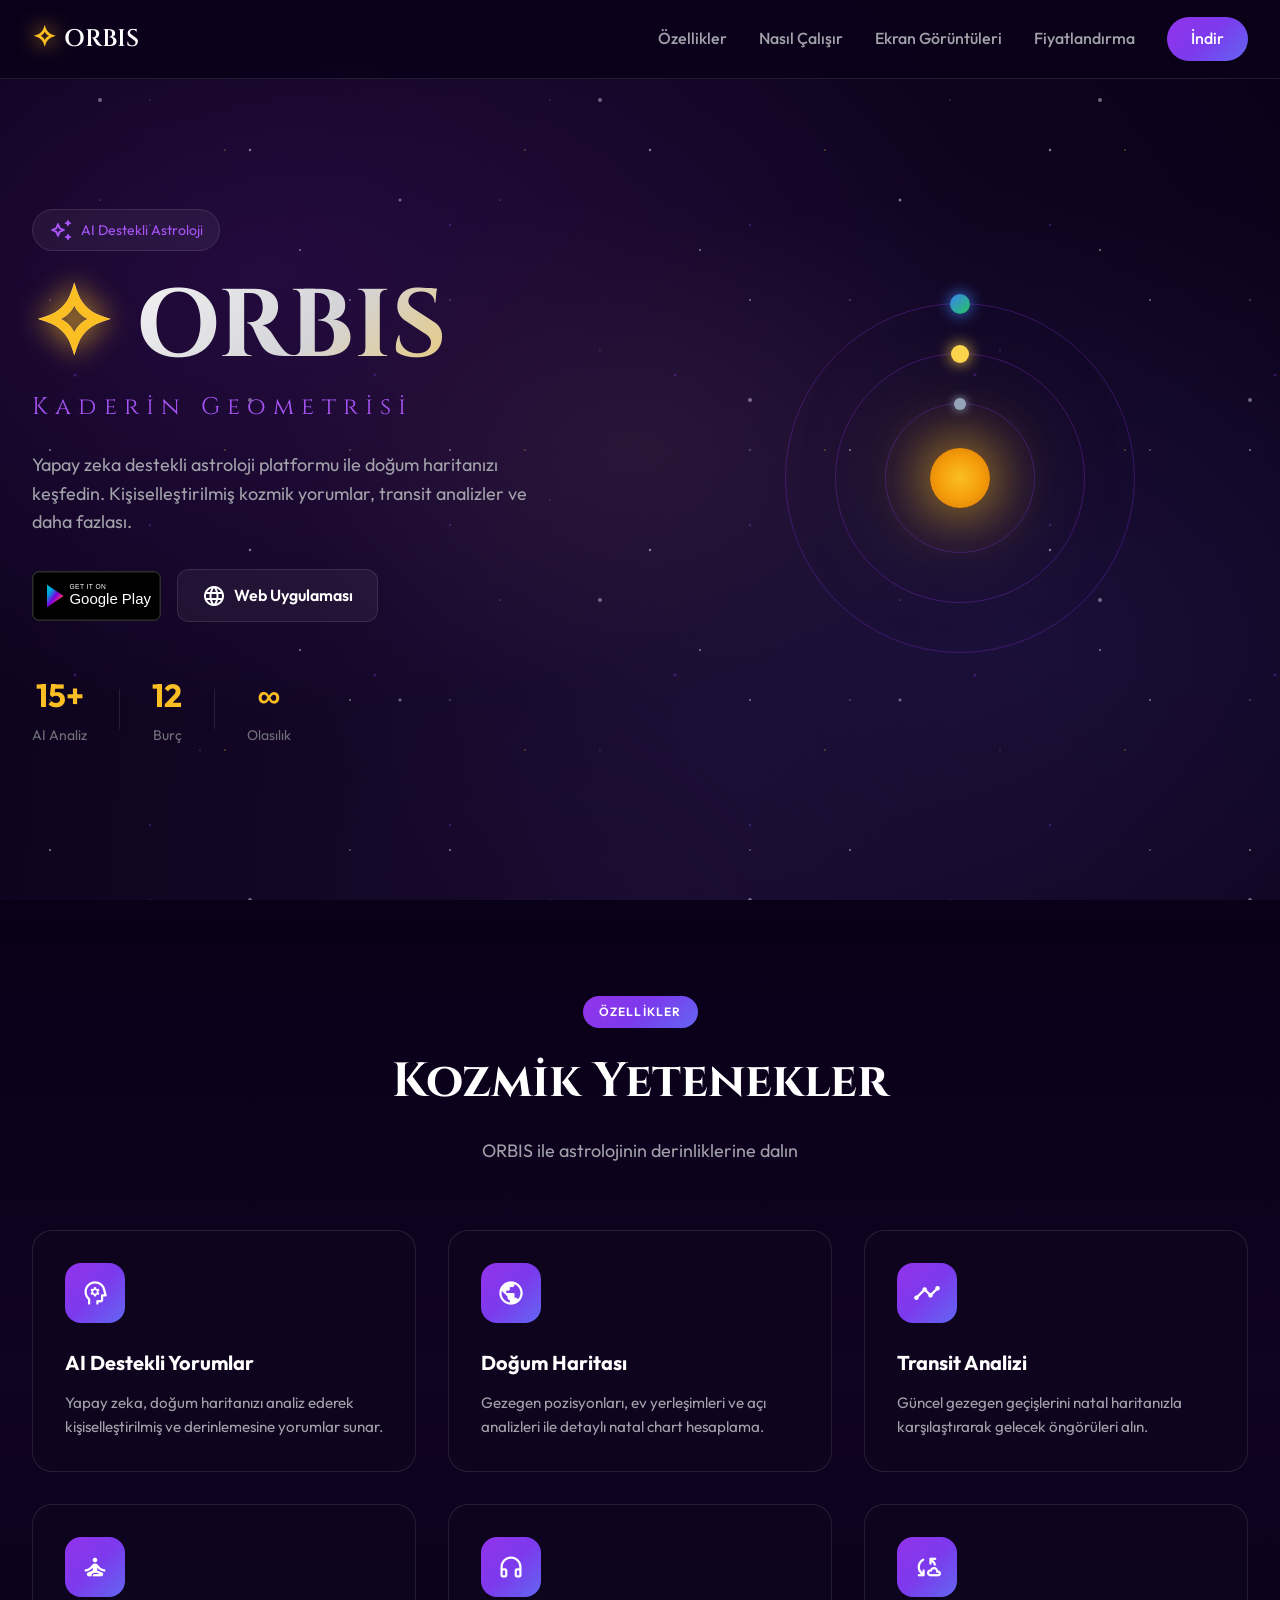
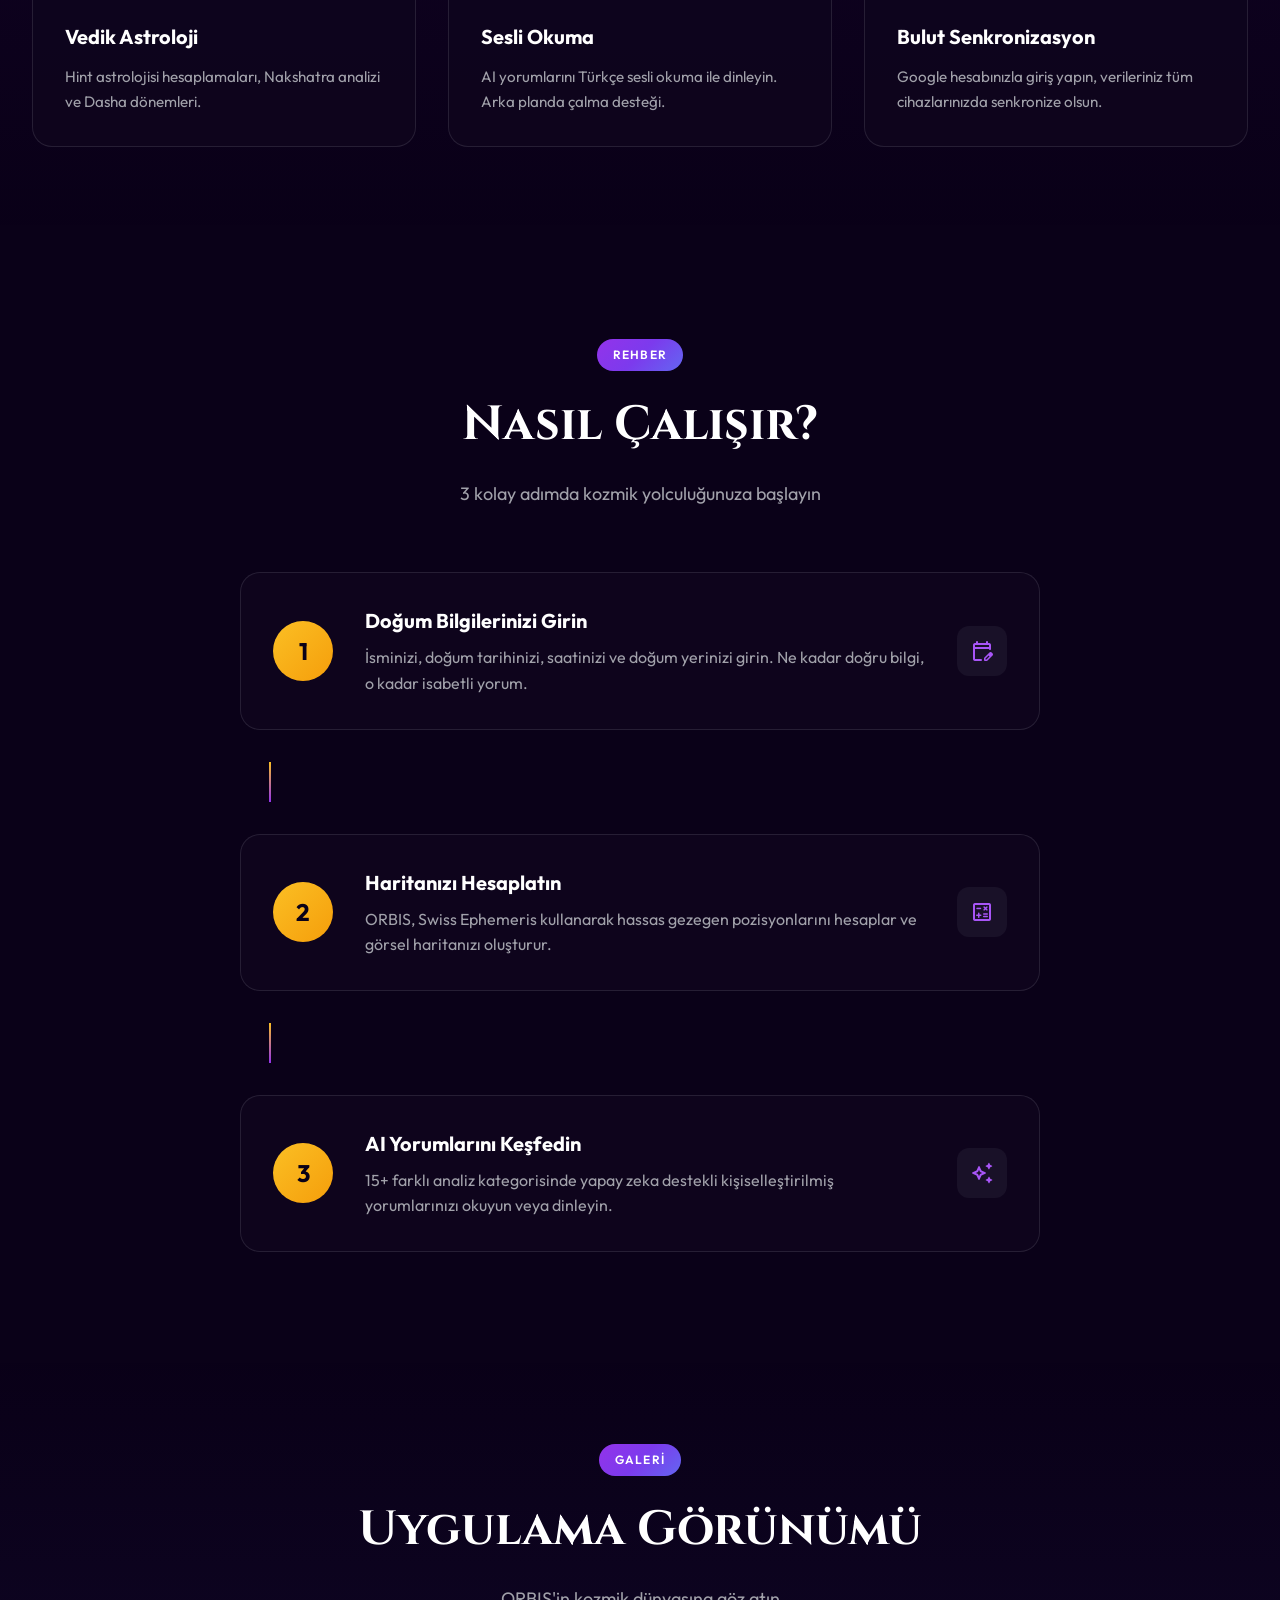
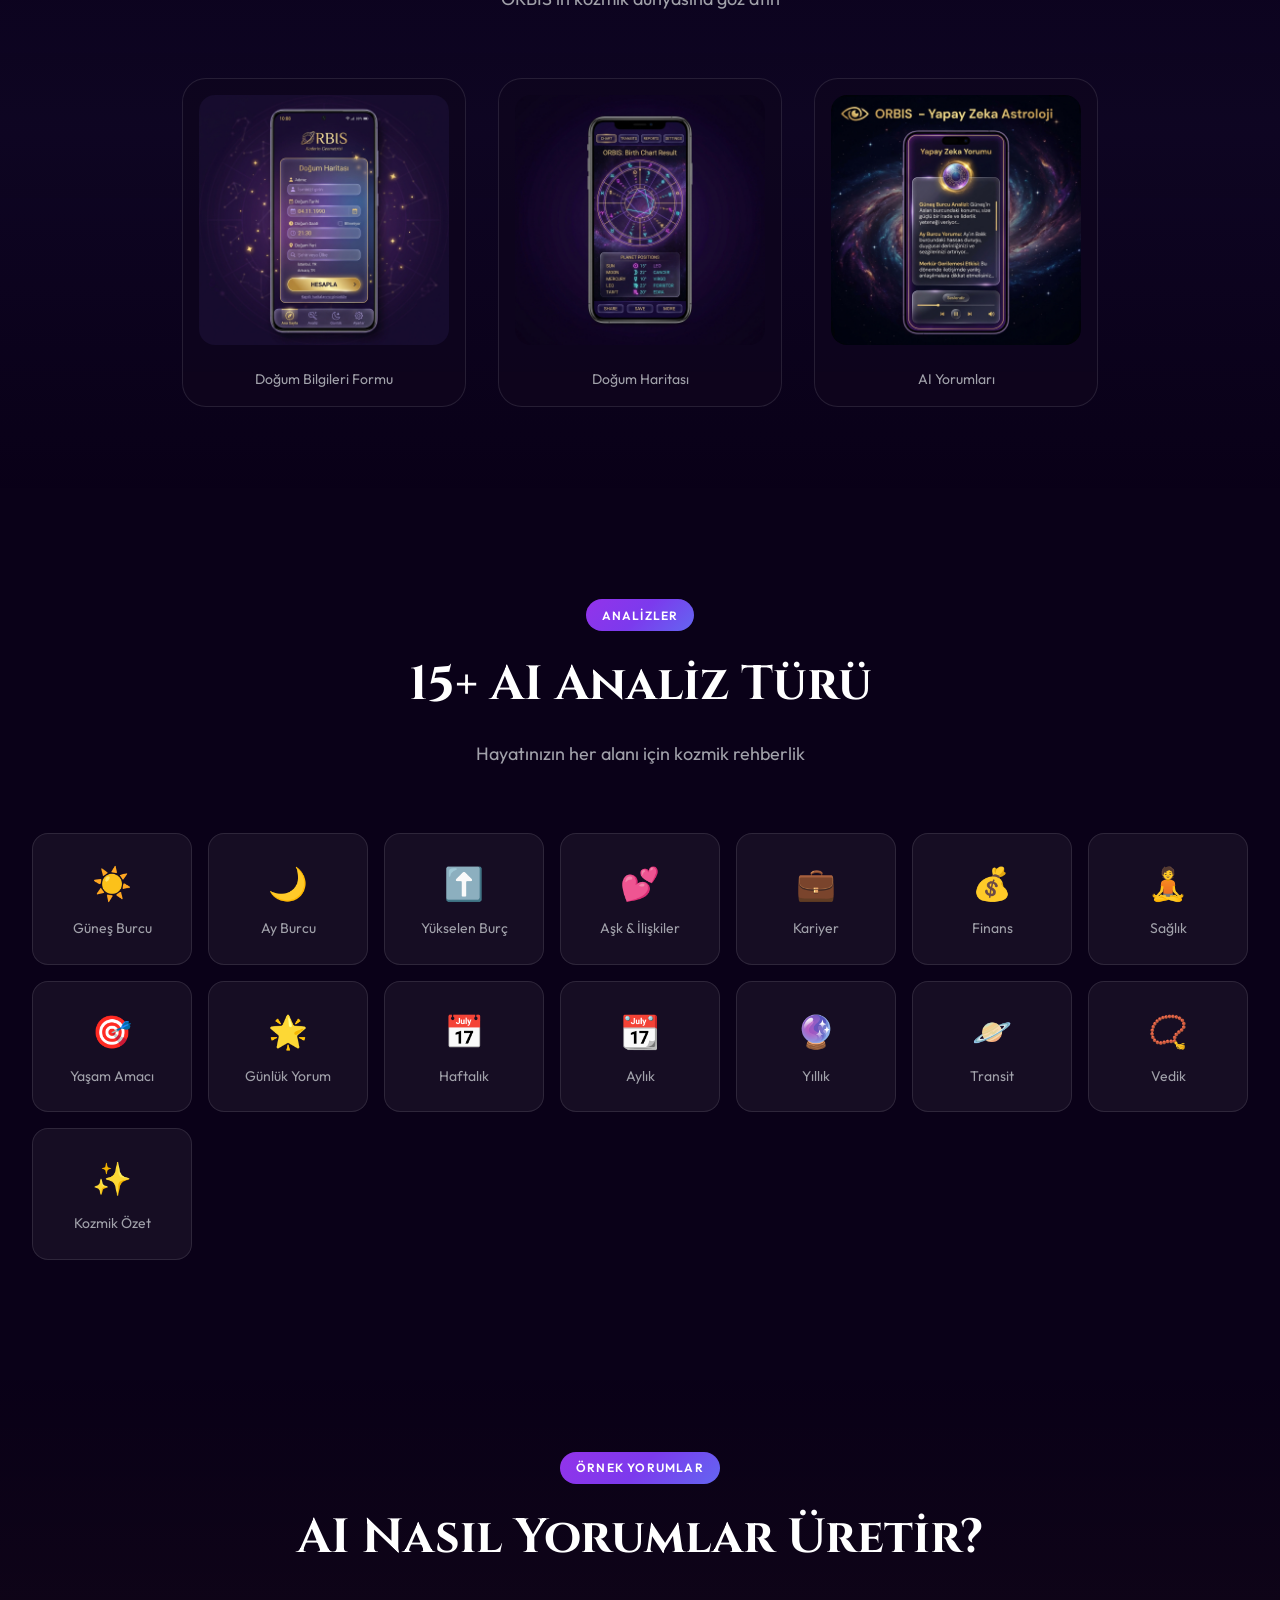
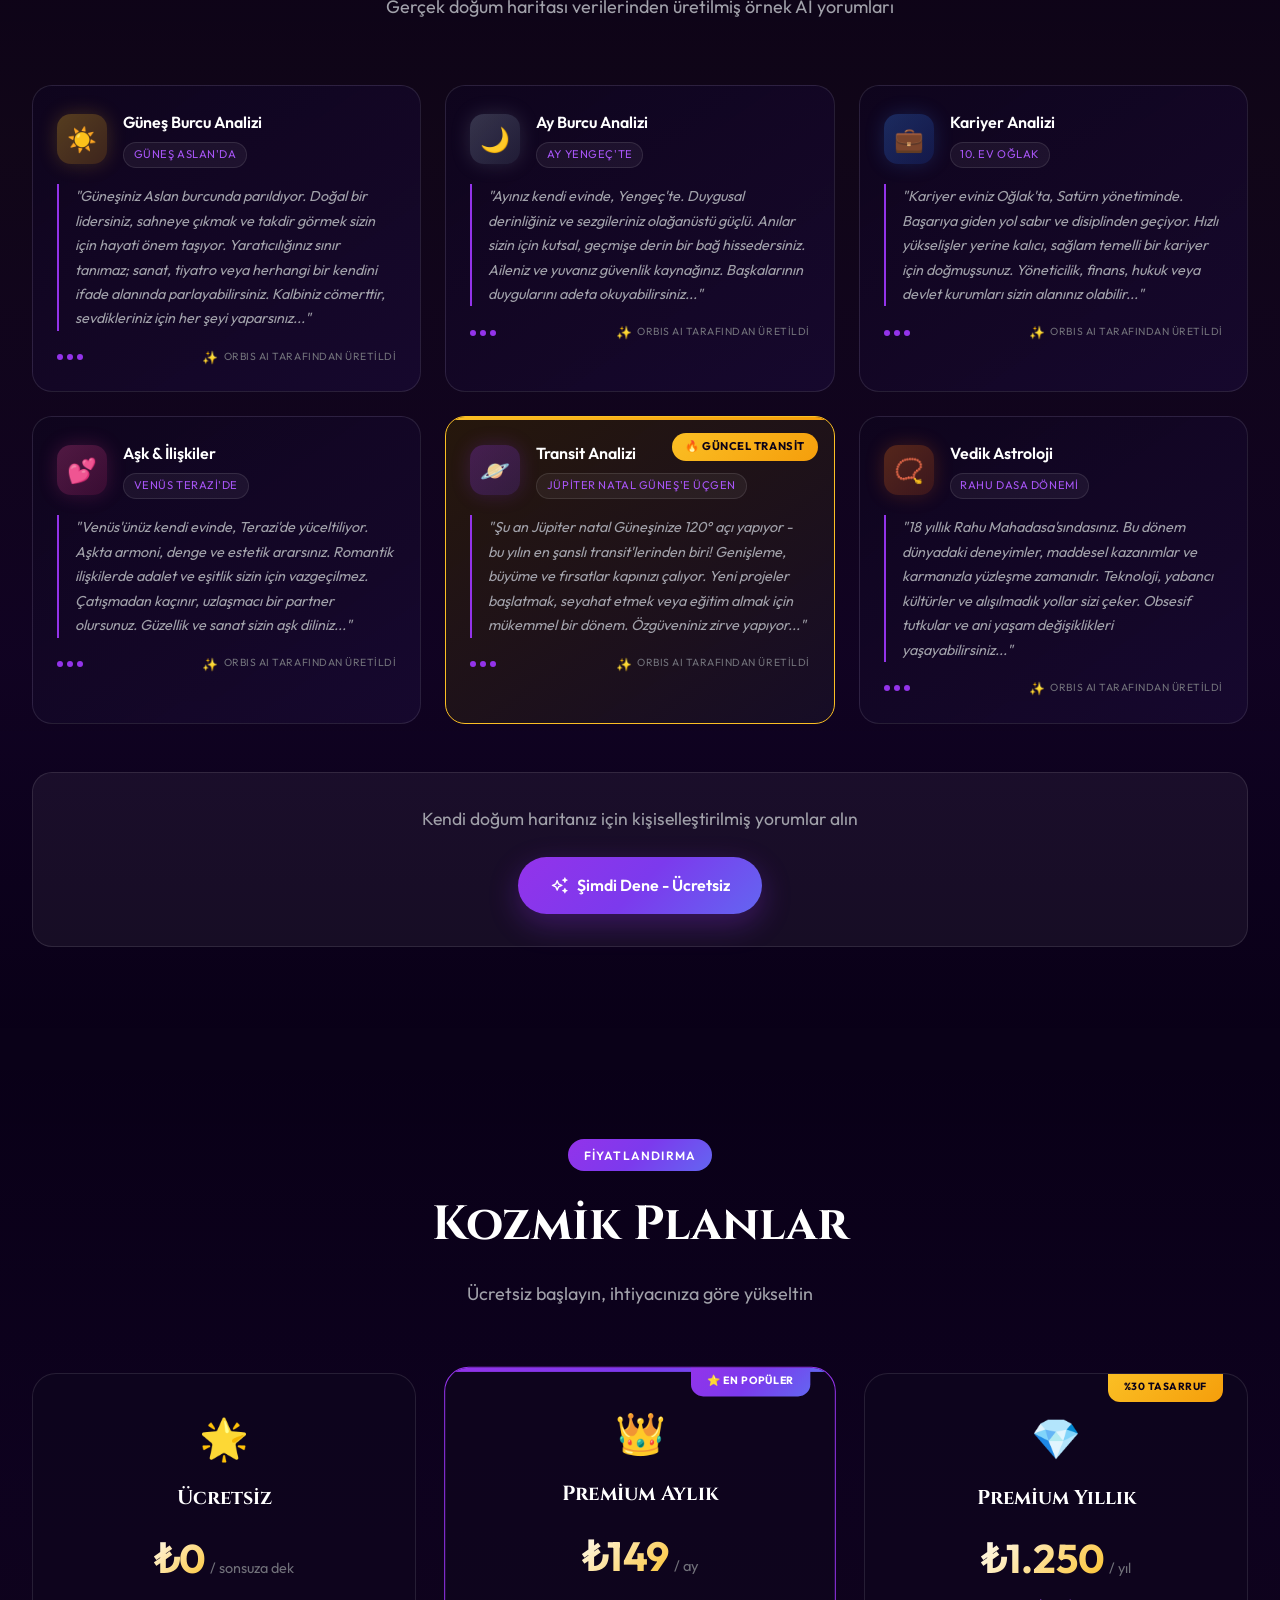
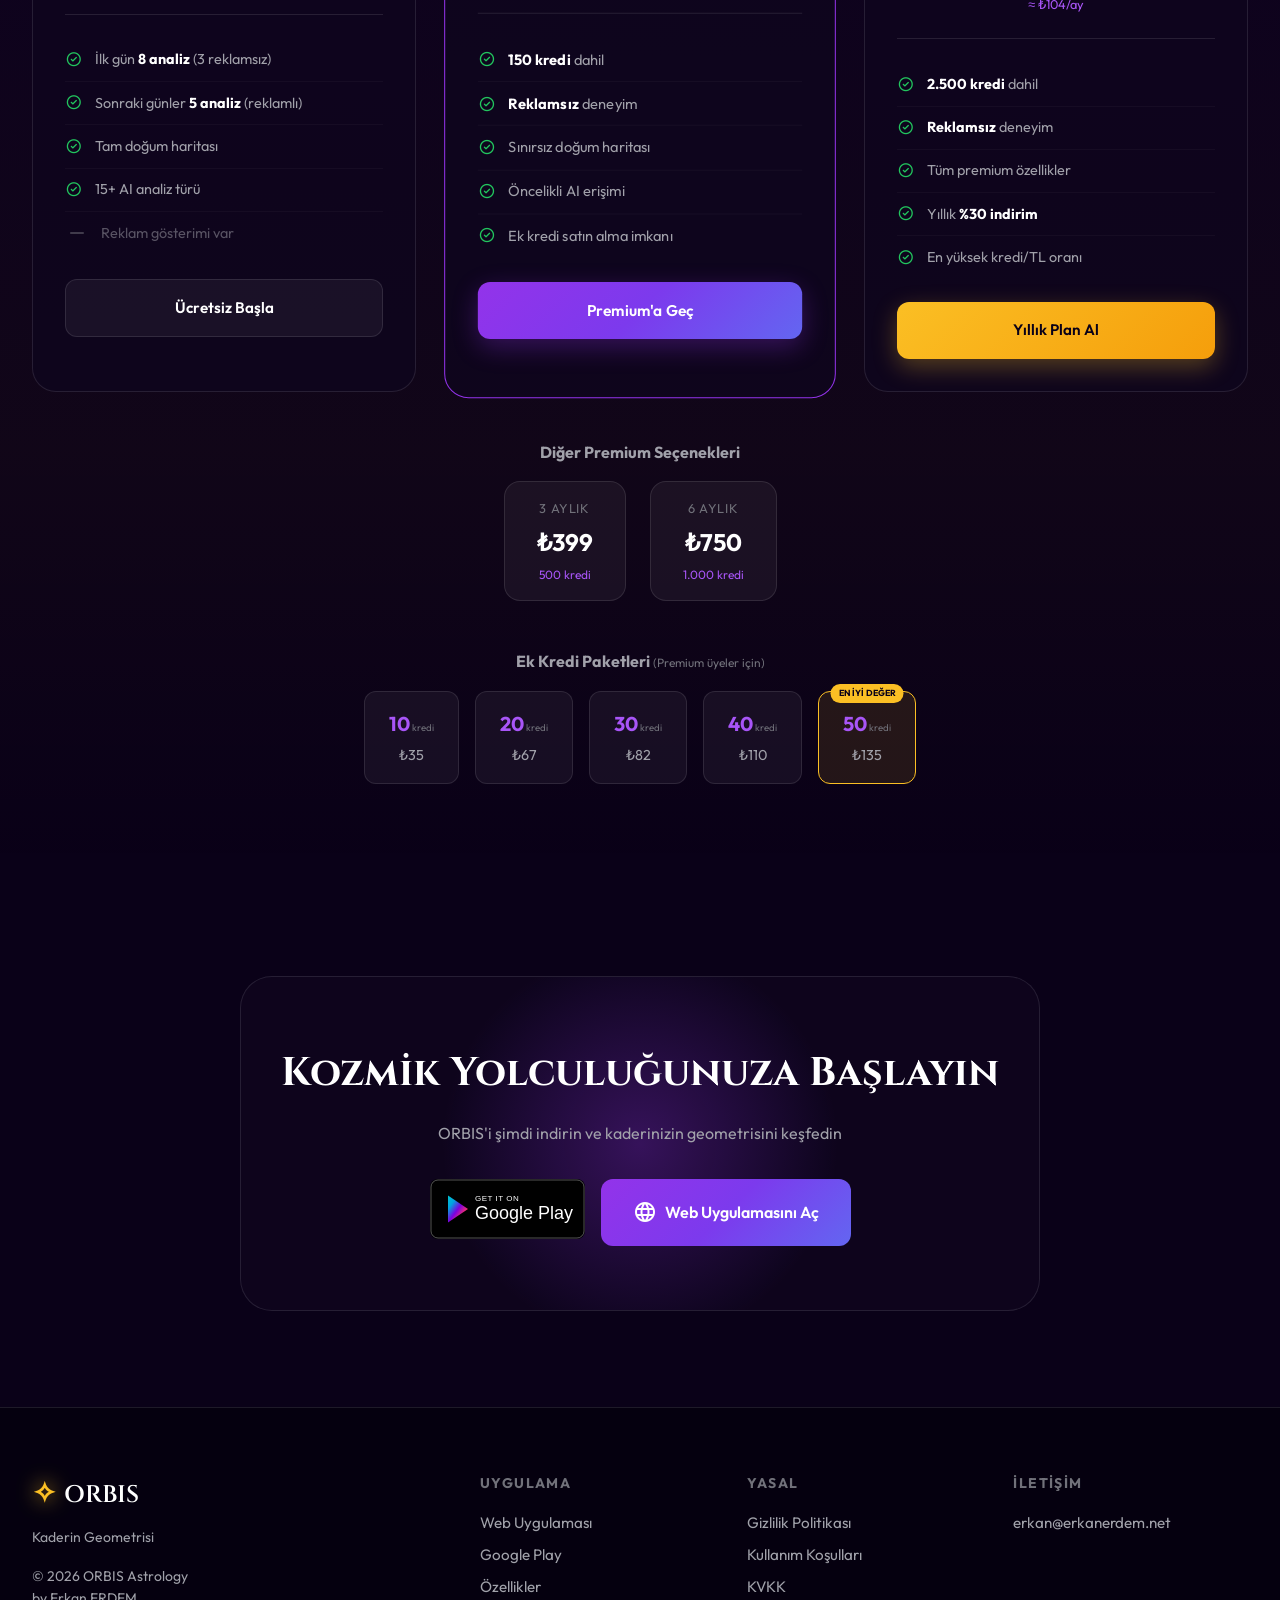
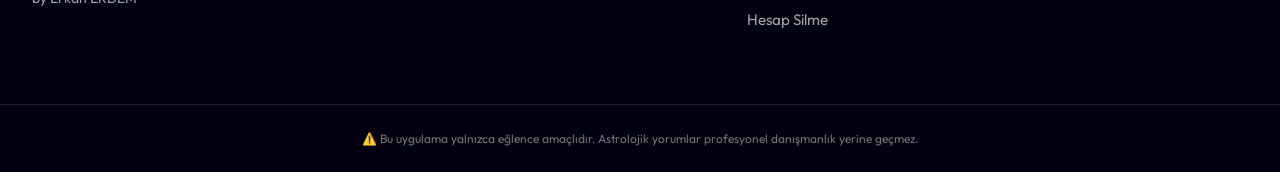
==== index.html @ 52c4cd94 "feat: Add account deletion landing page for Google Play Store compliance" ====
<!doctype html>
<html lang="tr">
  <head>
    <meta charset="UTF-8" />
    <meta name="viewport" content="width=device-width, initial-scale=1.0" />
    <meta
      name="description"
      content="ORBIS - Yapay zeka destekli astroloji uygulaması. Doğum haritanızı analiz edin, kişiselleştirilmiş kozmik yorumlar alın."
    />
    <meta
      name="keywords"
      content="astroloji, burç, doğum haritası, natal chart, yapay zeka, AI, horoskop, zodyak"
    />
    <meta name="author" content="ORBIS" />
    <meta name="theme-color" content="#1a0a2e" />

    <!-- Open Graph -->
    <meta property="og:title" content="ORBIS - Kaderin Geometrisi" />
    <meta
      property="og:description"
      content="Yapay zeka destekli astroloji uygulaması"
    />
    <meta
      property="og:image"
      content="https://orbisastro.online/images/og-image.png"
    />
    <meta property="og:url" content="https://orbisastro.online" />
    <meta property="og:type" content="website" />

    <!-- Twitter Card -->
    <meta name="twitter:card" content="summary_large_image" />
    <meta name="twitter:title" content="ORBIS - Kaderin Geometrisi" />
    <meta
      name="twitter:description"
      content="Yapay zeka destekli astroloji uygulaması"
    />

    <title>ORBIS - Kaderin Geometrisi | AI Destekli Astroloji</title>

    <!-- Favicon -->
    <link rel="icon" type="image/png" href="images/favicon.png" />

    <!-- Google Fonts -->
    <link rel="preconnect" href="https://fonts.googleapis.com" />
    <link rel="preconnect" href="https://fonts.gstatic.com" crossorigin />
    <link
      href="https://fonts.googleapis.com/css2?family=Cinzel:wght@400;500;600;700&family=Outfit:wght@300;400;500;600;700&display=swap"
      rel="stylesheet"
    />

    <!-- Material Symbols -->
    <link
      rel="stylesheet"
      href="https://fonts.googleapis.com/css2?family=Material+Symbols+Rounded:opsz,wght,FILL,GRAD@24,400,1,0"
    />

    <!-- Google AdSense -->
    <script
      async
      src="https://pagead2.googlesyndication.com/pagead/js/adsbygoogle.js?client=ca-pub-2444093901783574"
      crossorigin="anonymous"
    ></script>

    <link rel="stylesheet" href="styles.css" />
  </head>
  <body>
    <!-- Animated Background -->
    <div class="cosmic-bg">
      <div class="stars"></div>
      <div class="stars2"></div>
      <div class="stars3"></div>
      <div class="nebula"></div>
    </div>

    <!-- Navigation -->
    <nav class="navbar">
      <div class="nav-container">
        <a href="#" class="nav-logo">
          <span class="logo-icon">✧</span>
          <span class="logo-text">ORBIS</span>
        </a>
        <div class="nav-links">
          <a href="#features">Özellikler</a>
          <a href="#how-it-works">Nasıl Çalışır</a>
          <a href="#screenshots">Ekran Görüntüleri</a>
          <a href="#pricing">Fiyatlandırma</a>
          <a href="#download" class="nav-cta">İndir</a>
        </div>
        <button class="mobile-menu-btn" onclick="toggleMobileMenu()">
          <span class="material-symbols-rounded">menu</span>
        </button>
      </div>
    </nav>

    <!-- Mobile Menu -->
    <div class="mobile-menu" id="mobileMenu">
      <a href="#features" onclick="closeMobileMenu()">Özellikler</a>
      <a href="#how-it-works" onclick="closeMobileMenu()">Nasıl Çalışır</a>
      <a href="#screenshots" onclick="closeMobileMenu()">Ekran Görüntüleri</a>
      <a href="#pricing" onclick="closeMobileMenu()">Fiyatlandırma</a>
      <a href="#download" onclick="closeMobileMenu()">İndir</a>
    </div>

    <!-- Hero Section -->
    <section class="hero">
      <div class="hero-content">
        <div class="hero-badge">
          <span class="material-symbols-rounded">auto_awesome</span>
          AI Destekli Astroloji
        </div>
        <h1 class="hero-title">
          <span class="title-icon">✧</span>
          ORBIS
        </h1>
        <p class="hero-subtitle">Kaderin Geometrisi</p>
        <p class="hero-description">
          Yapay zeka destekli astroloji platformu ile doğum haritanızı keşfedin.
          Kişiselleştirilmiş kozmik yorumlar, transit analizler ve daha fazlası.
        </p>
        <div class="hero-buttons">
          <a
            href="https://play.google.com/store/apps/details?id=com.orbis.astrology"
            class="btn-primary"
            target="_blank"
          >
            <img
              src="images/google-play-badge.svg"
              alt="Google Play'den İndir"
              class="store-badge"
            />
          </a>
          <a
            href="https://ast-kappa.vercel.app"
            class="btn-secondary"
            target="_blank"
          >
            <span class="material-symbols-rounded">language</span>
            Web Uygulaması
          </a>
        </div>
        <div class="hero-stats">
          <div class="stat">
            <span class="stat-number">15+</span>
            <span class="stat-label">AI Analiz</span>
          </div>
          <div class="stat-divider"></div>
          <div class="stat">
            <span class="stat-number">12</span>
            <span class="stat-label">Burç</span>
          </div>
          <div class="stat-divider"></div>
          <div class="stat">
            <span class="stat-number">∞</span>
            <span class="stat-label">Olasılık</span>
          </div>
        </div>
      </div>
      <div class="hero-visual">
        <div class="orbit-container">
          <div class="planet sun"></div>
          <div class="orbit orbit-1">
            <div class="planet mercury"></div>
          </div>
          <div class="orbit orbit-2">
            <div class="planet venus"></div>
          </div>
          <div class="orbit orbit-3">
            <div class="planet earth"></div>
          </div>
        </div>
      </div>
    </section>

    <!-- Features Section -->
    <section class="features" id="features">
      <div class="section-container">
        <div class="section-header">
          <span class="section-badge">Özellikler</span>
          <h2 class="section-title">Kozmik Yetenekler</h2>
          <p class="section-subtitle">
            ORBIS ile astrolojinin derinliklerine dalın
          </p>
        </div>

        <div class="features-grid">
          <div class="feature-card">
            <div class="feature-icon">
              <span class="material-symbols-rounded">psychology</span>
            </div>
            <h3>AI Destekli Yorumlar</h3>
            <p>
              Yapay zeka, doğum haritanızı analiz ederek kişiselleştirilmiş ve
              derinlemesine yorumlar sunar.
            </p>
          </div>

          <div class="feature-card">
            <div class="feature-icon">
              <span class="material-symbols-rounded">public</span>
            </div>
            <h3>Doğum Haritası</h3>
            <p>
              Gezegen pozisyonları, ev yerleşimleri ve açı analizleri ile
              detaylı natal chart hesaplama.
            </p>
          </div>

          <div class="feature-card">
            <div class="feature-icon">
              <span class="material-symbols-rounded">timeline</span>
            </div>
            <h3>Transit Analizi</h3>
            <p>
              Güncel gezegen geçişlerini natal haritanızla karşılaştırarak
              gelecek öngörüleri alın.
            </p>
          </div>

          <div class="feature-card">
            <div class="feature-icon">
              <span class="material-symbols-rounded">self_improvement</span>
            </div>
            <h3>Vedik Astroloji</h3>
            <p>
              Hint astrolojisi hesaplamaları, Nakshatra analizi ve Dasha
              dönemleri.
            </p>
          </div>

          <div class="feature-card">
            <div class="feature-icon">
              <span class="material-symbols-rounded">headphones</span>
            </div>
            <h3>Sesli Okuma</h3>
            <p>
              AI yorumlarını Türkçe sesli okuma ile dinleyin. Arka planda çalma
              desteği.
            </p>
          </div>

          <div class="feature-card">
            <div class="feature-icon">
              <span class="material-symbols-rounded">cloud_sync</span>
            </div>
            <h3>Bulut Senkronizasyon</h3>
            <p>
              Google hesabınızla giriş yapın, verileriniz tüm cihazlarınızda
              senkronize olsun.
            </p>
          </div>
        </div>
      </div>
    </section>

    <!-- How It Works Section -->
    <section class="how-it-works" id="how-it-works">
      <div class="section-container">
        <div class="section-header">
          <span class="section-badge">Rehber</span>
          <h2 class="section-title">Nasıl Çalışır?</h2>
          <p class="section-subtitle">
            3 kolay adımda kozmik yolculuğunuza başlayın
          </p>
        </div>

        <div class="steps-container">
          <div class="step">
            <div class="step-number">1</div>
            <div class="step-content">
              <h3>Doğum Bilgilerinizi Girin</h3>
              <p>
                İsminizi, doğum tarihinizi, saatinizi ve doğum yerinizi girin.
                Ne kadar doğru bilgi, o kadar isabetli yorum.
              </p>
            </div>
            <div class="step-icon">
              <span class="material-symbols-rounded">edit_calendar</span>
            </div>
          </div>

          <div class="step-connector"></div>

          <div class="step">
            <div class="step-number">2</div>
            <div class="step-content">
              <h3>Haritanızı Hesaplatın</h3>
              <p>
                ORBIS, Swiss Ephemeris kullanarak hassas gezegen pozisyonlarını
                hesaplar ve görsel haritanızı oluşturur.
              </p>
            </div>
            <div class="step-icon">
              <span class="material-symbols-rounded">calculate</span>
            </div>
          </div>

          <div class="step-connector"></div>

          <div class="step">
            <div class="step-number">3</div>
            <div class="step-content">
              <h3>AI Yorumlarını Keşfedin</h3>
              <p>
                15+ farklı analiz kategorisinde yapay zeka destekli
                kişiselleştirilmiş yorumlarınızı okuyun veya dinleyin.
              </p>
            </div>
            <div class="step-icon">
              <span class="material-symbols-rounded">auto_awesome</span>
            </div>
          </div>
        </div>
      </div>
    </section>

    <!-- Screenshots Section -->
    <section class="screenshots" id="screenshots">
      <div class="section-container">
        <div class="section-header">
          <span class="section-badge">Galeri</span>
          <h2 class="section-title">Uygulama Görünümü</h2>
          <p class="section-subtitle">ORBIS'in kozmik dünyasına göz atın</p>
        </div>

        <div class="screenshots-carousel">
          <div class="screenshot-card">
            <img src="images/screenshot-1.png" alt="ORBIS Ana Sayfa" />
            <div class="screenshot-caption">Doğum Bilgileri Formu</div>
          </div>
          <div class="screenshot-card">
            <img src="images/screenshot-2.png" alt="Doğum Haritası" />
            <div class="screenshot-caption">Doğum Haritası</div>
          </div>
          <div class="screenshot-card">
            <img src="images/screenshot-3.png" alt="AI Yorumları" />
            <div class="screenshot-caption">AI Yorumları</div>
          </div>
        </div>
      </div>
    </section>

    <!-- Analysis Types Section -->
    <section class="analysis-types">
      <div class="section-container">
        <div class="section-header">
          <span class="section-badge">Analizler</span>
          <h2 class="section-title">15+ AI Analiz Türü</h2>
          <p class="section-subtitle">
            Hayatınızın her alanı için kozmik rehberlik
          </p>
        </div>

        <div class="analysis-grid">
          <div class="analysis-item">
            <span class="analysis-icon">☀️</span>
            <span>Güneş Burcu</span>
          </div>
          <div class="analysis-item">
            <span class="analysis-icon">🌙</span>
            <span>Ay Burcu</span>
          </div>
          <div class="analysis-item">
            <span class="analysis-icon">⬆️</span>
            <span>Yükselen Burç</span>
          </div>
          <div class="analysis-item">
            <span class="analysis-icon">💕</span>
            <span>Aşk & İlişkiler</span>
          </div>
          <div class="analysis-item">
            <span class="analysis-icon">💼</span>
            <span>Kariyer</span>
          </div>
          <div class="analysis-item">
            <span class="analysis-icon">💰</span>
            <span>Finans</span>
          </div>
          <div class="analysis-item">
            <span class="analysis-icon">🧘</span>
            <span>Sağlık</span>
          </div>
          <div class="analysis-item">
            <span class="analysis-icon">🎯</span>
            <span>Yaşam Amacı</span>
          </div>
          <div class="analysis-item">
            <span class="analysis-icon">🌟</span>
            <span>Günlük Yorum</span>
          </div>
          <div class="analysis-item">
            <span class="analysis-icon">📅</span>
            <span>Haftalık</span>
          </div>
          <div class="analysis-item">
            <span class="analysis-icon">📆</span>
            <span>Aylık</span>
          </div>
          <div class="analysis-item">
            <span class="analysis-icon">🔮</span>
            <span>Yıllık</span>
          </div>
          <div class="analysis-item">
            <span class="analysis-icon">🪐</span>
            <span>Transit</span>
          </div>
          <div class="analysis-item">
            <span class="analysis-icon">📿</span>
            <span>Vedik</span>
          </div>
          <div class="analysis-item">
            <span class="analysis-icon">✨</span>
            <span>Kozmik Özet</span>
          </div>
        </div>
      </div>
    </section>

    <!-- Sample Interpretations Section -->
    <section class="sample-interpretations">
      <div class="section-container">
        <div class="section-header">
          <span class="section-badge">Örnek Yorumlar</span>
          <h2 class="section-title">AI Nasıl Yorumlar Üretir?</h2>
          <p class="section-subtitle">
            Gerçek doğum haritası verilerinden üretilmiş örnek AI yorumları
          </p>
        </div>

        <div class="interpretations-grid">
          <!-- Güneş Burcu Örneği -->
          <div class="interpretation-card">
            <div class="interpretation-header">
              <div class="interpretation-icon sun-icon">☀️</div>
              <div class="interpretation-meta">
                <h3>Güneş Burcu Analizi</h3>
                <span class="interpretation-tag">Güneş Aslan'da</span>
              </div>
            </div>
            <div class="interpretation-content">
              <p>
                "Güneşiniz Aslan burcunda parıldıyor. Doğal bir lidersiniz,
                sahneye çıkmak ve takdir görmek sizin için hayati önem taşıyor.
                Yaratıcılığınız sınır tanımaz; sanat, tiyatro veya herhangi bir
                kendini ifade alanında parlayabilirsiniz. Kalbiniz cömerttir,
                sevdikleriniz için her şeyi yaparsınız..."
              </p>
            </div>
            <div class="interpretation-footer">
              <span class="typing-indicator">
                <span></span><span></span><span></span>
              </span>
              <span class="ai-badge">ORBIS AI tarafından üretildi</span>
            </div>
          </div>

          <!-- Ay Burcu Örneği -->
          <div class="interpretation-card">
            <div class="interpretation-header">
              <div class="interpretation-icon moon-icon">🌙</div>
              <div class="interpretation-meta">
                <h3>Ay Burcu Analizi</h3>
                <span class="interpretation-tag">Ay Yengeç'te</span>
              </div>
            </div>
            <div class="interpretation-content">
              <p>
                "Ayınız kendi evinde, Yengeç'te. Duygusal derinliğiniz ve
                sezgileriniz olağanüstü güçlü. Anılar sizin için kutsal, geçmişe
                derin bir bağ hissedersiniz. Aileniz ve yuvanız güvenlik
                kaynağınız. Başkalarının duygularını adeta okuyabilirsiniz..."
              </p>
            </div>
            <div class="interpretation-footer">
              <span class="typing-indicator">
                <span></span><span></span><span></span>
              </span>
              <span class="ai-badge">ORBIS AI tarafından üretildi</span>
            </div>
          </div>

          <!-- Kariyer Örneği -->
          <div class="interpretation-card">
            <div class="interpretation-header">
              <div class="interpretation-icon career-icon">💼</div>
              <div class="interpretation-meta">
                <h3>Kariyer Analizi</h3>
                <span class="interpretation-tag">10. Ev Oğlak</span>
              </div>
            </div>
            <div class="interpretation-content">
              <p>
                "Kariyer eviniz Oğlak'ta, Satürn yönetiminde. Başarıya giden yol
                sabır ve disiplinden geçiyor. Hızlı yükselişler yerine kalıcı,
                sağlam temelli bir kariyer için doğmuşsunuz. Yöneticilik,
                finans, hukuk veya devlet kurumları sizin alanınız olabilir..."
              </p>
            </div>
            <div class="interpretation-footer">
              <span class="typing-indicator">
                <span></span><span></span><span></span>
              </span>
              <span class="ai-badge">ORBIS AI tarafından üretildi</span>
            </div>
          </div>

          <!-- Aşk Örneği -->
          <div class="interpretation-card">
            <div class="interpretation-header">
              <div class="interpretation-icon love-icon">💕</div>
              <div class="interpretation-meta">
                <h3>Aşk & İlişkiler</h3>
                <span class="interpretation-tag">Venüs Terazi'de</span>
              </div>
            </div>
            <div class="interpretation-content">
              <p>
                "Venüs'ünüz kendi evinde, Terazi'de yüceltiliyor. Aşkta armoni,
                denge ve estetik ararsınız. Romantik ilişkilerde adalet ve
                eşitlik sizin için vazgeçilmez. Çatışmadan kaçınır, uzlaşmacı
                bir partner olursunuz. Güzellik ve sanat sizin aşk diliniz..."
              </p>
            </div>
            <div class="interpretation-footer">
              <span class="typing-indicator">
                <span></span><span></span><span></span>
              </span>
              <span class="ai-badge">ORBIS AI tarafından üretildi</span>
            </div>
          </div>

          <!-- Transit Örneği -->
          <div class="interpretation-card featured">
            <div class="featured-badge">🔥 GÜNCEL TRANSİT</div>
            <div class="interpretation-header">
              <div class="interpretation-icon transit-icon">🪐</div>
              <div class="interpretation-meta">
                <h3>Transit Analizi</h3>
                <span class="interpretation-tag"
                  >Jüpiter natal Güneş'e üçgen</span
                >
              </div>
            </div>
            <div class="interpretation-content">
              <p>
                "Şu an Jüpiter natal Güneşinize 120° açı yapıyor - bu yılın en
                şanslı transit'lerinden biri! Genişleme, büyüme ve fırsatlar
                kapınızı çalıyor. Yeni projeler başlatmak, seyahat etmek veya
                eğitim almak için mükemmel bir dönem. Özgüveniniz zirve
                yapıyor..."
              </p>
            </div>
            <div class="interpretation-footer">
              <span class="typing-indicator">
                <span></span><span></span><span></span>
              </span>
              <span class="ai-badge">ORBIS AI tarafından üretildi</span>
            </div>
          </div>

          <!-- Vedik Örneği -->
          <div class="interpretation-card">
            <div class="interpretation-header">
              <div class="interpretation-icon vedic-icon">📿</div>
              <div class="interpretation-meta">
                <h3>Vedik Astroloji</h3>
                <span class="interpretation-tag">Rahu Dasa Dönemi</span>
              </div>
            </div>
            <div class="interpretation-content">
              <p>
                "18 yıllık Rahu Mahadasa'sındasınız. Bu dönem dünyadaki
                deneyimler, maddesel kazanımlar ve karmanızla yüzleşme
                zamanıdır. Teknoloji, yabancı kültürler ve alışılmadık yollar
                sizi çeker. Obsesif tutkular ve ani yaşam değişiklikleri
                yaşayabilirsiniz..."
              </p>
            </div>
            <div class="interpretation-footer">
              <span class="typing-indicator">
                <span></span><span></span><span></span>
              </span>
              <span class="ai-badge">ORBIS AI tarafından üretildi</span>
            </div>
          </div>
        </div>

        <div class="interpretations-cta">
          <p>Kendi doğum haritanız için kişiselleştirilmiş yorumlar alın</p>
          <a href="https://ast-kappa.vercel.app/dashboard" class="btn-try-now">
            <span class="material-symbols-rounded">auto_awesome</span>
            Şimdi Dene - Ücretsiz
          </a>
        </div>
      </div>
    </section>

    <!-- Pricing Section -->
    <section class="pricing-section" id="pricing">
      <div class="section-container">
        <div class="section-header">
          <span class="section-badge">Fiyatlandırma</span>
          <h2 class="section-title">Kozmik Planlar</h2>
          <p class="section-subtitle">
            Ücretsiz başlayın, ihtiyacınıza göre yükseltin
          </p>
        </div>

        <div class="pricing-grid">
          <!-- Ücretsiz Plan -->
          <div class="pricing-card free">
            <div class="pricing-header">
              <span class="pricing-icon">🌟</span>
              <h3>Ücretsiz</h3>
              <div class="pricing-price">
                <span class="price-amount">₺0</span>
                <span class="price-period">/ sonsuza dek</span>
              </div>
            </div>
            <div class="pricing-features">
              <div class="feature-item">
                <span class="material-symbols-rounded check">check_circle</span>
                <span>İlk gün <strong>8 analiz</strong> (3 reklamsız)</span>
              </div>
              <div class="feature-item">
                <span class="material-symbols-rounded check">check_circle</span>
                <span>Sonraki günler <strong>5 analiz</strong> (reklamlı)</span>
              </div>
              <div class="feature-item">
                <span class="material-symbols-rounded check">check_circle</span>
                <span>Tam doğum haritası</span>
              </div>
              <div class="feature-item">
                <span class="material-symbols-rounded check">check_circle</span>
                <span>15+ AI analiz türü</span>
              </div>
              <div class="feature-item muted">
                <span class="material-symbols-rounded">remove</span>
                <span>Reklam gösterimi var</span>
              </div>
            </div>
            <a href="https://ast-kappa.vercel.app" class="pricing-btn free-btn">
              Ücretsiz Başla
            </a>
          </div>

          <!-- Premium Aylık -->
          <div class="pricing-card premium popular">
            <div class="popular-badge">⭐ EN POPÜLER</div>
            <div class="pricing-header">
              <span class="pricing-icon">👑</span>
              <h3>Premium Aylık</h3>
              <div class="pricing-price">
                <span class="price-amount">₺149</span>
                <span class="price-period">/ ay</span>
              </div>
            </div>
            <div class="pricing-features">
              <div class="feature-item">
                <span class="material-symbols-rounded check">check_circle</span>
                <span><strong>150 kredi</strong> dahil</span>
              </div>
              <div class="feature-item">
                <span class="material-symbols-rounded check">check_circle</span>
                <span><strong>Reklamsız</strong> deneyim</span>
              </div>
              <div class="feature-item">
                <span class="material-symbols-rounded check">check_circle</span>
                <span>Sınırsız doğum haritası</span>
              </div>
              <div class="feature-item">
                <span class="material-symbols-rounded check">check_circle</span>
                <span>Öncelikli AI erişimi</span>
              </div>
              <div class="feature-item">
                <span class="material-symbols-rounded check">check_circle</span>
                <span>Ek kredi satın alma imkanı</span>
              </div>
            </div>
            <a
              href="https://ast-kappa.vercel.app"
              class="pricing-btn premium-btn"
            >
              Premium'a Geç
            </a>
          </div>

          <!-- Premium Yıllık -->
          <div class="pricing-card yearly">
            <div class="save-badge">%30 TASARRUF</div>
            <div class="pricing-header">
              <span class="pricing-icon">💎</span>
              <h3>Premium Yıllık</h3>
              <div class="pricing-price">
                <span class="price-amount">₺1.250</span>
                <span class="price-period">/ yıl</span>
              </div>
              <div class="price-monthly">≈ ₺104/ay</div>
            </div>
            <div class="pricing-features">
              <div class="feature-item">
                <span class="material-symbols-rounded check">check_circle</span>
                <span><strong>2.500 kredi</strong> dahil</span>
              </div>
              <div class="feature-item">
                <span class="material-symbols-rounded check">check_circle</span>
                <span><strong>Reklamsız</strong> deneyim</span>
              </div>
              <div class="feature-item">
                <span class="material-symbols-rounded check">check_circle</span>
                <span>Tüm premium özellikler</span>
              </div>
              <div class="feature-item">
                <span class="material-symbols-rounded check">check_circle</span>
                <span>Yıllık <strong>%30 indirim</strong></span>
              </div>
              <div class="feature-item">
                <span class="material-symbols-rounded check">check_circle</span>
                <span>En yüksek kredi/TL oranı</span>
              </div>
            </div>
            <a
              href="https://ast-kappa.vercel.app"
              class="pricing-btn yearly-btn"
            >
              Yıllık Plan Al
            </a>
          </div>
        </div>

        <!-- Diğer Paketler -->
        <div class="other-packages">
          <h4>Diğer Premium Seçenekleri</h4>
          <div class="packages-row">
            <div class="mini-package">
              <span class="package-name">3 Aylık</span>
              <span class="package-price">₺399</span>
              <span class="package-credits">500 kredi</span>
            </div>
            <div class="mini-package">
              <span class="package-name">6 Aylık</span>
              <span class="package-price">₺750</span>
              <span class="package-credits">1.000 kredi</span>
            </div>
          </div>
        </div>

        <!-- Kredi Paketleri -->
        <div class="credit-packages">
          <h4>
            Ek Kredi Paketleri
            <span class="credit-note">(Premium üyeler için)</span>
          </h4>
          <div class="credits-row">
            <div class="credit-item">
              <span class="credit-amount">10</span>
              <span class="credit-price">₺35</span>
            </div>
            <div class="credit-item">
              <span class="credit-amount">20</span>
              <span class="credit-price">₺67</span>
            </div>
            <div class="credit-item">
              <span class="credit-amount">30</span>
              <span class="credit-price">₺82</span>
            </div>
            <div class="credit-item">
              <span class="credit-amount">40</span>
              <span class="credit-price">₺110</span>
            </div>
            <div class="credit-item popular-credit">
              <span class="credit-amount">50</span>
              <span class="credit-price">₺135</span>
              <span class="best-value">En İyi Değer</span>
            </div>
          </div>
        </div>
      </div>
    </section>

    <!-- CTA Section -->
    <section class="cta-section" id="download">
      <div class="cta-container">
        <div class="cta-glow"></div>
        <h2>Kozmik Yolculuğunuza Başlayın</h2>
        <p>ORBIS'i şimdi indirin ve kaderinizin geometrisini keşfedin</p>
        <div class="cta-buttons">
          <a
            href="https://play.google.com/store/apps/details?id=com.orbis.astrology"
            class="btn-download"
            target="_blank"
          >
            <img
              src="images/google-play-badge.svg"
              alt="Google Play"
              class="store-badge-lg"
            />
          </a>
          <a
            href="https://ast-kappa.vercel.app"
            class="btn-web"
            target="_blank"
          >
            <span class="material-symbols-rounded">language</span>
            Web Uygulamasını Aç
          </a>
        </div>
      </div>
    </section>

    <!-- Footer -->
    <footer class="footer">
      <div class="footer-container">
        <div class="footer-brand">
          <div class="footer-logo">
            <span class="logo-icon">✧</span>
            <span>ORBIS</span>
          </div>
          <p>Kaderin Geometrisi</p>
          <p class="footer-copyright">
            © 2026 ORBIS Astrology<br />by Erkan ERDEM
          </p>
        </div>

        <div class="footer-links">
          <div class="footer-column">
            <h4>Uygulama</h4>
            <a href="https://ast-kappa.vercel.app">Web Uygulaması</a>
            <a
              href="https://play.google.com/store/apps/details?id=com.orbis.astrology"
              >Google Play</a
            >
            <a href="#features">Özellikler</a>
          </div>

          <div class="footer-column">
            <h4>Yasal</h4>
            <a href="legal/privacy.html">Gizlilik Politikası</a>
            <a href="legal/terms.html">Kullanım Koşulları</a>
            <a href="legal/kvkk.html">KVKK</a>
            <a href="https://ast-kappa.vercel.app/account/delete"
              >Hesap Silme</a
            >
          </div>

          <div class="footer-column">
            <h4>İletişim</h4>
            <a href="mailto:erkan@erkanerdem.net">erkan@erkanerdem.net</a>
          </div>
        </div>
      </div>

      <div class="footer-bottom">
        <p>
          ⚠️ Bu uygulama yalnızca eğlence amaçlıdır. Astrolojik yorumlar
          profesyonel danışmanlık yerine geçmez.
        </p>
      </div>
    </footer>

    <script src="script.js"></script>
  </body>
</html>
---- styles.css ----
/* ═══════════════════════════════════════════════════════════════
   ORBIS LANDING PAGE - COSMIC THEME
   ═══════════════════════════════════════════════════════════════ */

/* CSS Variables */
:root {
  --primary: #9333ea;
  --primary-light: #a855f7;
  --primary-dark: #7c3aed;
  --gold: #fbbf24;
  --gold-light: #fcd34d;
  --bg-dark: #0a0118;
  --bg-card: rgba(15, 5, 30, 0.8);
  --text-primary: #ffffff;
  --text-secondary: #a1a1aa;
  --text-muted: #71717a;
  --gradient-primary: linear-gradient(
    135deg,
    #9333ea 0%,
    #7c3aed 50%,
    #6366f1 100%
  );
  --gradient-gold: linear-gradient(135deg, #fbbf24 0%, #f59e0b 100%);
  --glass: rgba(255, 255, 255, 0.05);
  --glass-border: rgba(255, 255, 255, 0.1);
}

/* Reset & Base */
*,
*::before,
*::after {
  margin: 0;
  padding: 0;
  box-sizing: border-box;
}

html {
  scroll-behavior: smooth;
}

body {
  font-family: "Outfit", sans-serif;
  background: var(--bg-dark);
  color: var(--text-primary);
  line-height: 1.6;
  overflow-x: hidden;
}

/* ═══════════════════════════════════════════════════════════════
   COSMIC BACKGROUND
   ═══════════════════════════════════════════════════════════════ */

.cosmic-bg {
  position: fixed;
  top: 0;
  left: 0;
  width: 100%;
  height: 100%;
  z-index: -1;
  background: radial-gradient(ellipse at bottom, #1a0a2e 0%, #0a0118 100%);
}

.stars,
.stars2,
.stars3 {
  position: absolute;
  width: 100%;
  height: 100%;
  background-repeat: repeat;
}

.stars {
  background: url("data:image/svg+xml,%3Csvg xmlns='http://www.w3.org/2000/svg' width='400' height='400' viewBox='0 0 400 400'%3E%3Ccircle fill='%23ffffff' cx='50' cy='50' r='1'/%3E%3Ccircle fill='%23ffffff' cx='150' cy='100' r='0.5'/%3E%3Ccircle fill='%23ffffff' cx='250' cy='150' r='1.2'/%3E%3Ccircle fill='%23ffffff' cx='350' cy='50' r='0.8'/%3E%3Ccircle fill='%23ffffff' cx='100' cy='200' r='0.6'/%3E%3Ccircle fill='%23ffffff' cx='300' cy='250' r='1'/%3E%3Ccircle fill='%23ffffff' cx='50' cy='300' r='0.7'/%3E%3Ccircle fill='%23ffffff' cx='200' cy='350' r='0.5'/%3E%3Ccircle fill='%23ffffff' cx='350' cy='300' r='0.9'/%3E%3C/svg%3E");
  animation: twinkle 8s ease-in-out infinite;
  opacity: 0.5;
}

.stars2 {
  background: url("data:image/svg+xml,%3Csvg xmlns='http://www.w3.org/2000/svg' width='300' height='300' viewBox='0 0 300 300'%3E%3Ccircle fill='%239333ea' cx='75' cy='75' r='1.5'/%3E%3Ccircle fill='%23fbbf24' cx='225' cy='150' r='1'/%3E%3Ccircle fill='%236366f1' cx='150' cy='225' r='1.2'/%3E%3C/svg%3E");
  animation: twinkle 12s ease-in-out infinite reverse;
  opacity: 0.3;
}

.stars3 {
  background: url("data:image/svg+xml,%3Csvg xmlns='http://www.w3.org/2000/svg' width='500' height='500' viewBox='0 0 500 500'%3E%3Ccircle fill='%23ffffff' cx='100' cy='100' r='2'/%3E%3Ccircle fill='%23ffffff' cx='400' cy='200' r='1.5'/%3E%3Ccircle fill='%23ffffff' cx='250' cy='400' r='2'/%3E%3C/svg%3E");
  animation: twinkle 15s ease-in-out infinite;
  opacity: 0.4;
}

.nebula {
  position: absolute;
  width: 100%;
  height: 100%;
  background: radial-gradient(
      ellipse at 20% 30%,
      rgba(147, 51, 234, 0.15) 0%,
      transparent 50%
    ),
    radial-gradient(
      ellipse at 80% 70%,
      rgba(99, 102, 241, 0.1) 0%,
      transparent 50%
    ),
    radial-gradient(
      ellipse at 50% 50%,
      rgba(251, 191, 36, 0.05) 0%,
      transparent 40%
    );
}

@keyframes twinkle {
  0%,
  100% {
    opacity: 0.3;
  }
  50% {
    opacity: 0.6;
  }
}

/* ═══════════════════════════════════════════════════════════════
   NAVIGATION
   ═══════════════════════════════════════════════════════════════ */

.navbar {
  position: fixed;
  top: 0;
  left: 0;
  right: 0;
  z-index: 1000;
  padding: 1rem 2rem;
  background: rgba(10, 1, 24, 0.8);
  backdrop-filter: blur(20px);
  border-bottom: 1px solid var(--glass-border);
}

.nav-container {
  max-width: 1400px;
  margin: 0 auto;
  display: flex;
  justify-content: space-between;
  align-items: center;
}

.nav-logo {
  display: flex;
  align-items: center;
  gap: 0.5rem;
  text-decoration: none;
  color: var(--text-primary);
  font-family: "Cinzel", serif;
  font-size: 1.5rem;
  font-weight: 600;
}

.logo-icon {
  font-size: 1.8rem;
  color: var(--gold);
  text-shadow: 0 0 20px var(--gold);
}

.nav-links {
  display: flex;
  align-items: center;
  gap: 2rem;
}

.nav-links a {
  color: var(--text-secondary);
  text-decoration: none;
  font-weight: 500;
  transition: color 0.3s ease;
}

.nav-links a:hover {
  color: var(--text-primary);
}

.nav-cta {
  background: var(--gradient-primary);
  padding: 0.6rem 1.5rem;
  border-radius: 50px;
  color: white !important;
}

.mobile-menu-btn {
  display: none;
  background: none;
  border: none;
  color: var(--text-primary);
  cursor: pointer;
}

.mobile-menu {
  display: none;
  position: fixed;
  top: 70px;
  left: 0;
  right: 0;
  background: rgba(10, 1, 24, 0.98);
  padding: 1rem;
  flex-direction: column;
  gap: 1rem;
  z-index: 999;
}

.mobile-menu.active {
  display: flex;
}

.mobile-menu a {
  color: var(--text-primary);
  text-decoration: none;
  padding: 0.8rem 1rem;
  border-radius: 8px;
  background: var(--glass);
}

@media (max-width: 768px) {
  .nav-links {
    display: none;
  }
  .mobile-menu-btn {
    display: block;
  }
}

/* ═══════════════════════════════════════════════════════════════
   HERO SECTION
   ═══════════════════════════════════════════════════════════════ */

.hero {
  min-height: 100vh;
  display: flex;
  align-items: center;
  padding: 120px 2rem 4rem;
  max-width: 1400px;
  margin: 0 auto;
  gap: 4rem;
}

.hero-content {
  flex: 1;
}

.hero-badge {
  display: inline-flex;
  align-items: center;
  gap: 0.5rem;
  background: var(--glass);
  border: 1px solid var(--glass-border);
  padding: 0.5rem 1rem;
  border-radius: 50px;
  font-size: 0.875rem;
  color: var(--primary-light);
  margin-bottom: 1.5rem;
}

.hero-title {
  font-family: "Cinzel", serif;
  font-size: clamp(3rem, 8vw, 6rem);
  font-weight: 700;
  line-height: 1.1;
  margin-bottom: 0.5rem;
  background: linear-gradient(135deg, #ffffff 0%, #d4d4d8 50%, #fbbf24 100%);
  -webkit-background-clip: text;
  -webkit-text-fill-color: transparent;
  background-clip: text;
}

.title-icon {
  color: var(--gold);
  text-shadow: 0 0 30px var(--gold);
  -webkit-text-fill-color: var(--gold);
}

.hero-subtitle {
  font-family: "Cinzel", serif;
  font-size: 1.5rem;
  color: var(--primary-light);
  margin-bottom: 1.5rem;
  letter-spacing: 0.3em;
}

.hero-description {
  font-size: 1.125rem;
  color: var(--text-secondary);
  max-width: 500px;
  margin-bottom: 2rem;
}

.hero-buttons {
  display: flex;
  gap: 1rem;
  flex-wrap: wrap;
  margin-bottom: 3rem;
}

.btn-primary,
.btn-secondary {
  display: inline-flex;
  align-items: center;
  justify-content: center;
  gap: 0.5rem;
  padding: 0.8rem 1.5rem;
  border-radius: 12px;
  text-decoration: none;
  font-weight: 600;
  transition: all 0.3s ease;
}

.btn-primary {
  background: transparent;
  padding: 0;
}

.store-badge {
  height: 50px;
}

.btn-secondary {
  background: var(--glass);
  border: 1px solid var(--glass-border);
  color: var(--text-primary);
}

.btn-secondary:hover {
  background: var(--primary);
  border-color: var(--primary);
}

.hero-stats {
  display: flex;
  align-items: center;
  gap: 2rem;
}

.stat {
  text-align: center;
}

.stat-number {
  display: block;
  font-size: 2rem;
  font-weight: 700;
  color: var(--gold);
}

.stat-label {
  font-size: 0.875rem;
  color: var(--text-muted);
}

.stat-divider {
  width: 1px;
  height: 40px;
  background: var(--glass-border);
}

/* Hero Visual - Orbit Animation */
.hero-visual {
  flex: 1;
  display: flex;
  justify-content: center;
  align-items: center;
}

.orbit-container {
  position: relative;
  width: 400px;
  height: 400px;
}

.planet {
  position: absolute;
  border-radius: 50%;
}

.sun {
  width: 60px;
  height: 60px;
  background: radial-gradient(circle, #fbbf24 0%, #f59e0b 50%, #d97706 100%);
  box-shadow: 0 0 60px #fbbf24, 0 0 120px rgba(251, 191, 36, 0.5);
  top: 50%;
  left: 50%;
  transform: translate(-50%, -50%);
}

.orbit {
  position: absolute;
  border: 1px solid rgba(147, 51, 234, 0.3);
  border-radius: 50%;
  top: 50%;
  left: 50%;
  animation: orbit-rotate linear infinite;
}

.orbit-1 {
  width: 150px;
  height: 150px;
  margin: -75px 0 0 -75px;
  animation-duration: 8s;
}

.orbit-2 {
  width: 250px;
  height: 250px;
  margin: -125px 0 0 -125px;
  animation-duration: 15s;
}

.orbit-3 {
  width: 350px;
  height: 350px;
  margin: -175px 0 0 -175px;
  animation-duration: 25s;
}

.mercury {
  width: 12px;
  height: 12px;
  background: #94a3b8;
  box-shadow: 0 0 10px #94a3b8;
  top: -6px;
  left: 50%;
  margin-left: -6px;
}

.venus {
  width: 18px;
  height: 18px;
  background: #fcd34d;
  box-shadow: 0 0 15px #fcd34d;
  top: -9px;
  left: 50%;
  margin-left: -9px;
}

.earth {
  width: 20px;
  height: 20px;
  background: linear-gradient(135deg, #3b82f6 0%, #22c55e 100%);
  box-shadow: 0 0 15px #3b82f6;
  top: -10px;
  left: 50%;
  margin-left: -10px;
}

@keyframes orbit-rotate {
  from {
    transform: rotate(0deg);
  }
  to {
    transform: rotate(360deg);
  }
}

@media (max-width: 992px) {
  .hero {
    flex-direction: column;
    text-align: center;
  }
  .hero-description {
    margin: 0 auto 2rem;
  }
  .hero-buttons,
  .hero-stats {
    justify-content: center;
  }
  .orbit-container {
    width: 300px;
    height: 300px;
  }
}

/* ═══════════════════════════════════════════════════════════════
   SECTIONS COMMON
   ═══════════════════════════════════════════════════════════════ */

.section-container {
  max-width: 1400px;
  margin: 0 auto;
  padding: 6rem 2rem;
}

.section-header {
  text-align: center;
  margin-bottom: 4rem;
}

.section-badge {
  display: inline-block;
  background: var(--gradient-primary);
  padding: 0.4rem 1rem;
  border-radius: 50px;
  font-size: 0.75rem;
  font-weight: 600;
  text-transform: uppercase;
  letter-spacing: 0.1em;
  margin-bottom: 1rem;
}

.section-title {
  font-family: "Cinzel", serif;
  font-size: clamp(2rem, 5vw, 3rem);
  margin-bottom: 1rem;
}

.section-subtitle {
  color: var(--text-secondary);
  font-size: 1.125rem;
  max-width: 600px;
  margin: 0 auto;
}

/* ═══════════════════════════════════════════════════════════════
   FEATURES SECTION
   ═══════════════════════════════════════════════════════════════ */

.features {
  background: linear-gradient(
    180deg,
    transparent 0%,
    rgba(147, 51, 234, 0.05) 50%,
    transparent 100%
  );
}

.features-grid {
  display: grid;
  grid-template-columns: repeat(auto-fit, minmax(300px, 1fr));
  gap: 2rem;
}

.feature-card {
  background: var(--bg-card);
  border: 1px solid var(--glass-border);
  border-radius: 20px;
  padding: 2rem;
  transition: all 0.3s ease;
}

.feature-card:hover {
  transform: translateY(-5px);
  border-color: var(--primary);
  box-shadow: 0 20px 40px rgba(147, 51, 234, 0.2);
}

.feature-icon {
  width: 60px;
  height: 60px;
  background: var(--gradient-primary);
  border-radius: 16px;
  display: flex;
  align-items: center;
  justify-content: center;
  margin-bottom: 1.5rem;
}

.feature-icon .material-symbols-rounded {
  font-size: 28px;
  color: white;
}

.feature-card h3 {
  font-size: 1.25rem;
  margin-bottom: 0.75rem;
}

.feature-card p {
  color: var(--text-secondary);
  font-size: 0.95rem;
}

/* ═══════════════════════════════════════════════════════════════
   HOW IT WORKS SECTION
   ═══════════════════════════════════════════════════════════════ */

.steps-container {
  display: flex;
  flex-direction: column;
  gap: 2rem;
  max-width: 800px;
  margin: 0 auto;
}

.step {
  display: flex;
  align-items: center;
  gap: 2rem;
  background: var(--bg-card);
  border: 1px solid var(--glass-border);
  border-radius: 20px;
  padding: 2rem;
}

.step-number {
  width: 60px;
  height: 60px;
  background: var(--gradient-gold);
  border-radius: 50%;
  display: flex;
  align-items: center;
  justify-content: center;
  font-size: 1.5rem;
  font-weight: 700;
  color: var(--bg-dark);
  flex-shrink: 0;
}

.step-content {
  flex: 1;
}

.step-content h3 {
  font-size: 1.25rem;
  margin-bottom: 0.5rem;
}

.step-content p {
  color: var(--text-secondary);
}

.step-icon {
  width: 50px;
  height: 50px;
  background: var(--glass);
  border-radius: 12px;
  display: flex;
  align-items: center;
  justify-content: center;
  flex-shrink: 0;
}

.step-icon .material-symbols-rounded {
  font-size: 24px;
  color: var(--primary-light);
}

.step-connector {
  width: 2px;
  height: 40px;
  background: linear-gradient(to bottom, var(--gold), var(--primary));
  margin-left: 29px;
}

@media (max-width: 600px) {
  .step {
    flex-direction: column;
    text-align: center;
  }
  .step-connector {
    margin-left: auto;
    margin-right: auto;
  }
}

/* ═══════════════════════════════════════════════════════════════
   SCREENSHOTS SECTION
   ═══════════════════════════════════════════════════════════════ */

.screenshots {
  background: linear-gradient(
    180deg,
    transparent 0%,
    rgba(99, 102, 241, 0.05) 50%,
    transparent 100%
  );
}

.screenshots-carousel {
  display: flex;
  gap: 2rem;
  justify-content: center;
  flex-wrap: wrap;
}

.screenshot-card {
  background: var(--bg-card);
  border: 1px solid var(--glass-border);
  border-radius: 24px;
  padding: 1rem;
  transition: all 0.3s ease;
}

.screenshot-card:hover {
  transform: scale(1.02);
  box-shadow: 0 20px 40px rgba(147, 51, 234, 0.2);
}

.screenshot-card img {
  width: 250px;
  height: auto;
  border-radius: 16px;
}

.screenshot-caption {
  text-align: center;
  margin-top: 1rem;
  color: var(--text-secondary);
  font-size: 0.875rem;
}

/* ═══════════════════════════════════════════════════════════════
   ANALYSIS TYPES SECTION
   ═══════════════════════════════════════════════════════════════ */

.analysis-grid {
  display: grid;
  grid-template-columns: repeat(auto-fit, minmax(150px, 1fr));
  gap: 1rem;
}

.analysis-item {
  display: flex;
  flex-direction: column;
  align-items: center;
  gap: 0.5rem;
  background: var(--glass);
  border: 1px solid var(--glass-border);
  border-radius: 16px;
  padding: 1.5rem 1rem;
  transition: all 0.3s ease;
}

.analysis-item:hover {
  background: var(--primary);
  border-color: var(--primary);
  transform: translateY(-3px);
}

.analysis-icon {
  font-size: 2rem;
}

.analysis-item span:last-child {
  font-size: 0.875rem;
  color: var(--text-secondary);
}

.analysis-item:hover span:last-child {
  color: white;
}

/* ═══════════════════════════════════════════════════════════════
   CTA SECTION
   ═══════════════════════════════════════════════════════════════ */

.cta-section {
  padding: 6rem 2rem;
}

.cta-container {
  position: relative;
  max-width: 800px;
  margin: 0 auto;
  text-align: center;
  background: var(--bg-card);
  border: 1px solid var(--glass-border);
  border-radius: 32px;
  padding: 4rem 2rem;
  overflow: hidden;
}

.cta-glow {
  position: absolute;
  top: 50%;
  left: 50%;
  width: 400px;
  height: 400px;
  background: radial-gradient(
    circle,
    rgba(147, 51, 234, 0.3) 0%,
    transparent 70%
  );
  transform: translate(-50%, -50%);
  pointer-events: none;
}

.cta-container h2 {
  font-family: "Cinzel", serif;
  font-size: clamp(1.5rem, 4vw, 2.5rem);
  margin-bottom: 1rem;
  position: relative;
}

.cta-container p {
  color: var(--text-secondary);
  margin-bottom: 2rem;
  position: relative;
}

.cta-buttons {
  display: flex;
  gap: 1rem;
  justify-content: center;
  flex-wrap: wrap;
  position: relative;
}

.btn-download {
  display: block;
}

.store-badge-lg {
  height: 60px;
}

.btn-web {
  display: inline-flex;
  align-items: center;
  gap: 0.5rem;
  background: var(--gradient-primary);
  color: white;
  padding: 1rem 2rem;
  border-radius: 12px;
  text-decoration: none;
  font-weight: 600;
  transition: all 0.3s ease;
}

.btn-web:hover {
  transform: scale(1.05);
  box-shadow: 0 10px 30px rgba(147, 51, 234, 0.4);
}

/* ═══════════════════════════════════════════════════════════════
   FOOTER
   ═══════════════════════════════════════════════════════════════ */

.footer {
  background: rgba(5, 0, 15, 0.9);
  border-top: 1px solid var(--glass-border);
}

.footer-container {
  max-width: 1400px;
  margin: 0 auto;
  padding: 4rem 2rem;
  display: grid;
  grid-template-columns: 1fr 2fr;
  gap: 4rem;
}

.footer-logo {
  display: flex;
  align-items: center;
  gap: 0.5rem;
  font-family: "Cinzel", serif;
  font-size: 1.5rem;
  font-weight: 600;
  margin-bottom: 0.5rem;
}

.footer-brand p {
  color: var(--text-secondary);
  font-size: 0.875rem;
}

.footer-copyright {
  margin-top: 1rem;
  color: var(--text-muted);
}

.footer-links {
  display: grid;
  grid-template-columns: repeat(3, 1fr);
  gap: 2rem;
}

.footer-column h4 {
  font-size: 0.875rem;
  text-transform: uppercase;
  letter-spacing: 0.1em;
  color: var(--text-muted);
  margin-bottom: 1rem;
}

.footer-column a {
  display: block;
  color: var(--text-secondary);
  text-decoration: none;
  font-size: 0.95rem;
  margin-bottom: 0.5rem;
  transition: color 0.3s ease;
}

.footer-column a:hover {
  color: var(--primary-light);
}

.footer-bottom {
  border-top: 1px solid var(--glass-border);
  padding: 1.5rem 2rem;
  text-align: center;
}

.footer-bottom p {
  color: var(--text-muted);
  font-size: 0.75rem;
}

@media (max-width: 768px) {
  .footer-container {
    grid-template-columns: 1fr;
    text-align: center;
  }
  .footer-links {
    grid-template-columns: 1fr;
  }
}

/* ═══════════════════════════════════════════════════════════════
   SAMPLE INTERPRETATIONS SECTION
   ═══════════════════════════════════════════════════════════════ */

.sample-interpretations {
  background: linear-gradient(
    180deg,
    transparent 0%,
    rgba(251, 191, 36, 0.03) 30%,
    rgba(147, 51, 234, 0.05) 70%,
    transparent 100%
  );
}

.interpretations-grid {
  display: grid;
  grid-template-columns: repeat(auto-fit, minmax(340px, 1fr));
  gap: 1.5rem;
}

.interpretation-card {
  position: relative;
  background: linear-gradient(
    145deg,
    rgba(15, 5, 30, 0.9) 0%,
    rgba(25, 10, 50, 0.8) 100%
  );
  border: 1px solid var(--glass-border);
  border-radius: 20px;
  padding: 1.5rem;
  transition: all 0.4s cubic-bezier(0.4, 0, 0.2, 1);
  overflow: hidden;
}

.interpretation-card::before {
  content: "";
  position: absolute;
  top: 0;
  left: 0;
  right: 0;
  height: 3px;
  background: var(--gradient-primary);
  opacity: 0;
  transition: opacity 0.3s ease;
}

.interpretation-card:hover {
  transform: translateY(-8px);
  border-color: var(--primary);
  box-shadow: 0 20px 40px rgba(147, 51, 234, 0.25),
    0 0 60px rgba(147, 51, 234, 0.1);
}

.interpretation-card:hover::before {
  opacity: 1;
}

.interpretation-card.featured {
  border-color: var(--gold);
  background: linear-gradient(
    145deg,
    rgba(40, 25, 10, 0.9) 0%,
    rgba(25, 15, 40, 0.8) 100%
  );
}

.interpretation-card.featured::before {
  background: var(--gradient-gold);
  opacity: 1;
}

.featured-badge {
  position: absolute;
  top: 1rem;
  right: 1rem;
  background: var(--gradient-gold);
  color: var(--bg-dark);
  padding: 0.3rem 0.8rem;
  border-radius: 50px;
  font-size: 0.7rem;
  font-weight: 700;
  text-transform: uppercase;
  letter-spacing: 0.05em;
  animation: pulse-glow 2s ease-in-out infinite;
}

@keyframes pulse-glow {
  0%,
  100% {
    box-shadow: 0 0 10px rgba(251, 191, 36, 0.5);
  }
  50% {
    box-shadow: 0 0 20px rgba(251, 191, 36, 0.8);
  }
}

.interpretation-header {
  display: flex;
  align-items: center;
  gap: 1rem;
  margin-bottom: 1rem;
}

.interpretation-icon {
  width: 50px;
  height: 50px;
  border-radius: 14px;
  display: flex;
  align-items: center;
  justify-content: center;
  font-size: 1.5rem;
  flex-shrink: 0;
}

.sun-icon {
  background: linear-gradient(
    135deg,
    rgba(251, 191, 36, 0.3) 0%,
    rgba(245, 158, 11, 0.2) 100%
  );
  box-shadow: 0 0 20px rgba(251, 191, 36, 0.2);
}

.moon-icon {
  background: linear-gradient(
    135deg,
    rgba(148, 163, 184, 0.3) 0%,
    rgba(100, 116, 139, 0.2) 100%
  );
  box-shadow: 0 0 20px rgba(148, 163, 184, 0.2);
}

.career-icon {
  background: linear-gradient(
    135deg,
    rgba(59, 130, 246, 0.3) 0%,
    rgba(37, 99, 235, 0.2) 100%
  );
  box-shadow: 0 0 20px rgba(59, 130, 246, 0.2);
}

.love-icon {
  background: linear-gradient(
    135deg,
    rgba(236, 72, 153, 0.3) 0%,
    rgba(219, 39, 119, 0.2) 100%
  );
  box-shadow: 0 0 20px rgba(236, 72, 153, 0.2);
}

.transit-icon {
  background: linear-gradient(
    135deg,
    rgba(147, 51, 234, 0.3) 0%,
    rgba(124, 58, 237, 0.2) 100%
  );
  box-shadow: 0 0 20px rgba(147, 51, 234, 0.2);
}

.vedic-icon {
  background: linear-gradient(
    135deg,
    rgba(249, 115, 22, 0.3) 0%,
    rgba(234, 88, 12, 0.2) 100%
  );
  box-shadow: 0 0 20px rgba(249, 115, 22, 0.2);
}

.interpretation-meta h3 {
  font-size: 1rem;
  font-weight: 600;
  margin-bottom: 0.25rem;
}

.interpretation-tag {
  display: inline-block;
  background: var(--glass);
  border: 1px solid var(--glass-border);
  padding: 0.2rem 0.6rem;
  border-radius: 50px;
  font-size: 0.7rem;
  color: var(--primary-light);
  text-transform: uppercase;
  letter-spacing: 0.05em;
}

.interpretation-content {
  position: relative;
  padding-left: 1rem;
  border-left: 2px solid var(--primary);
  margin-bottom: 1rem;
}

.interpretation-content p {
  color: var(--text-secondary);
  font-size: 0.9rem;
  line-height: 1.7;
  font-style: italic;
}

.interpretation-footer {
  display: flex;
  align-items: center;
  justify-content: space-between;
}

.typing-indicator {
  display: flex;
  align-items: center;
  gap: 4px;
}

.typing-indicator span {
  width: 6px;
  height: 6px;
  background: var(--primary);
  border-radius: 50%;
  animation: typing-bounce 1.4s infinite ease-in-out;
}

.typing-indicator span:nth-child(1) {
  animation-delay: 0s;
}

.typing-indicator span:nth-child(2) {
  animation-delay: 0.2s;
}

.typing-indicator span:nth-child(3) {
  animation-delay: 0.4s;
}

@keyframes typing-bounce {
  0%,
  80%,
  100% {
    transform: scale(0.6);
    opacity: 0.5;
  }
  40% {
    transform: scale(1);
    opacity: 1;
  }
}

.ai-badge {
  display: flex;
  align-items: center;
  gap: 0.3rem;
  font-size: 0.65rem;
  color: var(--text-muted);
  text-transform: uppercase;
  letter-spacing: 0.05em;
}

.ai-badge::before {
  content: "✨";
  font-size: 0.8rem;
}

.interpretations-cta {
  text-align: center;
  margin-top: 3rem;
  padding: 2rem;
  background: var(--glass);
  border: 1px solid var(--glass-border);
  border-radius: 20px;
}

.interpretations-cta p {
  color: var(--text-secondary);
  margin-bottom: 1.5rem;
  font-size: 1.1rem;
}

.btn-try-now {
  display: inline-flex;
  align-items: center;
  gap: 0.5rem;
  background: var(--gradient-primary);
  color: white;
  padding: 1rem 2rem;
  border-radius: 50px;
  text-decoration: none;
  font-weight: 600;
  font-size: 1rem;
  transition: all 0.3s ease;
  box-shadow: 0 10px 30px rgba(147, 51, 234, 0.3);
}

.btn-try-now:hover {
  transform: translateY(-3px);
  box-shadow: 0 15px 40px rgba(147, 51, 234, 0.4);
}

.btn-try-now .material-symbols-rounded {
  font-size: 1.2rem;
  animation: sparkle 1.5s ease-in-out infinite;
}

@keyframes sparkle {
  0%,
  100% {
    transform: rotate(0deg) scale(1);
  }
  50% {
    transform: rotate(15deg) scale(1.1);
  }
}

@media (max-width: 768px) {
  .interpretations-grid {
    grid-template-columns: 1fr;
  }

  .interpretation-card {
    padding: 1.25rem;
  }

  .featured-badge {
    top: 0.75rem;
    right: 0.75rem;
    font-size: 0.6rem;
  }
}

/* ═══════════════════════════════════════════════════════════════
   PRICING SECTION
   ═══════════════════════════════════════════════════════════════ */

.pricing-section {
  background: linear-gradient(
    180deg,
    transparent 0%,
    rgba(147, 51, 234, 0.03) 30%,
    rgba(251, 191, 36, 0.03) 70%,
    transparent 100%
  );
}

.pricing-grid {
  display: grid;
  grid-template-columns: repeat(auto-fit, minmax(300px, 1fr));
  gap: 2rem;
  margin-bottom: 3rem;
}

.pricing-card {
  position: relative;
  background: var(--bg-card);
  border: 1px solid var(--glass-border);
  border-radius: 24px;
  padding: 2rem;
  transition: all 0.4s cubic-bezier(0.4, 0, 0.2, 1);
  overflow: hidden;
}

.pricing-card::before {
  content: "";
  position: absolute;
  top: 0;
  left: 0;
  right: 0;
  height: 4px;
  opacity: 0;
  transition: opacity 0.3s ease;
}

.pricing-card:hover {
  transform: translateY(-8px);
  box-shadow: 0 25px 50px rgba(0, 0, 0, 0.3);
}

.pricing-card:hover::before {
  opacity: 1;
}

/* Free Plan */
.pricing-card.free::before {
  background: linear-gradient(90deg, #94a3b8, #64748b);
}

.pricing-card.free:hover {
  border-color: #94a3b8;
}

/* Premium Popular */
.pricing-card.premium {
  border-color: var(--primary);
  transform: scale(1.02);
}

.pricing-card.premium::before {
  background: var(--gradient-primary);
  opacity: 1;
}

.pricing-card.premium:hover {
  transform: scale(1.05) translateY(-5px);
  box-shadow: 0 25px 50px rgba(147, 51, 234, 0.3),
    0 0 80px rgba(147, 51, 234, 0.15);
}

/* Yearly Plan */
.pricing-card.yearly::before {
  background: var(--gradient-gold);
}

.pricing-card.yearly:hover {
  border-color: var(--gold);
}

.popular-badge,
.save-badge {
  position: absolute;
  top: -1px;
  right: 1.5rem;
  padding: 0.4rem 1rem;
  border-radius: 0 0 12px 12px;
  font-size: 0.65rem;
  font-weight: 700;
  text-transform: uppercase;
  letter-spacing: 0.05em;
}

.popular-badge {
  background: var(--gradient-primary);
  color: white;
}

.save-badge {
  background: var(--gradient-gold);
  color: var(--bg-dark);
}

.pricing-header {
  text-align: center;
  margin-bottom: 1.5rem;
  padding-bottom: 1.5rem;
  border-bottom: 1px solid var(--glass-border);
}

.pricing-icon {
  font-size: 2.5rem;
  display: block;
  margin-bottom: 0.75rem;
}

.pricing-header h3 {
  font-family: "Cinzel", serif;
  font-size: 1.25rem;
  margin-bottom: 0.75rem;
}

.pricing-price {
  display: flex;
  align-items: baseline;
  justify-content: center;
  gap: 0.25rem;
}

.price-amount {
  font-size: 2.5rem;
  font-weight: 700;
  background: linear-gradient(135deg, var(--text-primary), var(--gold));
  -webkit-background-clip: text;
  -webkit-text-fill-color: transparent;
  background-clip: text;
}

.price-period {
  font-size: 0.9rem;
  color: var(--text-muted);
}

.price-monthly {
  font-size: 0.8rem;
  color: var(--primary-light);
  margin-top: 0.25rem;
}

.pricing-features {
  margin-bottom: 1.5rem;
}

.pricing-features .feature-item {
  display: flex;
  align-items: center;
  gap: 0.75rem;
  padding: 0.6rem 0;
  border-bottom: 1px solid rgba(255, 255, 255, 0.03);
}

.pricing-features .feature-item:last-child {
  border-bottom: none;
}

.pricing-features .check {
  color: #22c55e;
  font-size: 1.1rem;
}

.pricing-features .feature-item.muted {
  opacity: 0.5;
}

.pricing-features .feature-item.muted .material-symbols-rounded {
  color: var(--text-muted);
}

.pricing-features span:last-child {
  font-size: 0.9rem;
  color: var(--text-secondary);
}

.pricing-features strong {
  color: var(--text-primary);
}

.pricing-btn {
  display: block;
  width: 100%;
  text-align: center;
  padding: 1rem;
  border-radius: 12px;
  text-decoration: none;
  font-weight: 600;
  font-size: 0.95rem;
  transition: all 0.3s ease;
}

.free-btn {
  background: var(--glass);
  border: 1px solid var(--glass-border);
  color: var(--text-primary);
}

.free-btn:hover {
  background: rgba(255, 255, 255, 0.1);
}

.premium-btn {
  background: var(--gradient-primary);
  color: white;
  box-shadow: 0 8px 25px rgba(147, 51, 234, 0.3);
}

.premium-btn:hover {
  transform: translateY(-2px);
  box-shadow: 0 12px 35px rgba(147, 51, 234, 0.4);
}

.yearly-btn {
  background: var(--gradient-gold);
  color: var(--bg-dark);
  box-shadow: 0 8px 25px rgba(251, 191, 36, 0.3);
}

.yearly-btn:hover {
  transform: translateY(-2px);
  box-shadow: 0 12px 35px rgba(251, 191, 36, 0.4);
}

/* Other Packages */
.other-packages {
  text-align: center;
  margin-bottom: 3rem;
}

.other-packages h4 {
  font-size: 1rem;
  color: var(--text-secondary);
  margin-bottom: 1rem;
}

.packages-row {
  display: flex;
  justify-content: center;
  gap: 1.5rem;
  flex-wrap: wrap;
}

.mini-package {
  display: flex;
  flex-direction: column;
  align-items: center;
  gap: 0.25rem;
  background: var(--glass);
  border: 1px solid var(--glass-border);
  border-radius: 16px;
  padding: 1rem 2rem;
  transition: all 0.3s ease;
}

.mini-package:hover {
  border-color: var(--primary);
  background: rgba(147, 51, 234, 0.1);
}

.package-name {
  font-size: 0.8rem;
  color: var(--text-muted);
  text-transform: uppercase;
  letter-spacing: 0.05em;
}

.package-price {
  font-size: 1.5rem;
  font-weight: 700;
  color: var(--text-primary);
}

.package-credits {
  font-size: 0.75rem;
  color: var(--primary-light);
}

/* Credit Packages */
.credit-packages {
  text-align: center;
}

.credit-packages h4 {
  font-size: 1rem;
  color: var(--text-secondary);
  margin-bottom: 1rem;
}

.credit-note {
  font-size: 0.75rem;
  color: var(--text-muted);
  font-weight: 400;
}

.credits-row {
  display: flex;
  justify-content: center;
  gap: 1rem;
  flex-wrap: wrap;
}

.credit-item {
  position: relative;
  display: flex;
  flex-direction: column;
  align-items: center;
  gap: 0.25rem;
  background: var(--glass);
  border: 1px solid var(--glass-border);
  border-radius: 12px;
  padding: 1rem 1.5rem;
  min-width: 80px;
  transition: all 0.3s ease;
}

.credit-item:hover {
  border-color: var(--primary);
  transform: translateY(-3px);
}

.credit-item.popular-credit {
  border-color: var(--gold);
  background: rgba(251, 191, 36, 0.1);
}

.credit-amount {
  font-size: 1.25rem;
  font-weight: 700;
  color: var(--primary-light);
}

.credit-amount::after {
  content: " kredi";
  font-size: 0.6rem;
  font-weight: 400;
  color: var(--text-muted);
}

.credit-price {
  font-size: 0.9rem;
  color: var(--text-secondary);
}

.best-value {
  position: absolute;
  top: -8px;
  left: 50%;
  transform: translateX(-50%);
  background: var(--gold);
  color: var(--bg-dark);
  padding: 0.15rem 0.5rem;
  border-radius: 50px;
  font-size: 0.55rem;
  font-weight: 700;
  text-transform: uppercase;
  white-space: nowrap;
}

@media (max-width: 768px) {
  .pricing-grid {
    grid-template-columns: 1fr;
  }

  .pricing-card.premium {
    transform: none;
  }

  .pricing-card.premium:hover {
    transform: translateY(-5px);
  }

  .packages-row,
  .credits-row {
    gap: 0.75rem;
  }

  .mini-package {
    padding: 0.75rem 1.5rem;
  }

  .credit-item {
    padding: 0.75rem 1rem;
    min-width: 70px;
  }
}
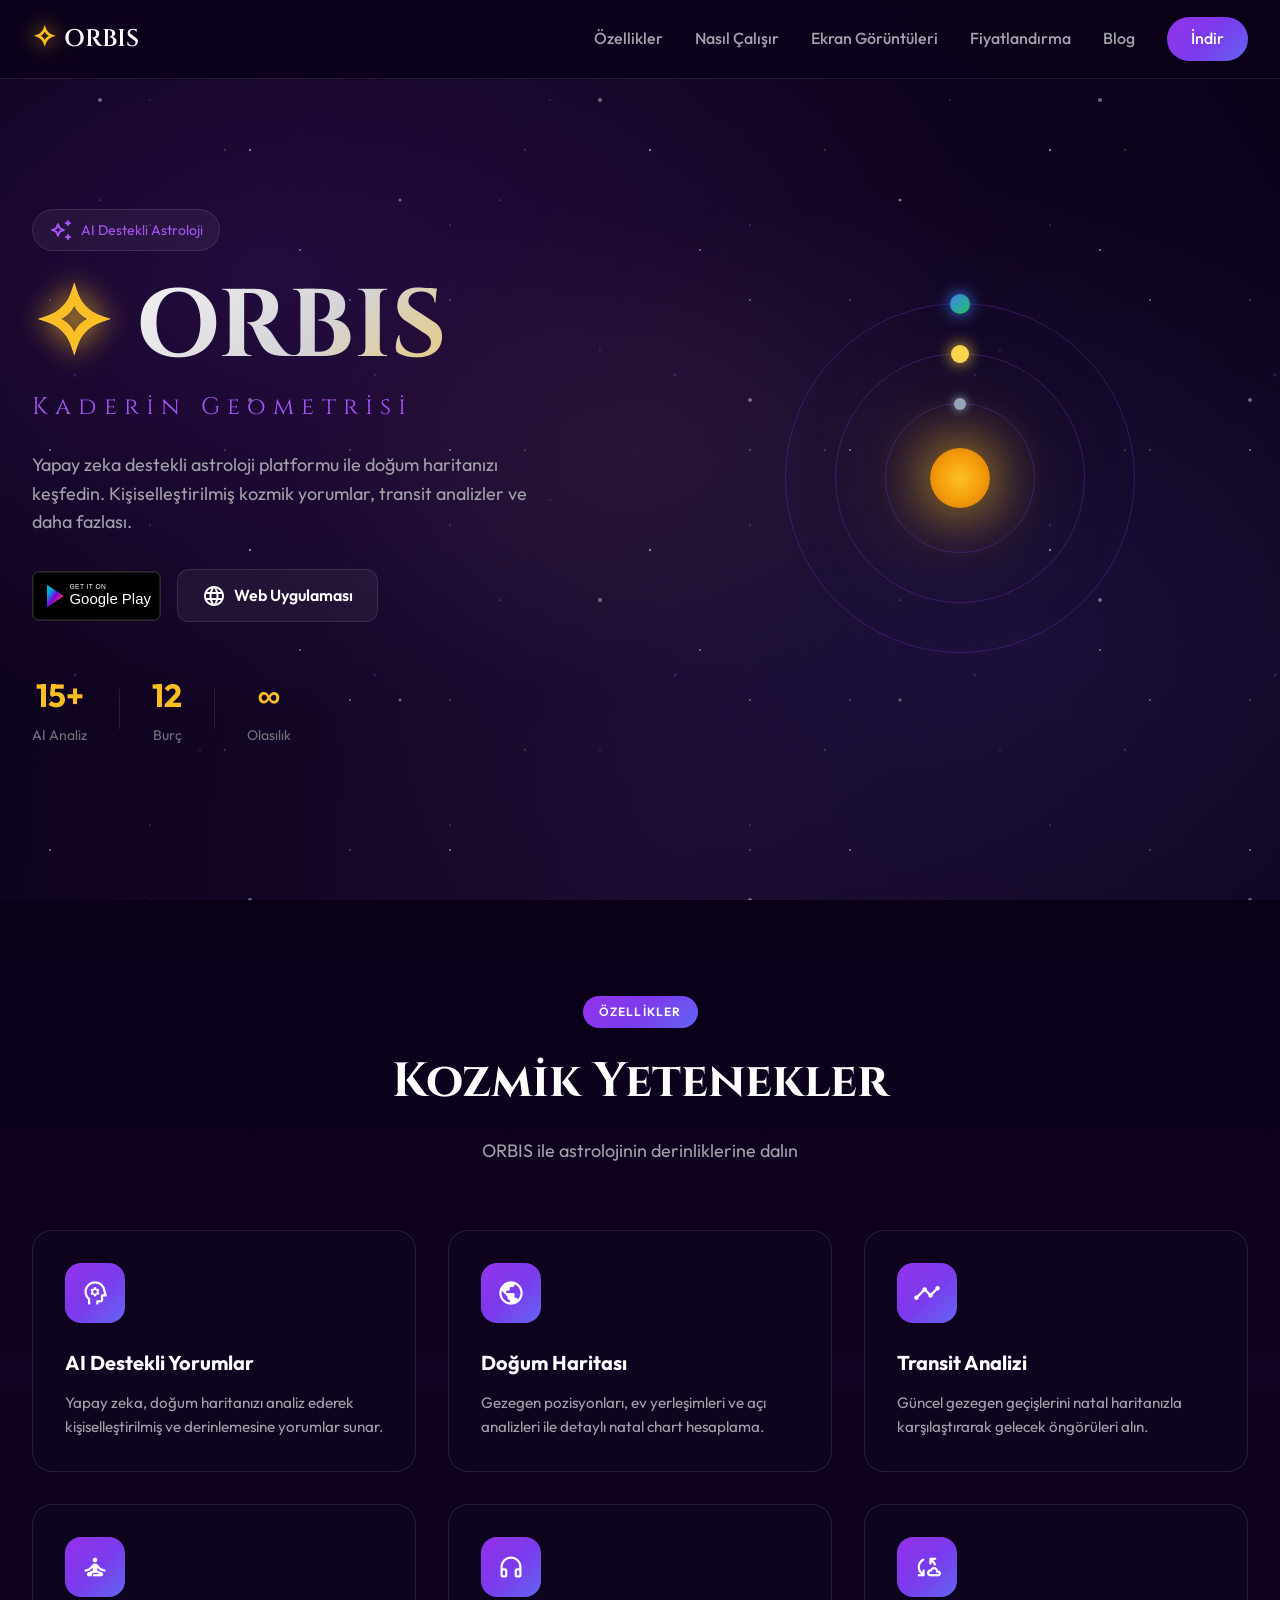
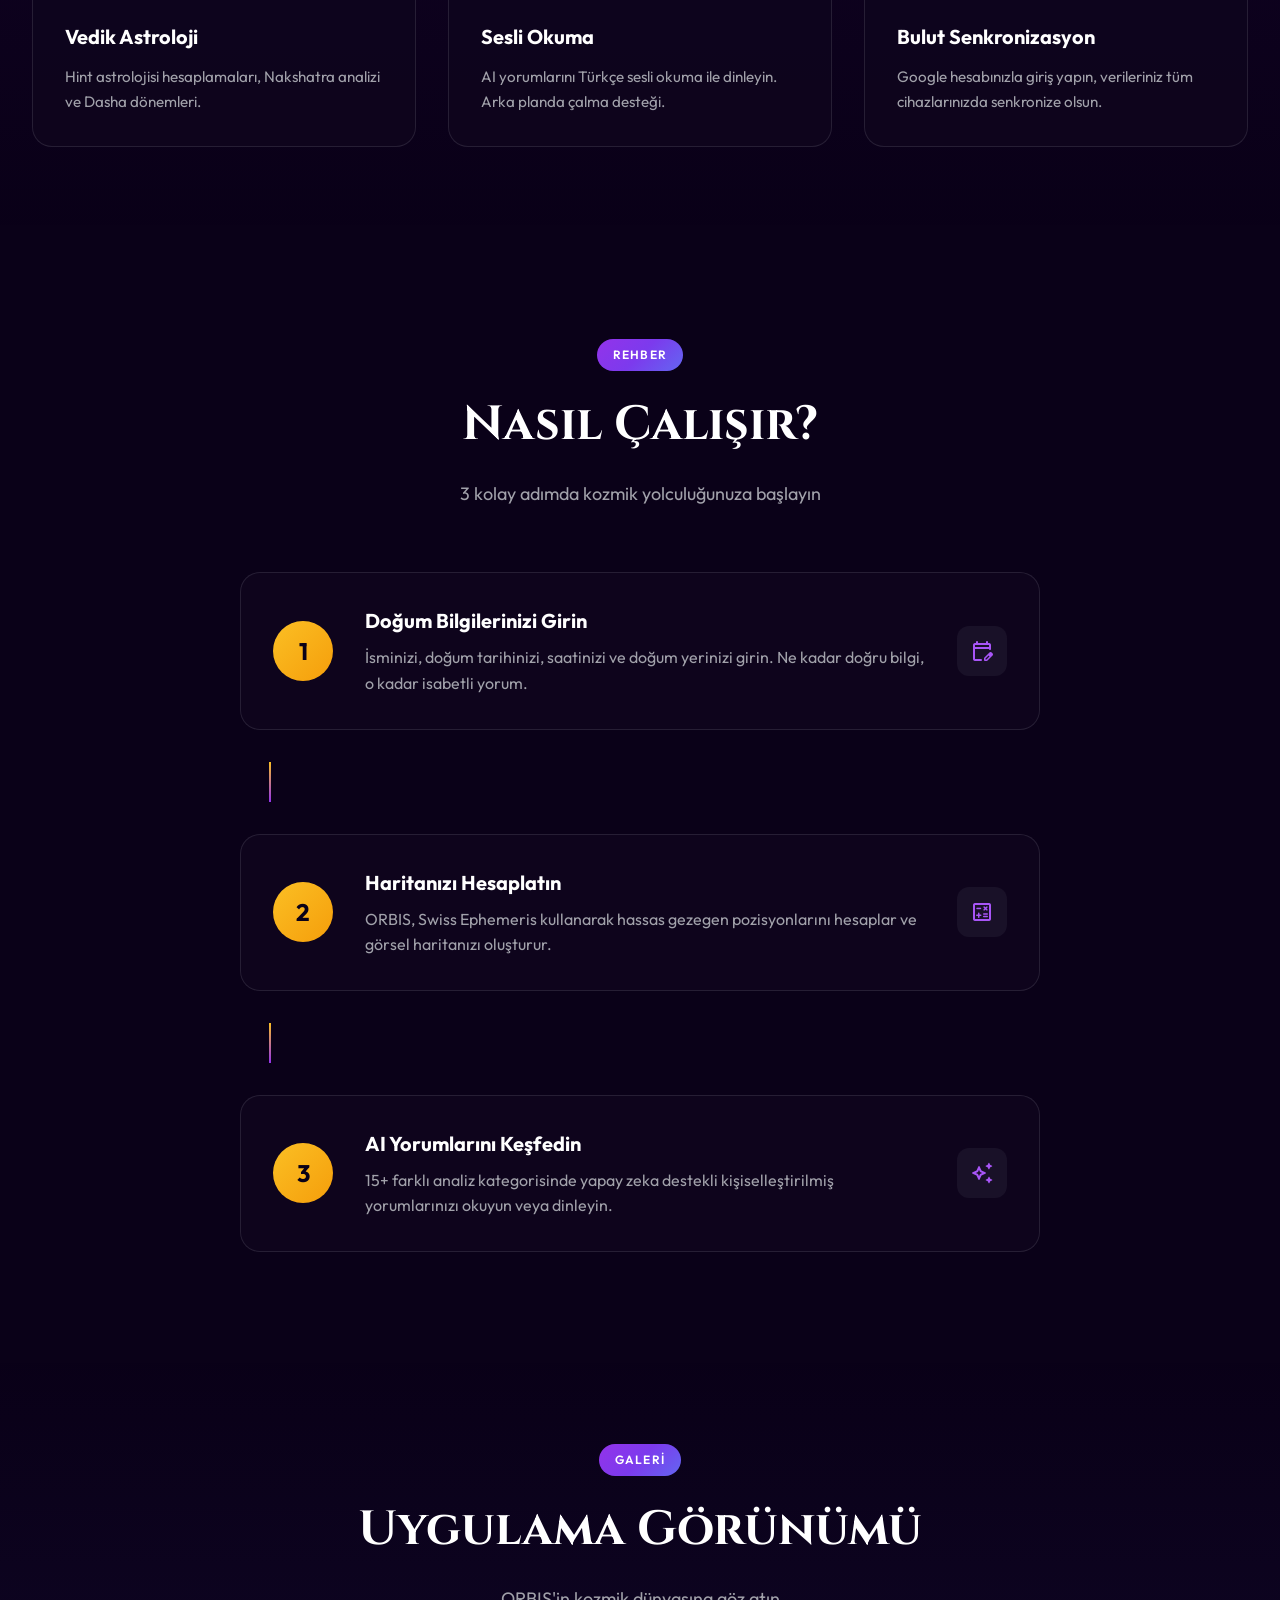
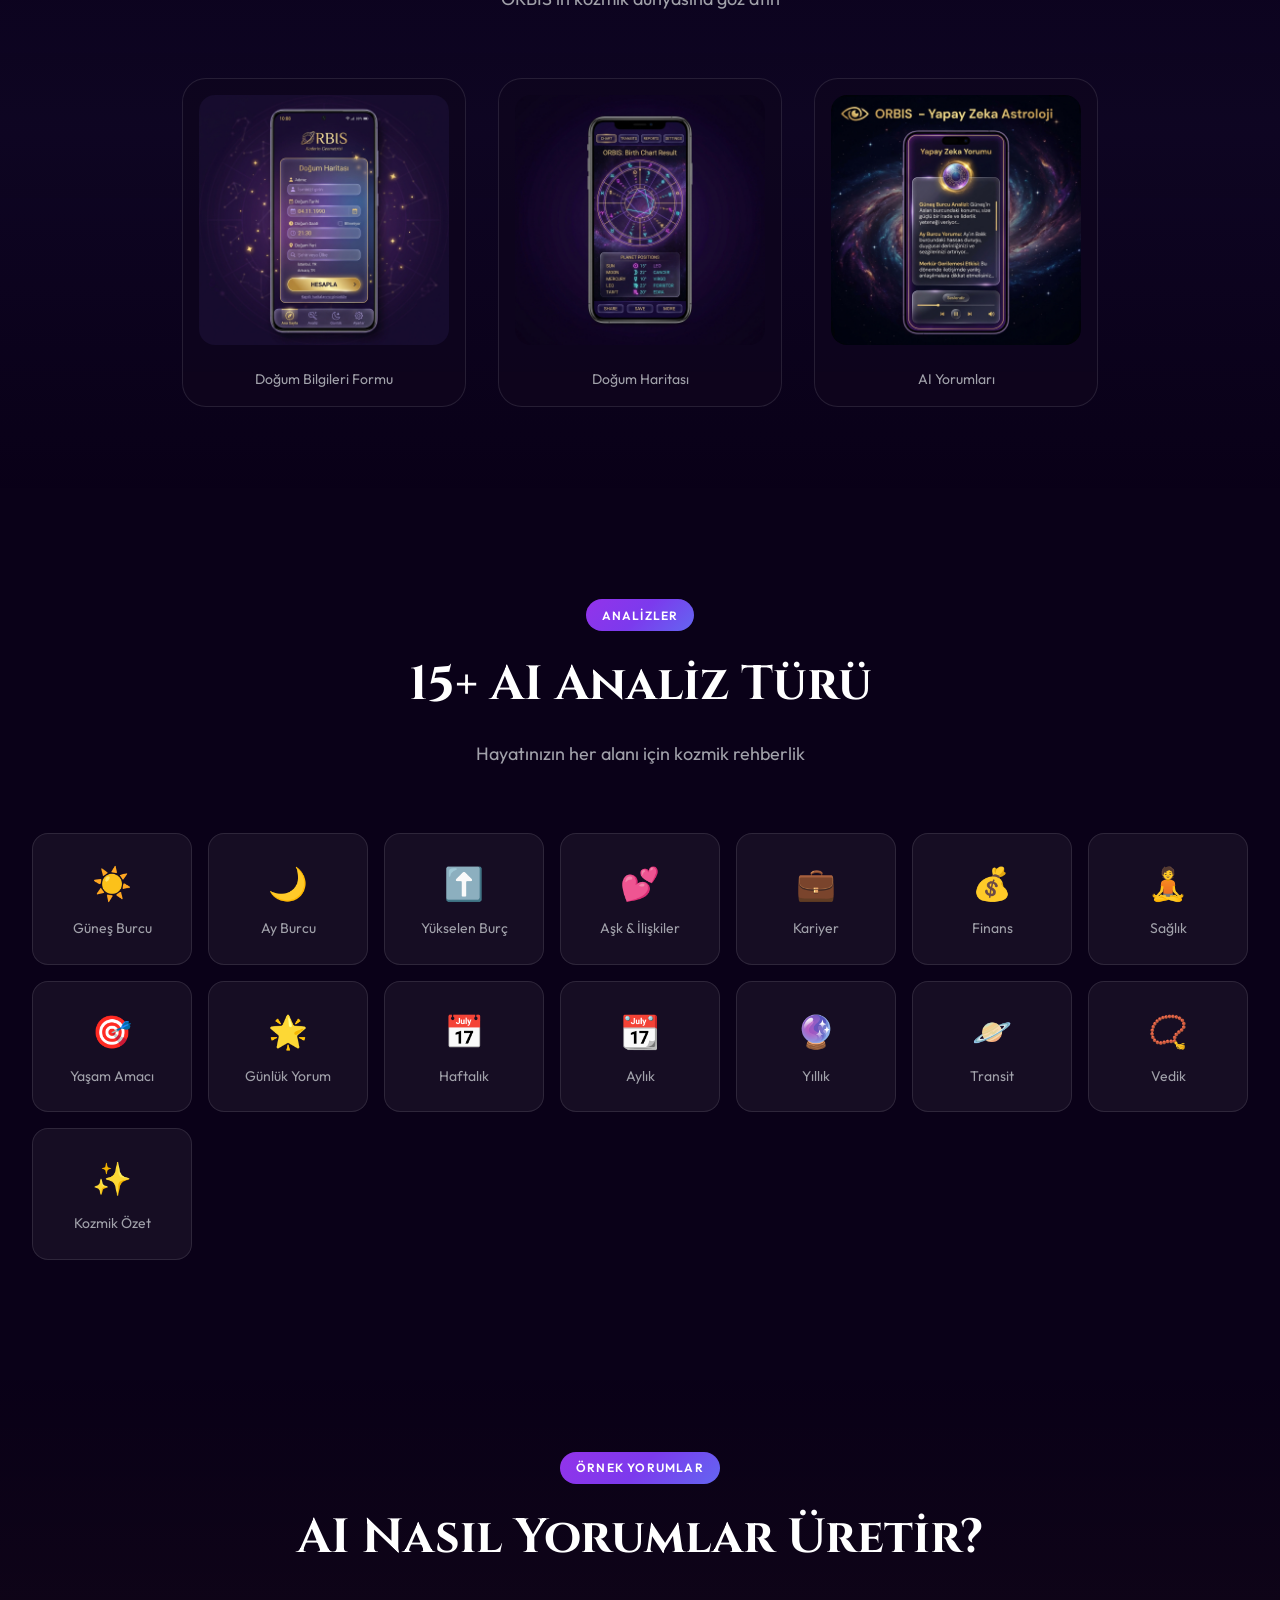
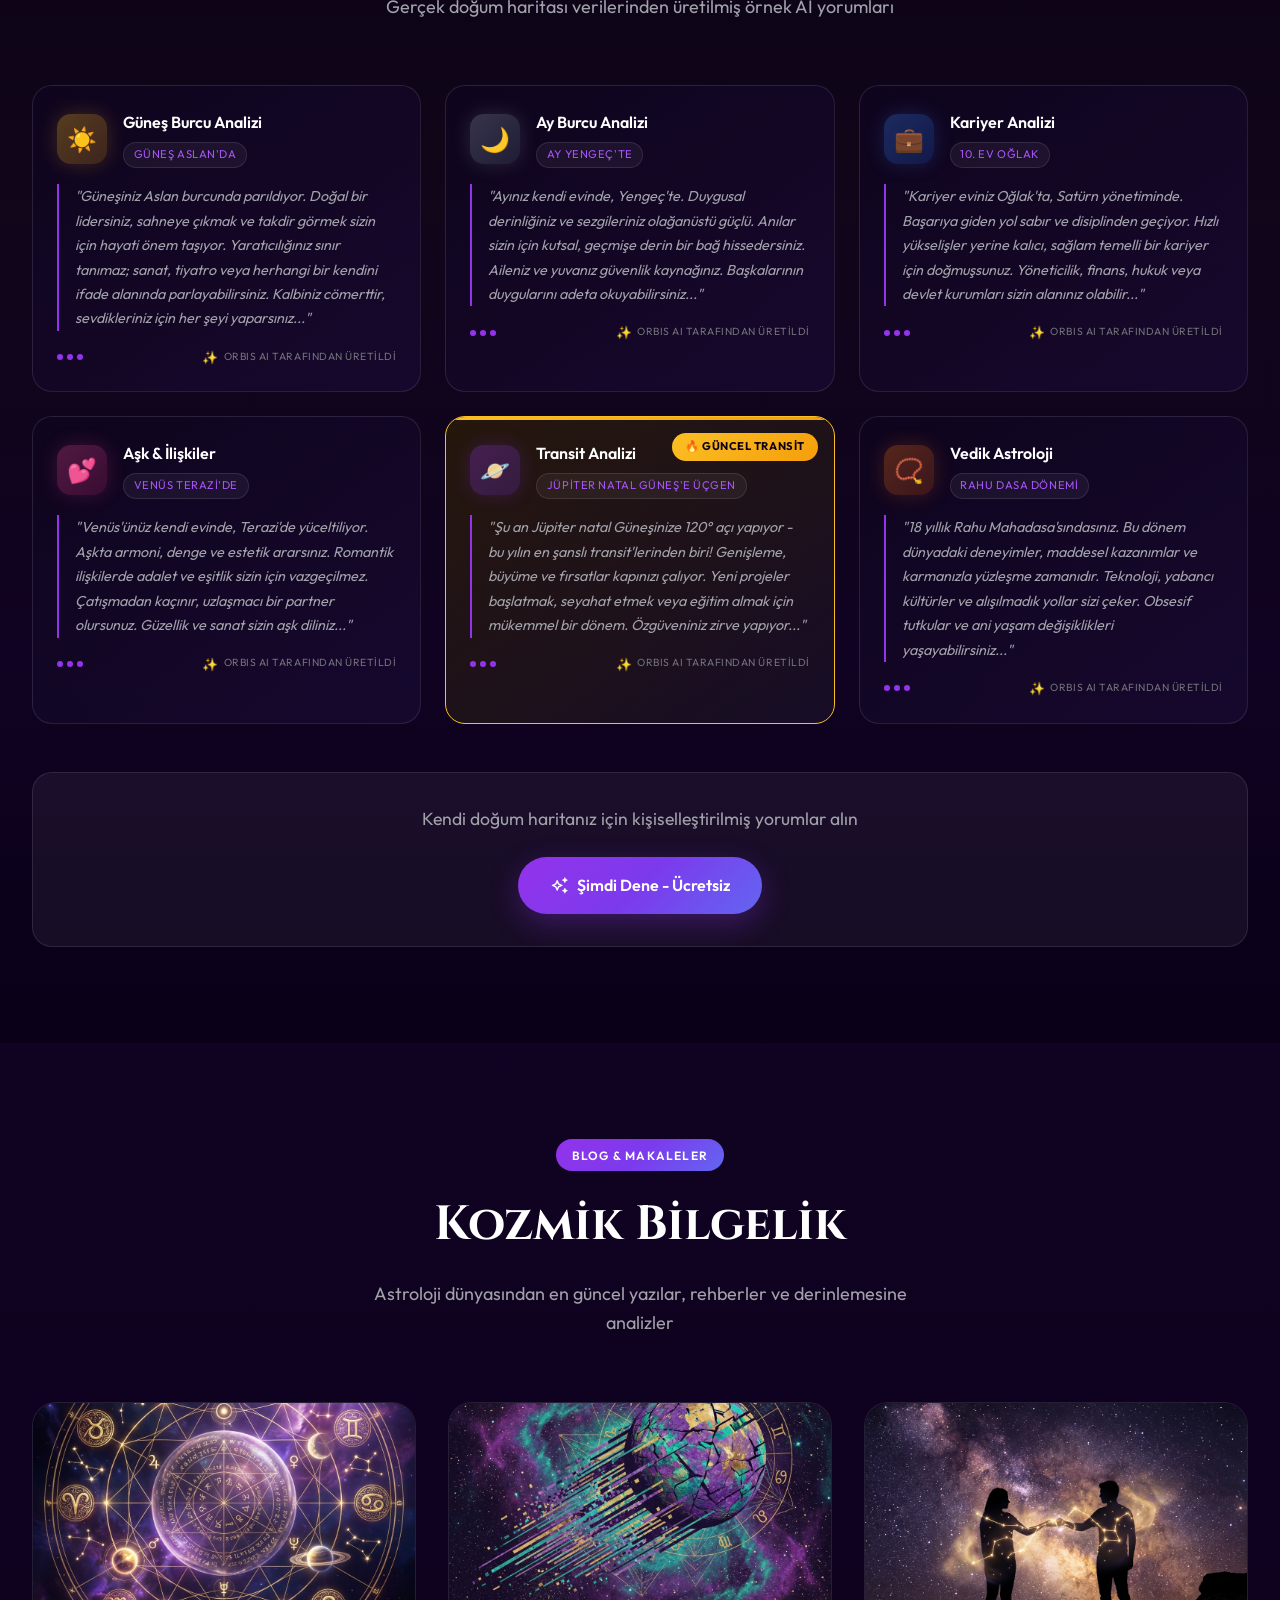
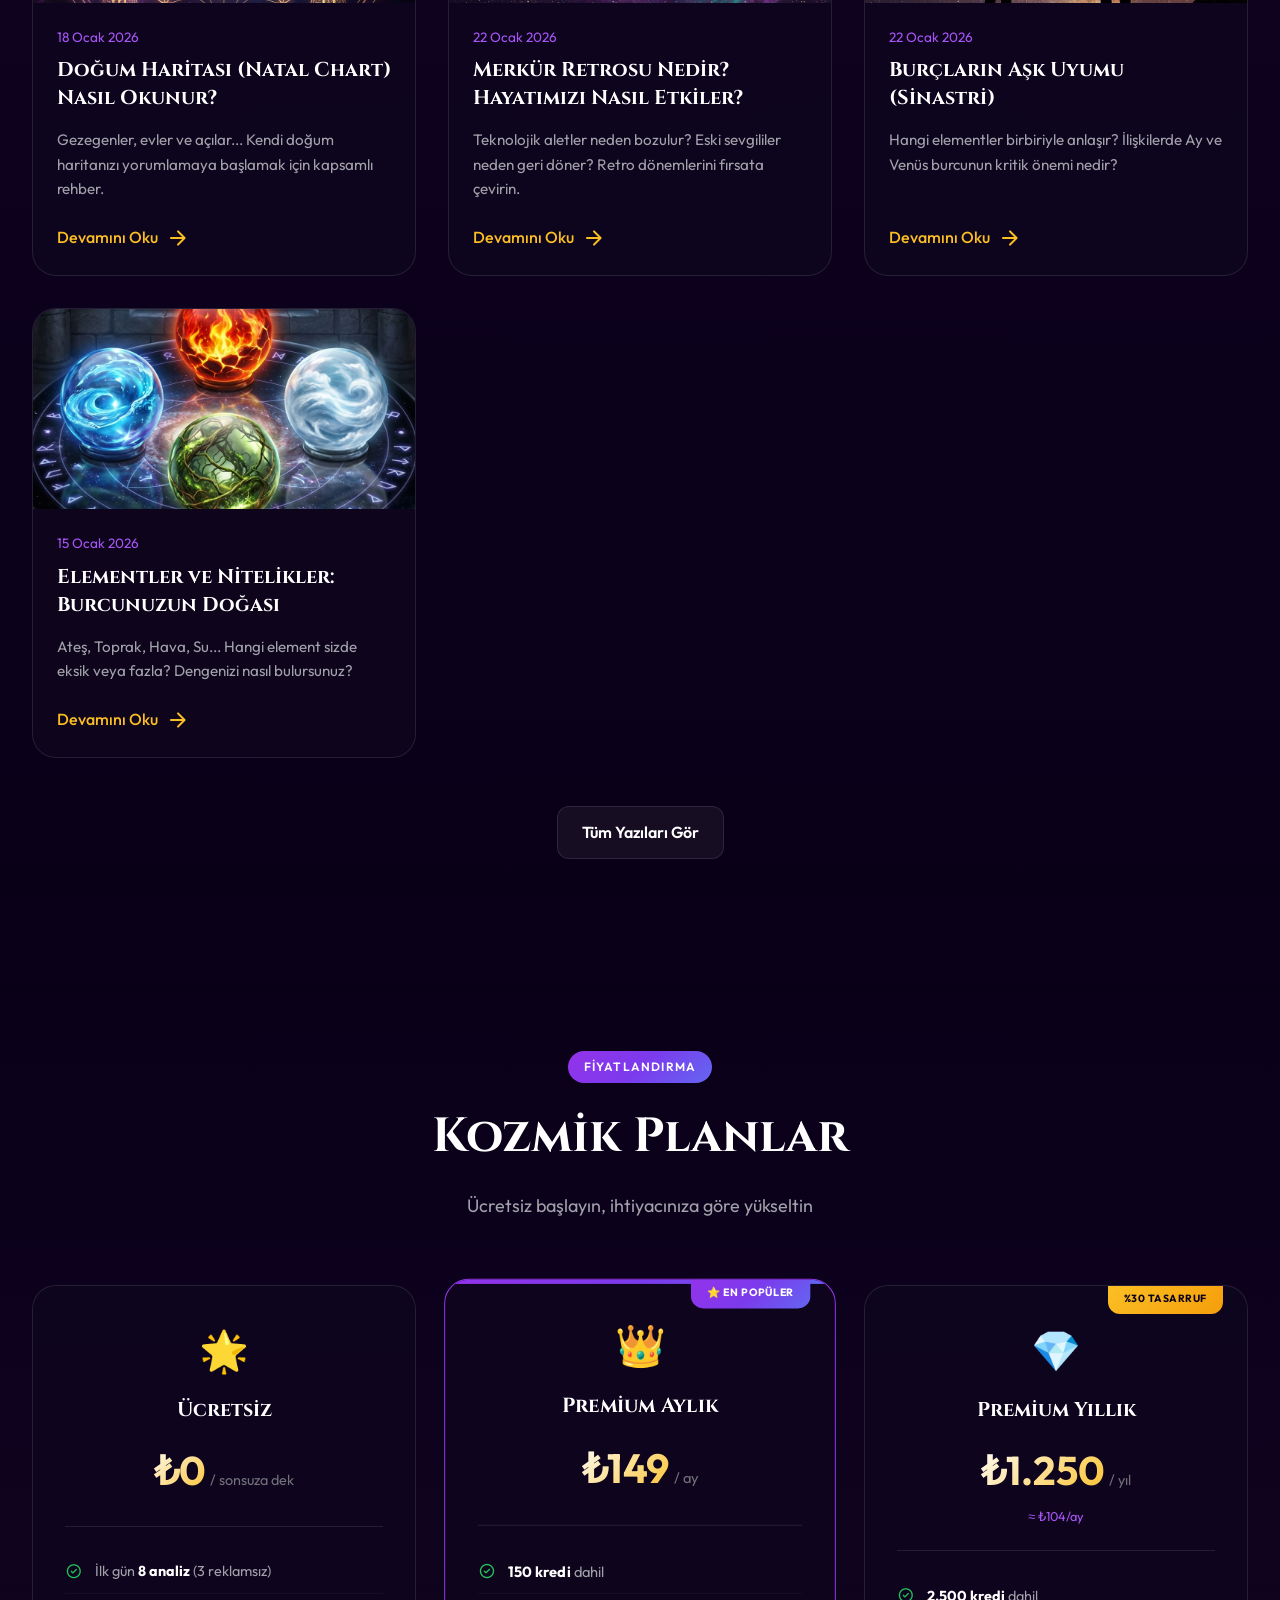
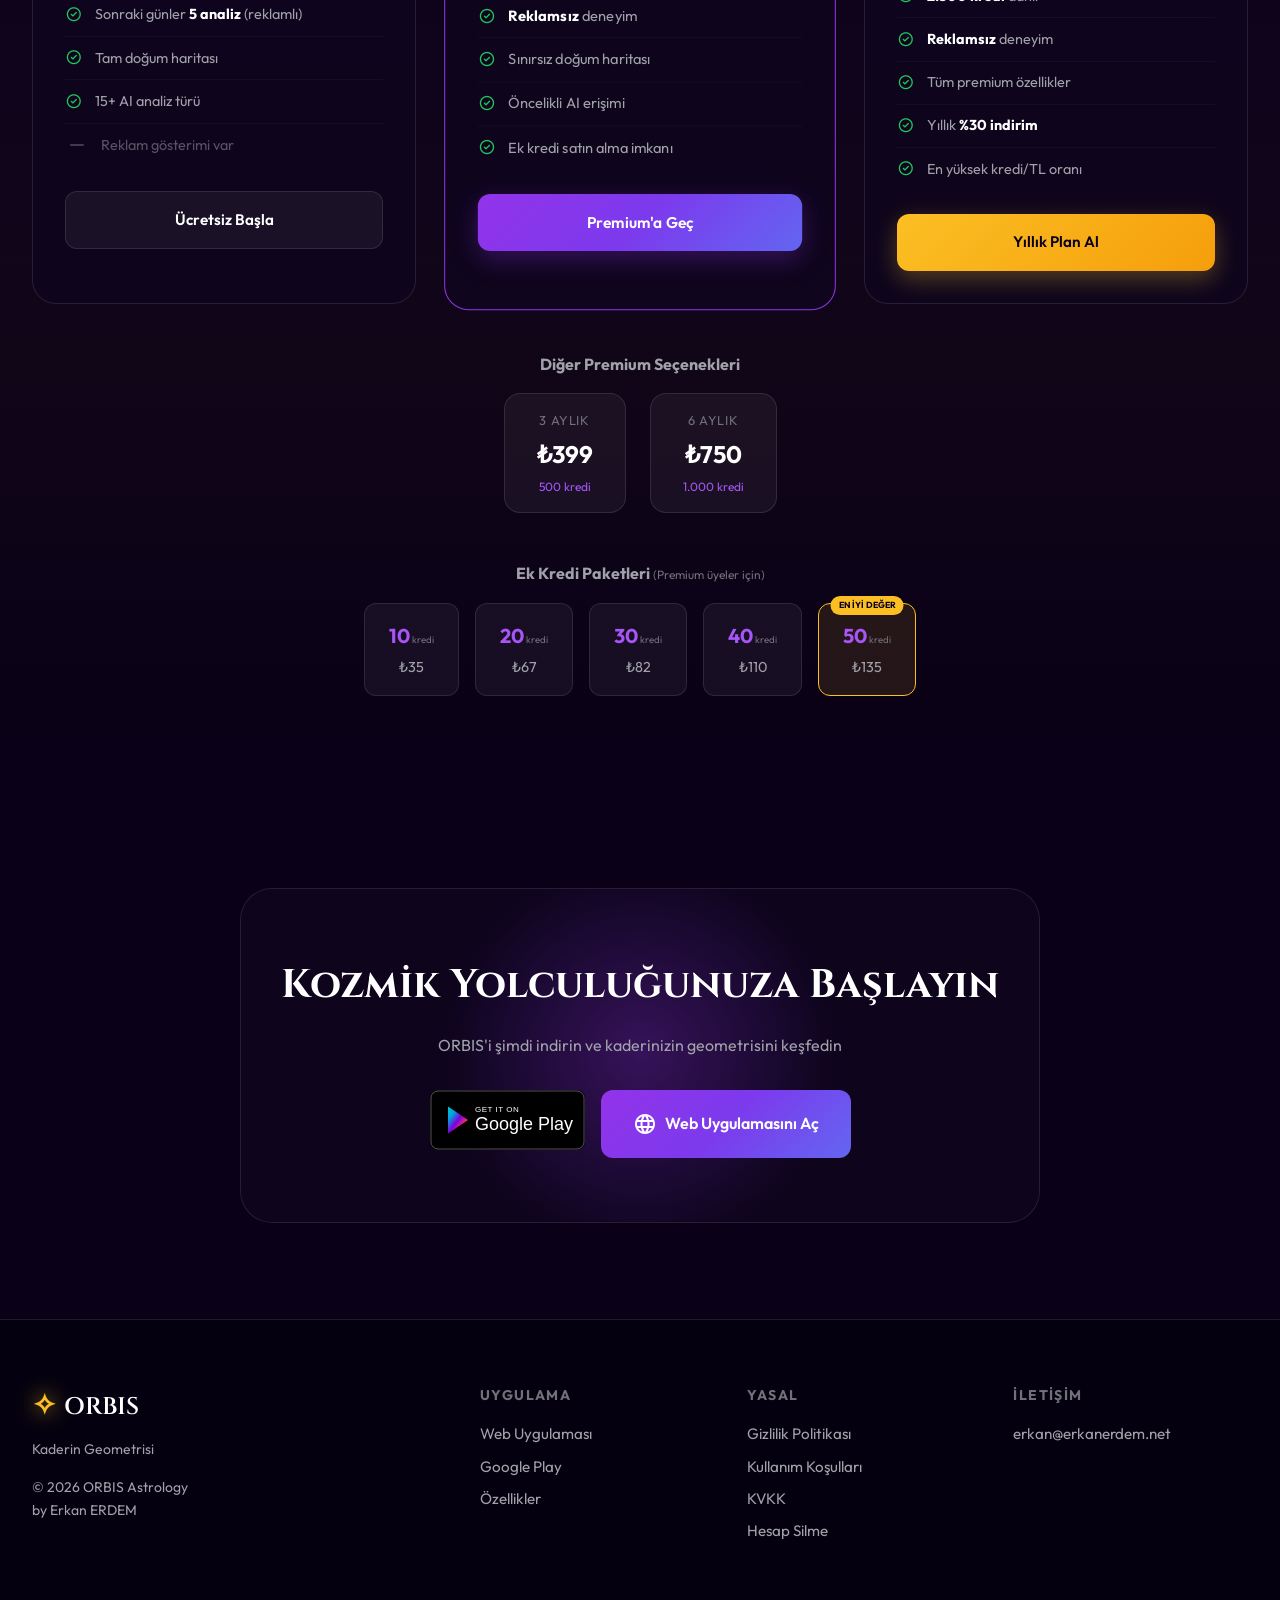
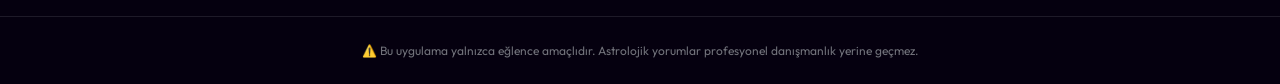
==== commit 13c5339e: "feat: Landing site with Nginx Dockerfile for Coolify deployment" ====
--- a/index.html
+++ b/index.html
@@ -1,862 +1,918 @@
 <!doctype html>
 <html lang="tr">
-  <head>
-    <meta charset="UTF-8" />
-    <meta name="viewport" content="width=device-width, initial-scale=1.0" />
-    <meta
-      name="description"
-      content="ORBIS - Yapay zeka destekli astroloji uygulaması. Doğum haritanızı analiz edin, kişiselleştirilmiş kozmik yorumlar alın."
-    />
-    <meta
-      name="keywords"
-      content="astroloji, burç, doğum haritası, natal chart, yapay zeka, AI, horoskop, zodyak"
-    />
-    <meta name="author" content="ORBIS" />
-    <meta name="theme-color" content="#1a0a2e" />
-
-    <!-- Open Graph -->
-    <meta property="og:title" content="ORBIS - Kaderin Geometrisi" />
-    <meta
-      property="og:description"
-      content="Yapay zeka destekli astroloji uygulaması"
-    />
-    <meta
-      property="og:image"
-      content="https://orbisastro.online/images/og-image.png"
-    />
-    <meta property="og:url" content="https://orbisastro.online" />
-    <meta property="og:type" content="website" />
-
-    <!-- Twitter Card -->
-    <meta name="twitter:card" content="summary_large_image" />
-    <meta name="twitter:title" content="ORBIS - Kaderin Geometrisi" />
-    <meta
-      name="twitter:description"
-      content="Yapay zeka destekli astroloji uygulaması"
-    />
-
-    <title>ORBIS - Kaderin Geometrisi | AI Destekli Astroloji</title>
-
-    <!-- Favicon -->
-    <link rel="icon" type="image/png" href="images/favicon.png" />
-
-    <!-- Google Fonts -->
-    <link rel="preconnect" href="https://fonts.googleapis.com" />
-    <link rel="preconnect" href="https://fonts.gstatic.com" crossorigin />
-    <link
-      href="https://fonts.googleapis.com/css2?family=Cinzel:wght@400;500;600;700&family=Outfit:wght@300;400;500;600;700&display=swap"
-      rel="stylesheet"
-    />
-
-    <!-- Material Symbols -->
-    <link
-      rel="stylesheet"
-      href="https://fonts.googleapis.com/css2?family=Material+Symbols+Rounded:opsz,wght,FILL,GRAD@24,400,1,0"
-    />
-
-    <!-- Google AdSense -->
-    <script
-      async
-      src="https://pagead2.googlesyndication.com/pagead/js/adsbygoogle.js?client=ca-pub-2444093901783574"
-      crossorigin="anonymous"
-    ></script>
-
-    <link rel="stylesheet" href="styles.css" />
-  </head>
-  <body>
-    <!-- Animated Background -->
-    <div class="cosmic-bg">
-      <div class="stars"></div>
-      <div class="stars2"></div>
-      <div class="stars3"></div>
-      <div class="nebula"></div>
-    </div>
-
-    <!-- Navigation -->
-    <nav class="navbar">
-      <div class="nav-container">
-        <a href="#" class="nav-logo">
+
+<head>
+  <!-- Google tag (gtag.js) -->
+  <script async src="https://www.googletagmanager.com/gtag/js?id=G-W61PWFWFMS"></script>
+  <script>
+    window.dataLayer = window.dataLayer || [];
+    function gtag() {
+      dataLayer.push( arguments );
+    }
+    gtag( "js", new Date() );
+
+    gtag( "config", "G-W61PWFWFMS" );
+  </script>
+  <meta charset="UTF-8" />
+  <meta name="viewport" content="width=device-width, initial-scale=1.0" />
+  <meta name="description"
+    content="ORBIS - Yapay zeka destekli astroloji uygulaması. Doğum haritanızı analiz edin, kişiselleştirilmiş kozmik yorumlar alın." />
+  <meta name="keywords" content="astroloji, burç, doğum haritası, natal chart, yapay zeka, AI, horoskop, zodyak" />
+  <meta name="author" content="ORBIS" />
+  <meta name="theme-color" content="#1a0a2e" />
+
+  <!-- Open Graph -->
+  <meta property="og:title" content="ORBIS - Kaderin Geometrisi" />
+  <meta property="og:description" content="Yapay zeka destekli astroloji uygulaması" />
+  <meta property="og:image" content="https://orbisastro.online/images/og-image.png" />
+  <meta property="og:url" content="https://orbisastro.online" />
+  <meta property="og:type" content="website" />
+
+  <!-- Twitter Card -->
+  <meta name="twitter:card" content="summary_large_image" />
+  <meta name="twitter:title" content="ORBIS - Kaderin Geometrisi" />
+  <meta name="twitter:description" content="Yapay zeka destekli astroloji uygulaması" />
+
+  <title>ORBIS - Kaderin Geometrisi | AI Destekli Astroloji</title>
+
+  <!-- Favicon -->
+  <link rel="icon" type="image/png" href="images/favicon.png" />
+
+  <!-- Google Fonts -->
+  <link rel="preconnect" href="https://fonts.googleapis.com" />
+  <link rel="preconnect" href="https://fonts.gstatic.com" crossorigin />
+  <link
+    href="https://fonts.googleapis.com/css2?family=Cinzel:wght@400;500;600;700&family=Outfit:wght@300;400;500;600;700&display=swap"
+    rel="stylesheet" />
+
+  <!-- Material Symbols -->
+  <link rel="stylesheet"
+    href="https://fonts.googleapis.com/css2?family=Material+Symbols+Rounded:opsz,wght,FILL,GRAD@24,400,1,0" />
+
+  <!-- Google AdSense -->
+  <script async src="https://pagead2.googlesyndication.com/pagead/js/adsbygoogle.js?client=ca-pub-2444093901783574"
+    crossorigin="anonymous"></script>
+
+  <link rel="stylesheet" href="styles.css" />
+</head>
+
+<body>
+  <!-- Animated Background -->
+  <div class="cosmic-bg">
+    <div class="stars"></div>
+    <div class="stars2"></div>
+    <div class="stars3"></div>
+    <div class="nebula"></div>
+  </div>
+
+  <!-- Navigation -->
+  <nav class="navbar">
+    <div class="nav-container">
+      <a href="#" class="nav-logo">
+        <span class="logo-icon">✧</span>
+        <span class="logo-text">ORBIS</span>
+      </a>
+      <div class="nav-links">
+        <a href="#features">Özellikler</a>
+        <a href="#how-it-works">Nasıl Çalışır</a>
+        <a href="#screenshots">Ekran Görüntüleri</a>
+        <a href="#pricing">Fiyatlandırma</a>
+        <a href="blog/index.html">Blog</a>
+        <a href="#download" class="nav-cta">İndir</a>
+      </div>
+      <button class="mobile-menu-btn" onclick="toggleMobileMenu()">
+        <span class="material-symbols-rounded">menu</span>
+      </button>
+    </div>
+  </nav>
+
+  <!-- Mobile Menu -->
+  <div class="mobile-menu" id="mobileMenu">
+    <a href="#features" onclick="closeMobileMenu()">Özellikler</a>
+    <a href="#how-it-works" onclick="closeMobileMenu()">Nasıl Çalışır</a>
+    <a href="#screenshots" onclick="closeMobileMenu()">Ekran Görüntüleri</a>
+    <a href="#pricing" onclick="closeMobileMenu()">Fiyatlandırma</a>
+    <a href="blog/index.html" onclick="closeMobileMenu()">Blog</a>
+    <a href="#download" onclick="closeMobileMenu()">İndir</a>
+  </div>
+
+  <!-- Hero Section -->
+  <section class="hero">
+    <div class="hero-content">
+      <div class="hero-badge">
+        <span class="material-symbols-rounded">auto_awesome</span>
+        AI Destekli Astroloji
+      </div>
+      <h1 class="hero-title">
+        <span class="title-icon">✧</span>
+        ORBIS
+      </h1>
+      <p class="hero-subtitle">Kaderin Geometrisi</p>
+      <p class="hero-description">
+        Yapay zeka destekli astroloji platformu ile doğum haritanızı keşfedin.
+        Kişiselleştirilmiş kozmik yorumlar, transit analizler ve daha fazlası.
+      </p>
+      <div class="hero-buttons">
+        <a href="https://play.google.com/store/apps/details?id=com.orbis.astrology" class="btn-primary" target="_blank">
+          <img src="images/google-play-badge.svg" alt="Google Play'den İndir" class="store-badge" />
+        </a>
+        <a href="https://app.orbisastro.online" class="btn-secondary" target="_blank">
+          <span class="material-symbols-rounded">language</span>
+          Web Uygulaması
+        </a>
+      </div>
+      <div class="hero-stats">
+        <div class="stat">
+          <span class="stat-number">15+</span>
+          <span class="stat-label">AI Analiz</span>
+        </div>
+        <div class="stat-divider"></div>
+        <div class="stat">
+          <span class="stat-number">12</span>
+          <span class="stat-label">Burç</span>
+        </div>
+        <div class="stat-divider"></div>
+        <div class="stat">
+          <span class="stat-number">∞</span>
+          <span class="stat-label">Olasılık</span>
+        </div>
+      </div>
+    </div>
+    <div class="hero-visual">
+      <div class="orbit-container">
+        <div class="planet sun"></div>
+        <div class="orbit orbit-1">
+          <div class="planet mercury"></div>
+        </div>
+        <div class="orbit orbit-2">
+          <div class="planet venus"></div>
+        </div>
+        <div class="orbit orbit-3">
+          <div class="planet earth"></div>
+        </div>
+      </div>
+    </div>
+  </section>
+
+  <!-- Features Section -->
+  <section class="features" id="features">
+    <div class="section-container">
+      <div class="section-header">
+        <span class="section-badge">Özellikler</span>
+        <h2 class="section-title">Kozmik Yetenekler</h2>
+        <p class="section-subtitle">
+          ORBIS ile astrolojinin derinliklerine dalın
+        </p>
+      </div>
+
+      <div class="features-grid">
+        <div class="feature-card">
+          <div class="feature-icon">
+            <span class="material-symbols-rounded">psychology</span>
+          </div>
+          <h3>AI Destekli Yorumlar</h3>
+          <p>
+            Yapay zeka, doğum haritanızı analiz ederek kişiselleştirilmiş ve
+            derinlemesine yorumlar sunar.
+          </p>
+        </div>
+
+        <div class="feature-card">
+          <div class="feature-icon">
+            <span class="material-symbols-rounded">public</span>
+          </div>
+          <h3>Doğum Haritası</h3>
+          <p>
+            Gezegen pozisyonları, ev yerleşimleri ve açı analizleri ile
+            detaylı natal chart hesaplama.
+          </p>
+        </div>
+
+        <div class="feature-card">
+          <div class="feature-icon">
+            <span class="material-symbols-rounded">timeline</span>
+          </div>
+          <h3>Transit Analizi</h3>
+          <p>
+            Güncel gezegen geçişlerini natal haritanızla karşılaştırarak
+            gelecek öngörüleri alın.
+          </p>
+        </div>
+
+        <div class="feature-card">
+          <div class="feature-icon">
+            <span class="material-symbols-rounded">self_improvement</span>
+          </div>
+          <h3>Vedik Astroloji</h3>
+          <p>
+            Hint astrolojisi hesaplamaları, Nakshatra analizi ve Dasha
+            dönemleri.
+          </p>
+        </div>
+
+        <div class="feature-card">
+          <div class="feature-icon">
+            <span class="material-symbols-rounded">headphones</span>
+          </div>
+          <h3>Sesli Okuma</h3>
+          <p>
+            AI yorumlarını Türkçe sesli okuma ile dinleyin. Arka planda çalma
+            desteği.
+          </p>
+        </div>
+
+        <div class="feature-card">
+          <div class="feature-icon">
+            <span class="material-symbols-rounded">cloud_sync</span>
+          </div>
+          <h3>Bulut Senkronizasyon</h3>
+          <p>
+            Google hesabınızla giriş yapın, verileriniz tüm cihazlarınızda
+            senkronize olsun.
+          </p>
+        </div>
+      </div>
+    </div>
+  </section>
+
+  <!-- How It Works Section -->
+  <section class="how-it-works" id="how-it-works">
+    <div class="section-container">
+      <div class="section-header">
+        <span class="section-badge">Rehber</span>
+        <h2 class="section-title">Nasıl Çalışır?</h2>
+        <p class="section-subtitle">
+          3 kolay adımda kozmik yolculuğunuza başlayın
+        </p>
+      </div>
+
+      <div class="steps-container">
+        <div class="step">
+          <div class="step-number">1</div>
+          <div class="step-content">
+            <h3>Doğum Bilgilerinizi Girin</h3>
+            <p>
+              İsminizi, doğum tarihinizi, saatinizi ve doğum yerinizi girin.
+              Ne kadar doğru bilgi, o kadar isabetli yorum.
+            </p>
+          </div>
+          <div class="step-icon">
+            <span class="material-symbols-rounded">edit_calendar</span>
+          </div>
+        </div>
+
+        <div class="step-connector"></div>
+
+        <div class="step">
+          <div class="step-number">2</div>
+          <div class="step-content">
+            <h3>Haritanızı Hesaplatın</h3>
+            <p>
+              ORBIS, Swiss Ephemeris kullanarak hassas gezegen pozisyonlarını
+              hesaplar ve görsel haritanızı oluşturur.
+            </p>
+          </div>
+          <div class="step-icon">
+            <span class="material-symbols-rounded">calculate</span>
+          </div>
+        </div>
+
+        <div class="step-connector"></div>
+
+        <div class="step">
+          <div class="step-number">3</div>
+          <div class="step-content">
+            <h3>AI Yorumlarını Keşfedin</h3>
+            <p>
+              15+ farklı analiz kategorisinde yapay zeka destekli
+              kişiselleştirilmiş yorumlarınızı okuyun veya dinleyin.
+            </p>
+          </div>
+          <div class="step-icon">
+            <span class="material-symbols-rounded">auto_awesome</span>
+          </div>
+        </div>
+      </div>
+    </div>
+  </section>
+
+  <!-- Screenshots Section -->
+  <section class="screenshots" id="screenshots">
+    <div class="section-container">
+      <div class="section-header">
+        <span class="section-badge">Galeri</span>
+        <h2 class="section-title">Uygulama Görünümü</h2>
+        <p class="section-subtitle">ORBIS'in kozmik dünyasına göz atın</p>
+      </div>
+
+      <div class="screenshots-carousel">
+        <div class="screenshot-card">
+          <img src="images/screenshot-1.png" alt="ORBIS Ana Sayfa" />
+          <div class="screenshot-caption">Doğum Bilgileri Formu</div>
+        </div>
+        <div class="screenshot-card">
+          <img src="images/screenshot-2.png" alt="Doğum Haritası" />
+          <div class="screenshot-caption">Doğum Haritası</div>
+        </div>
+        <div class="screenshot-card">
+          <img src="images/screenshot-3.png" alt="AI Yorumları" />
+          <div class="screenshot-caption">AI Yorumları</div>
+        </div>
+      </div>
+    </div>
+  </section>
+
+  <!-- Analysis Types Section -->
+  <section class="analysis-types">
+    <div class="section-container">
+      <div class="section-header">
+        <span class="section-badge">Analizler</span>
+        <h2 class="section-title">15+ AI Analiz Türü</h2>
+        <p class="section-subtitle">
+          Hayatınızın her alanı için kozmik rehberlik
+        </p>
+      </div>
+
+      <div class="analysis-grid">
+        <div class="analysis-item">
+          <span class="analysis-icon">☀️</span>
+          <span>Güneş Burcu</span>
+        </div>
+        <div class="analysis-item">
+          <span class="analysis-icon">🌙</span>
+          <span>Ay Burcu</span>
+        </div>
+        <div class="analysis-item">
+          <span class="analysis-icon">⬆️</span>
+          <span>Yükselen Burç</span>
+        </div>
+        <div class="analysis-item">
+          <span class="analysis-icon">💕</span>
+          <span>Aşk & İlişkiler</span>
+        </div>
+        <div class="analysis-item">
+          <span class="analysis-icon">💼</span>
+          <span>Kariyer</span>
+        </div>
+        <div class="analysis-item">
+          <span class="analysis-icon">💰</span>
+          <span>Finans</span>
+        </div>
+        <div class="analysis-item">
+          <span class="analysis-icon">🧘</span>
+          <span>Sağlık</span>
+        </div>
+        <div class="analysis-item">
+          <span class="analysis-icon">🎯</span>
+          <span>Yaşam Amacı</span>
+        </div>
+        <div class="analysis-item">
+          <span class="analysis-icon">🌟</span>
+          <span>Günlük Yorum</span>
+        </div>
+        <div class="analysis-item">
+          <span class="analysis-icon">📅</span>
+          <span>Haftalık</span>
+        </div>
+        <div class="analysis-item">
+          <span class="analysis-icon">📆</span>
+          <span>Aylık</span>
+        </div>
+        <div class="analysis-item">
+          <span class="analysis-icon">🔮</span>
+          <span>Yıllık</span>
+        </div>
+        <div class="analysis-item">
+          <span class="analysis-icon">🪐</span>
+          <span>Transit</span>
+        </div>
+        <div class="analysis-item">
+          <span class="analysis-icon">📿</span>
+          <span>Vedik</span>
+        </div>
+        <div class="analysis-item">
+          <span class="analysis-icon">✨</span>
+          <span>Kozmik Özet</span>
+        </div>
+      </div>
+    </div>
+  </section>
+
+  <!-- Sample Interpretations Section -->
+  <section class="sample-interpretations">
+    <div class="section-container">
+      <div class="section-header">
+        <span class="section-badge">Örnek Yorumlar</span>
+        <h2 class="section-title">AI Nasıl Yorumlar Üretir?</h2>
+        <p class="section-subtitle">
+          Gerçek doğum haritası verilerinden üretilmiş örnek AI yorumları
+        </p>
+      </div>
+
+      <div class="interpretations-grid">
+        <!-- Güneş Burcu Örneği -->
+        <div class="interpretation-card">
+          <div class="interpretation-header">
+            <div class="interpretation-icon sun-icon">☀️</div>
+            <div class="interpretation-meta">
+              <h3>Güneş Burcu Analizi</h3>
+              <span class="interpretation-tag">Güneş Aslan'da</span>
+            </div>
+          </div>
+          <div class="interpretation-content">
+            <p>
+              "Güneşiniz Aslan burcunda parıldıyor. Doğal bir lidersiniz,
+              sahneye çıkmak ve takdir görmek sizin için hayati önem taşıyor.
+              Yaratıcılığınız sınır tanımaz; sanat, tiyatro veya herhangi bir
+              kendini ifade alanında parlayabilirsiniz. Kalbiniz cömerttir,
+              sevdikleriniz için her şeyi yaparsınız..."
+            </p>
+          </div>
+          <div class="interpretation-footer">
+            <span class="typing-indicator">
+              <span></span><span></span><span></span>
+            </span>
+            <span class="ai-badge">ORBIS AI tarafından üretildi</span>
+          </div>
+        </div>
+
+        <!-- Ay Burcu Örneği -->
+        <div class="interpretation-card">
+          <div class="interpretation-header">
+            <div class="interpretation-icon moon-icon">🌙</div>
+            <div class="interpretation-meta">
+              <h3>Ay Burcu Analizi</h3>
+              <span class="interpretation-tag">Ay Yengeç'te</span>
+            </div>
+          </div>
+          <div class="interpretation-content">
+            <p>
+              "Ayınız kendi evinde, Yengeç'te. Duygusal derinliğiniz ve
+              sezgileriniz olağanüstü güçlü. Anılar sizin için kutsal, geçmişe
+              derin bir bağ hissedersiniz. Aileniz ve yuvanız güvenlik
+              kaynağınız. Başkalarının duygularını adeta okuyabilirsiniz..."
+            </p>
+          </div>
+          <div class="interpretation-footer">
+            <span class="typing-indicator">
+              <span></span><span></span><span></span>
+            </span>
+            <span class="ai-badge">ORBIS AI tarafından üretildi</span>
+          </div>
+        </div>
+
+        <!-- Kariyer Örneği -->
+        <div class="interpretation-card">
+          <div class="interpretation-header">
+            <div class="interpretation-icon career-icon">💼</div>
+            <div class="interpretation-meta">
+              <h3>Kariyer Analizi</h3>
+              <span class="interpretation-tag">10. Ev Oğlak</span>
+            </div>
+          </div>
+          <div class="interpretation-content">
+            <p>
+              "Kariyer eviniz Oğlak'ta, Satürn yönetiminde. Başarıya giden yol
+              sabır ve disiplinden geçiyor. Hızlı yükselişler yerine kalıcı,
+              sağlam temelli bir kariyer için doğmuşsunuz. Yöneticilik,
+              finans, hukuk veya devlet kurumları sizin alanınız olabilir..."
+            </p>
+          </div>
+          <div class="interpretation-footer">
+            <span class="typing-indicator">
+              <span></span><span></span><span></span>
+            </span>
+            <span class="ai-badge">ORBIS AI tarafından üretildi</span>
+          </div>
+        </div>
+
+        <!-- Aşk Örneği -->
+        <div class="interpretation-card">
+          <div class="interpretation-header">
+            <div class="interpretation-icon love-icon">💕</div>
+            <div class="interpretation-meta">
+              <h3>Aşk & İlişkiler</h3>
+              <span class="interpretation-tag">Venüs Terazi'de</span>
+            </div>
+          </div>
+          <div class="interpretation-content">
+            <p>
+              "Venüs'ünüz kendi evinde, Terazi'de yüceltiliyor. Aşkta armoni,
+              denge ve estetik ararsınız. Romantik ilişkilerde adalet ve
+              eşitlik sizin için vazgeçilmez. Çatışmadan kaçınır, uzlaşmacı
+              bir partner olursunuz. Güzellik ve sanat sizin aşk diliniz..."
+            </p>
+          </div>
+          <div class="interpretation-footer">
+            <span class="typing-indicator">
+              <span></span><span></span><span></span>
+            </span>
+            <span class="ai-badge">ORBIS AI tarafından üretildi</span>
+          </div>
+        </div>
+
+        <!-- Transit Örneği -->
+        <div class="interpretation-card featured">
+          <div class="featured-badge">🔥 GÜNCEL TRANSİT</div>
+          <div class="interpretation-header">
+            <div class="interpretation-icon transit-icon">🪐</div>
+            <div class="interpretation-meta">
+              <h3>Transit Analizi</h3>
+              <span class="interpretation-tag">Jüpiter natal Güneş'e üçgen</span>
+            </div>
+          </div>
+          <div class="interpretation-content">
+            <p>
+              "Şu an Jüpiter natal Güneşinize 120° açı yapıyor - bu yılın en
+              şanslı transit'lerinden biri! Genişleme, büyüme ve fırsatlar
+              kapınızı çalıyor. Yeni projeler başlatmak, seyahat etmek veya
+              eğitim almak için mükemmel bir dönem. Özgüveniniz zirve
+              yapıyor..."
+            </p>
+          </div>
+          <div class="interpretation-footer">
+            <span class="typing-indicator">
+              <span></span><span></span><span></span>
+            </span>
+            <span class="ai-badge">ORBIS AI tarafından üretildi</span>
+          </div>
+        </div>
+
+        <!-- Vedik Örneği -->
+        <div class="interpretation-card">
+          <div class="interpretation-header">
+            <div class="interpretation-icon vedic-icon">📿</div>
+            <div class="interpretation-meta">
+              <h3>Vedik Astroloji</h3>
+              <span class="interpretation-tag">Rahu Dasa Dönemi</span>
+            </div>
+          </div>
+          <div class="interpretation-content">
+            <p>
+              "18 yıllık Rahu Mahadasa'sındasınız. Bu dönem dünyadaki
+              deneyimler, maddesel kazanımlar ve karmanızla yüzleşme
+              zamanıdır. Teknoloji, yabancı kültürler ve alışılmadık yollar
+              sizi çeker. Obsesif tutkular ve ani yaşam değişiklikleri
+              yaşayabilirsiniz..."
+            </p>
+          </div>
+          <div class="interpretation-footer">
+            <span class="typing-indicator">
+              <span></span><span></span><span></span>
+            </span>
+            <span class="ai-badge">ORBIS AI tarafından üretildi</span>
+          </div>
+        </div>
+      </div>
+
+      <div class="interpretations-cta">
+        <p>Kendi doğum haritanız için kişiselleştirilmiş yorumlar alın</p>
+        <a href="https://app.orbisastro.online/dashboard" class="btn-try-now">
+          <span class="material-symbols-rounded">auto_awesome</span>
+          Şimdi Dene - Ücretsiz
+        </a>
+      </div>
+    </div>
+  </section>
+
+  <!-- Latest Blog Section -->
+  <section class="latest-blog">
+    <div class="section-container">
+      <div class="section-header">
+        <span class="section-badge">Blog & Makaleler</span>
+        <h2 class="section-title">Kozmik Bilgelik</h2>
+        <p class="section-subtitle">
+          Astroloji dünyasından en güncel yazılar, rehberler ve derinlemesine
+          analizler
+        </p>
+      </div>
+
+      <div class="blog-grid-home">
+        <!-- Article 1 -->
+        <article class="blog-card-home">
+          <div class="blog-image-container">
+            <img src="images/blog/natal-chart.png" alt="Doğum Haritası" class="blog-image-home" />
+          </div>
+          <div class="blog-content-home">
+            <span class="blog-date-home">18 Ocak 2026</span>
+            <h3>Doğum Haritası (Natal Chart) Nasıl Okunur?</h3>
+            <p>
+              Gezegenler, evler ve açılar... Kendi doğum haritanızı
+              yorumlamaya başlamak için kapsamlı rehber.
+            </p>
+            <a href="blog/dogum-haritasi-nasil-okunur.html" class="read-more-home">
+              Devamını Oku
+              <span class="material-symbols-rounded">arrow_forward</span>
+            </a>
+          </div>
+        </article>
+
+        <!-- Article 2 -->
+        <article class="blog-card-home">
+          <div class="blog-image-container">
+            <img src="images/blog/mercury-retro.png" alt="Merkür Retrosu" class="blog-image-home" />
+          </div>
+          <div class="blog-content-home">
+            <span class="blog-date-home">22 Ocak 2026</span>
+            <h3>Merkür Retrosu Nedir? Hayatımızı Nasıl Etkiler?</h3>
+            <p>
+              Teknolojik aletler neden bozulur? Eski sevgililer neden geri
+              döner? Retro dönemlerini fırsata çevirin.
+            </p>
+            <a href="blog/merkur-retrosu.html" class="read-more-home">
+              Devamını Oku
+              <span class="material-symbols-rounded">arrow_forward</span>
+            </a>
+          </div>
+        </article>
+
+        <!-- Article 3 -->
+        <article class="blog-card-home">
+          <div class="blog-image-container">
+            <img src="images/blog/love-compatibility.png" alt="Aşk Uyumu" class="blog-image-home" />
+          </div>
+          <div class="blog-content-home">
+            <span class="blog-date-home">22 Ocak 2026</span>
+            <h3>Burçların Aşk Uyumu (Sinastri)</h3>
+            <p>
+              Hangi elementler birbiriyle anlaşır? İlişkilerde Ay ve Venüs
+              burcunun kritik önemi nedir?
+            </p>
+            <a href="blog/ask-uyumu.html" class="read-more-home">
+              Devamını Oku
+              <span class="material-symbols-rounded">arrow_forward</span>
+            </a>
+          </div>
+        </article>
+
+        <!-- Article 4 -->
+        <article class="blog-card-home">
+          <div class="blog-image-container">
+            <img src="images/blog/elements.png" alt="Elementler" class="blog-image-home" />
+          </div>
+          <div class="blog-content-home">
+            <span class="blog-date-home">15 Ocak 2026</span>
+            <h3>Elementler ve Nitelikler: Burcunuzun Doğası</h3>
+            <p>
+              Ateş, Toprak, Hava, Su... Hangi element sizde eksik veya fazla?
+              Dengenizi nasıl bulursunuz?
+            </p>
+            <a href="blog/burclar-ve-elementler.html" class="read-more-home">
+              Devamını Oku
+              <span class="material-symbols-rounded">arrow_forward</span>
+            </a>
+          </div>
+        </article>
+      </div>
+
+      <div style="text-align: center; margin-top: 3rem">
+        <a href="blog/index.html" class="btn-secondary">Tüm Yazıları Gör</a>
+      </div>
+    </div>
+  </section>
+
+  <!-- Pricing Section -->
+  <section class="pricing-section" id="pricing">
+    <div class="section-container">
+      <div class="section-header">
+        <span class="section-badge">Fiyatlandırma</span>
+        <h2 class="section-title">Kozmik Planlar</h2>
+        <p class="section-subtitle">
+          Ücretsiz başlayın, ihtiyacınıza göre yükseltin
+        </p>
+      </div>
+
+      <div class="pricing-grid">
+        <!-- Ücretsiz Plan -->
+        <div class="pricing-card free">
+          <div class="pricing-header">
+            <span class="pricing-icon">🌟</span>
+            <h3>Ücretsiz</h3>
+            <div class="pricing-price">
+              <span class="price-amount">₺0</span>
+              <span class="price-period">/ sonsuza dek</span>
+            </div>
+          </div>
+          <div class="pricing-features">
+            <div class="feature-item">
+              <span class="material-symbols-rounded check">check_circle</span>
+              <span>İlk gün <strong>8 analiz</strong> (3 reklamsız)</span>
+            </div>
+            <div class="feature-item">
+              <span class="material-symbols-rounded check">check_circle</span>
+              <span>Sonraki günler <strong>5 analiz</strong> (reklamlı)</span>
+            </div>
+            <div class="feature-item">
+              <span class="material-symbols-rounded check">check_circle</span>
+              <span>Tam doğum haritası</span>
+            </div>
+            <div class="feature-item">
+              <span class="material-symbols-rounded check">check_circle</span>
+              <span>15+ AI analiz türü</span>
+            </div>
+            <div class="feature-item muted">
+              <span class="material-symbols-rounded">remove</span>
+              <span>Reklam gösterimi var</span>
+            </div>
+          </div>
+          <a href="https://app.orbisastro.online" class="pricing-btn free-btn">
+            Ücretsiz Başla
+          </a>
+        </div>
+
+        <!-- Premium Aylık -->
+        <div class="pricing-card premium popular">
+          <div class="popular-badge">⭐ EN POPÜLER</div>
+          <div class="pricing-header">
+            <span class="pricing-icon">👑</span>
+            <h3>Premium Aylık</h3>
+            <div class="pricing-price">
+              <span class="price-amount">₺149</span>
+              <span class="price-period">/ ay</span>
+            </div>
+          </div>
+          <div class="pricing-features">
+            <div class="feature-item">
+              <span class="material-symbols-rounded check">check_circle</span>
+              <span><strong>150 kredi</strong> dahil</span>
+            </div>
+            <div class="feature-item">
+              <span class="material-symbols-rounded check">check_circle</span>
+              <span><strong>Reklamsız</strong> deneyim</span>
+            </div>
+            <div class="feature-item">
+              <span class="material-symbols-rounded check">check_circle</span>
+              <span>Sınırsız doğum haritası</span>
+            </div>
+            <div class="feature-item">
+              <span class="material-symbols-rounded check">check_circle</span>
+              <span>Öncelikli AI erişimi</span>
+            </div>
+            <div class="feature-item">
+              <span class="material-symbols-rounded check">check_circle</span>
+              <span>Ek kredi satın alma imkanı</span>
+            </div>
+          </div>
+          <a href="https://app.orbisastro.online" class="pricing-btn premium-btn">
+            Premium'a Geç
+          </a>
+        </div>
+
+        <!-- Premium Yıllık -->
+        <div class="pricing-card yearly">
+          <div class="save-badge">%30 TASARRUF</div>
+          <div class="pricing-header">
+            <span class="pricing-icon">💎</span>
+            <h3>Premium Yıllık</h3>
+            <div class="pricing-price">
+              <span class="price-amount">₺1.250</span>
+              <span class="price-period">/ yıl</span>
+            </div>
+            <div class="price-monthly">≈ ₺104/ay</div>
+          </div>
+          <div class="pricing-features">
+            <div class="feature-item">
+              <span class="material-symbols-rounded check">check_circle</span>
+              <span><strong>2.500 kredi</strong> dahil</span>
+            </div>
+            <div class="feature-item">
+              <span class="material-symbols-rounded check">check_circle</span>
+              <span><strong>Reklamsız</strong> deneyim</span>
+            </div>
+            <div class="feature-item">
+              <span class="material-symbols-rounded check">check_circle</span>
+              <span>Tüm premium özellikler</span>
+            </div>
+            <div class="feature-item">
+              <span class="material-symbols-rounded check">check_circle</span>
+              <span>Yıllık <strong>%30 indirim</strong></span>
+            </div>
+            <div class="feature-item">
+              <span class="material-symbols-rounded check">check_circle</span>
+              <span>En yüksek kredi/TL oranı</span>
+            </div>
+          </div>
+          <a href="https://app.orbisastro.online" class="pricing-btn yearly-btn">
+            Yıllık Plan Al
+          </a>
+        </div>
+      </div>
+
+      <!-- Diğer Paketler -->
+      <div class="other-packages">
+        <h4>Diğer Premium Seçenekleri</h4>
+        <div class="packages-row">
+          <div class="mini-package">
+            <span class="package-name">3 Aylık</span>
+            <span class="package-price">₺399</span>
+            <span class="package-credits">500 kredi</span>
+          </div>
+          <div class="mini-package">
+            <span class="package-name">6 Aylık</span>
+            <span class="package-price">₺750</span>
+            <span class="package-credits">1.000 kredi</span>
+          </div>
+        </div>
+      </div>
+
+      <!-- Kredi Paketleri -->
+      <div class="credit-packages">
+        <h4>
+          Ek Kredi Paketleri
+          <span class="credit-note">(Premium üyeler için)</span>
+        </h4>
+        <div class="credits-row">
+          <div class="credit-item">
+            <span class="credit-amount">10</span>
+            <span class="credit-price">₺35</span>
+          </div>
+          <div class="credit-item">
+            <span class="credit-amount">20</span>
+            <span class="credit-price">₺67</span>
+          </div>
+          <div class="credit-item">
+            <span class="credit-amount">30</span>
+            <span class="credit-price">₺82</span>
+          </div>
+          <div class="credit-item">
+            <span class="credit-amount">40</span>
+            <span class="credit-price">₺110</span>
+          </div>
+          <div class="credit-item popular-credit">
+            <span class="credit-amount">50</span>
+            <span class="credit-price">₺135</span>
+            <span class="best-value">En İyi Değer</span>
+          </div>
+        </div>
+      </div>
+    </div>
+  </section>
+
+  <!-- CTA Section -->
+  <section class="cta-section" id="download">
+    <div class="cta-container">
+      <div class="cta-glow"></div>
+      <h2>Kozmik Yolculuğunuza Başlayın</h2>
+      <p>ORBIS'i şimdi indirin ve kaderinizin geometrisini keşfedin</p>
+      <div class="cta-buttons">
+        <a href="https://play.google.com/store/apps/details?id=com.orbis.astrology" class="btn-download"
+          target="_blank">
+          <img src="images/google-play-badge.svg" alt="Google Play" class="store-badge-lg" />
+        </a>
+        <a href="https://app.orbisastro.online" class="btn-web" target="_blank">
+          <span class="material-symbols-rounded">language</span>
+          Web Uygulamasını Aç
+        </a>
+      </div>
+    </div>
+  </section>
+
+  <!-- Footer -->
+  <footer class="footer">
+    <div class="footer-container">
+      <div class="footer-brand">
+        <div class="footer-logo">
           <span class="logo-icon">✧</span>
-          <span class="logo-text">ORBIS</span>
-        </a>
-        <div class="nav-links">
+          <span>ORBIS</span>
+        </div>
+        <p>Kaderin Geometrisi</p>
+        <p class="footer-copyright">
+          © 2026 ORBIS Astrology<br />by Erkan ERDEM
+        </p>
+      </div>
+
+      <div class="footer-links">
+        <div class="footer-column">
+          <h4>Uygulama</h4>
+          <a href="https://app.orbisastro.online">Web Uygulaması</a>
+          <a href="https://play.google.com/store/apps/details?id=com.orbis.astrology">Google Play</a>
           <a href="#features">Özellikler</a>
-          <a href="#how-it-works">Nasıl Çalışır</a>
-          <a href="#screenshots">Ekran Görüntüleri</a>
-          <a href="#pricing">Fiyatlandırma</a>
-          <a href="#download" class="nav-cta">İndir</a>
-        </div>
-        <button class="mobile-menu-btn" onclick="toggleMobileMenu()">
-          <span class="material-symbols-rounded">menu</span>
-        </button>
-      </div>
-    </nav>
-
-    <!-- Mobile Menu -->
-    <div class="mobile-menu" id="mobileMenu">
-      <a href="#features" onclick="closeMobileMenu()">Özellikler</a>
-      <a href="#how-it-works" onclick="closeMobileMenu()">Nasıl Çalışır</a>
-      <a href="#screenshots" onclick="closeMobileMenu()">Ekran Görüntüleri</a>
-      <a href="#pricing" onclick="closeMobileMenu()">Fiyatlandırma</a>
-      <a href="#download" onclick="closeMobileMenu()">İndir</a>
-    </div>
-
-    <!-- Hero Section -->
-    <section class="hero">
-      <div class="hero-content">
-        <div class="hero-badge">
-          <span class="material-symbols-rounded">auto_awesome</span>
-          AI Destekli Astroloji
-        </div>
-        <h1 class="hero-title">
-          <span class="title-icon">✧</span>
-          ORBIS
-        </h1>
-        <p class="hero-subtitle">Kaderin Geometrisi</p>
-        <p class="hero-description">
-          Yapay zeka destekli astroloji platformu ile doğum haritanızı keşfedin.
-          Kişiselleştirilmiş kozmik yorumlar, transit analizler ve daha fazlası.
-        </p>
-        <div class="hero-buttons">
-          <a
-            href="https://play.google.com/store/apps/details?id=com.orbis.astrology"
-            class="btn-primary"
-            target="_blank"
-          >
-            <img
-              src="images/google-play-badge.svg"
-              alt="Google Play'den İndir"
-              class="store-badge"
-            />
-          </a>
-          <a
-            href="https://ast-kappa.vercel.app"
-            class="btn-secondary"
-            target="_blank"
-          >
-            <span class="material-symbols-rounded">language</span>
-            Web Uygulaması
-          </a>
-        </div>
-        <div class="hero-stats">
-          <div class="stat">
-            <span class="stat-number">15+</span>
-            <span class="stat-label">AI Analiz</span>
-          </div>
-          <div class="stat-divider"></div>
-          <div class="stat">
-            <span class="stat-number">12</span>
-            <span class="stat-label">Burç</span>
-          </div>
-          <div class="stat-divider"></div>
-          <div class="stat">
-            <span class="stat-number">∞</span>
-            <span class="stat-label">Olasılık</span>
-          </div>
-        </div>
-      </div>
-      <div class="hero-visual">
-        <div class="orbit-container">
-          <div class="planet sun"></div>
-          <div class="orbit orbit-1">
-            <div class="planet mercury"></div>
-          </div>
-          <div class="orbit orbit-2">
-            <div class="planet venus"></div>
-          </div>
-          <div class="orbit orbit-3">
-            <div class="planet earth"></div>
-          </div>
-        </div>
-      </div>
-    </section>
-
-    <!-- Features Section -->
-    <section class="features" id="features">
-      <div class="section-container">
-        <div class="section-header">
-          <span class="section-badge">Özellikler</span>
-          <h2 class="section-title">Kozmik Yetenekler</h2>
-          <p class="section-subtitle">
-            ORBIS ile astrolojinin derinliklerine dalın
-          </p>
-        </div>
-
-        <div class="features-grid">
-          <div class="feature-card">
-            <div class="feature-icon">
-              <span class="material-symbols-rounded">psychology</span>
-            </div>
-            <h3>AI Destekli Yorumlar</h3>
-            <p>
-              Yapay zeka, doğum haritanızı analiz ederek kişiselleştirilmiş ve
-              derinlemesine yorumlar sunar.
-            </p>
-          </div>
-
-          <div class="feature-card">
-            <div class="feature-icon">
-              <span class="material-symbols-rounded">public</span>
-            </div>
-            <h3>Doğum Haritası</h3>
-            <p>
-              Gezegen pozisyonları, ev yerleşimleri ve açı analizleri ile
-              detaylı natal chart hesaplama.
-            </p>
-          </div>
-
-          <div class="feature-card">
-            <div class="feature-icon">
-              <span class="material-symbols-rounded">timeline</span>
-            </div>
-            <h3>Transit Analizi</h3>
-            <p>
-              Güncel gezegen geçişlerini natal haritanızla karşılaştırarak
-              gelecek öngörüleri alın.
-            </p>
-          </div>
-
-          <div class="feature-card">
-            <div class="feature-icon">
-              <span class="material-symbols-rounded">self_improvement</span>
-            </div>
-            <h3>Vedik Astroloji</h3>
-            <p>
-              Hint astrolojisi hesaplamaları, Nakshatra analizi ve Dasha
-              dönemleri.
-            </p>
-          </div>
-
-          <div class="feature-card">
-            <div class="feature-icon">
-              <span class="material-symbols-rounded">headphones</span>
-            </div>
-            <h3>Sesli Okuma</h3>
-            <p>
-              AI yorumlarını Türkçe sesli okuma ile dinleyin. Arka planda çalma
-              desteği.
-            </p>
-          </div>
-
-          <div class="feature-card">
-            <div class="feature-icon">
-              <span class="material-symbols-rounded">cloud_sync</span>
-            </div>
-            <h3>Bulut Senkronizasyon</h3>
-            <p>
-              Google hesabınızla giriş yapın, verileriniz tüm cihazlarınızda
-              senkronize olsun.
-            </p>
-          </div>
-        </div>
-      </div>
-    </section>
-
-    <!-- How It Works Section -->
-    <section class="how-it-works" id="how-it-works">
-      <div class="section-container">
-        <div class="section-header">
-          <span class="section-badge">Rehber</span>
-          <h2 class="section-title">Nasıl Çalışır?</h2>
-          <p class="section-subtitle">
-            3 kolay adımda kozmik yolculuğunuza başlayın
-          </p>
-        </div>
-
-        <div class="steps-container">
-          <div class="step">
-            <div class="step-number">1</div>
-            <div class="step-content">
-              <h3>Doğum Bilgilerinizi Girin</h3>
-              <p>
-                İsminizi, doğum tarihinizi, saatinizi ve doğum yerinizi girin.
-                Ne kadar doğru bilgi, o kadar isabetli yorum.
-              </p>
-            </div>
-            <div class="step-icon">
-              <span class="material-symbols-rounded">edit_calendar</span>
-            </div>
-          </div>
-
-          <div class="step-connector"></div>
-
-          <div class="step">
-            <div class="step-number">2</div>
-            <div class="step-content">
-              <h3>Haritanızı Hesaplatın</h3>
-              <p>
-                ORBIS, Swiss Ephemeris kullanarak hassas gezegen pozisyonlarını
-                hesaplar ve görsel haritanızı oluşturur.
-              </p>
-            </div>
-            <div class="step-icon">
-              <span class="material-symbols-rounded">calculate</span>
-            </div>
-          </div>
-
-          <div class="step-connector"></div>
-
-          <div class="step">
-            <div class="step-number">3</div>
-            <div class="step-content">
-              <h3>AI Yorumlarını Keşfedin</h3>
-              <p>
-                15+ farklı analiz kategorisinde yapay zeka destekli
-                kişiselleştirilmiş yorumlarınızı okuyun veya dinleyin.
-              </p>
-            </div>
-            <div class="step-icon">
-              <span class="material-symbols-rounded">auto_awesome</span>
-            </div>
-          </div>
-        </div>
-      </div>
-    </section>
-
-    <!-- Screenshots Section -->
-    <section class="screenshots" id="screenshots">
-      <div class="section-container">
-        <div class="section-header">
-          <span class="section-badge">Galeri</span>
-          <h2 class="section-title">Uygulama Görünümü</h2>
-          <p class="section-subtitle">ORBIS'in kozmik dünyasına göz atın</p>
-        </div>
-
-        <div class="screenshots-carousel">
-          <div class="screenshot-card">
-            <img src="images/screenshot-1.png" alt="ORBIS Ana Sayfa" />
-            <div class="screenshot-caption">Doğum Bilgileri Formu</div>
-          </div>
-          <div class="screenshot-card">
-            <img src="images/screenshot-2.png" alt="Doğum Haritası" />
-            <div class="screenshot-caption">Doğum Haritası</div>
-          </div>
-          <div class="screenshot-card">
-            <img src="images/screenshot-3.png" alt="AI Yorumları" />
-            <div class="screenshot-caption">AI Yorumları</div>
-          </div>
-        </div>
-      </div>
-    </section>
-
-    <!-- Analysis Types Section -->
-    <section class="analysis-types">
-      <div class="section-container">
-        <div class="section-header">
-          <span class="section-badge">Analizler</span>
-          <h2 class="section-title">15+ AI Analiz Türü</h2>
-          <p class="section-subtitle">
-            Hayatınızın her alanı için kozmik rehberlik
-          </p>
-        </div>
-
-        <div class="analysis-grid">
-          <div class="analysis-item">
-            <span class="analysis-icon">☀️</span>
-            <span>Güneş Burcu</span>
-          </div>
-          <div class="analysis-item">
-            <span class="analysis-icon">🌙</span>
-            <span>Ay Burcu</span>
-          </div>
-          <div class="analysis-item">
-            <span class="analysis-icon">⬆️</span>
-            <span>Yükselen Burç</span>
-          </div>
-          <div class="analysis-item">
-            <span class="analysis-icon">💕</span>
-            <span>Aşk & İlişkiler</span>
-          </div>
-          <div class="analysis-item">
-            <span class="analysis-icon">💼</span>
-            <span>Kariyer</span>
-          </div>
-          <div class="analysis-item">
-            <span class="analysis-icon">💰</span>
-            <span>Finans</span>
-          </div>
-          <div class="analysis-item">
-            <span class="analysis-icon">🧘</span>
-            <span>Sağlık</span>
-          </div>
-          <div class="analysis-item">
-            <span class="analysis-icon">🎯</span>
-            <span>Yaşam Amacı</span>
-          </div>
-          <div class="analysis-item">
-            <span class="analysis-icon">🌟</span>
-            <span>Günlük Yorum</span>
-          </div>
-          <div class="analysis-item">
-            <span class="analysis-icon">📅</span>
-            <span>Haftalık</span>
-          </div>
-          <div class="analysis-item">
-            <span class="analysis-icon">📆</span>
-            <span>Aylık</span>
-          </div>
-          <div class="analysis-item">
-            <span class="analysis-icon">🔮</span>
-            <span>Yıllık</span>
-          </div>
-          <div class="analysis-item">
-            <span class="analysis-icon">🪐</span>
-            <span>Transit</span>
-          </div>
-          <div class="analysis-item">
-            <span class="analysis-icon">📿</span>
-            <span>Vedik</span>
-          </div>
-          <div class="analysis-item">
-            <span class="analysis-icon">✨</span>
-            <span>Kozmik Özet</span>
-          </div>
-        </div>
-      </div>
-    </section>
-
-    <!-- Sample Interpretations Section -->
-    <section class="sample-interpretations">
-      <div class="section-container">
-        <div class="section-header">
-          <span class="section-badge">Örnek Yorumlar</span>
-          <h2 class="section-title">AI Nasıl Yorumlar Üretir?</h2>
-          <p class="section-subtitle">
-            Gerçek doğum haritası verilerinden üretilmiş örnek AI yorumları
-          </p>
-        </div>
-
-        <div class="interpretations-grid">
-          <!-- Güneş Burcu Örneği -->
-          <div class="interpretation-card">
-            <div class="interpretation-header">
-              <div class="interpretation-icon sun-icon">☀️</div>
-              <div class="interpretation-meta">
-                <h3>Güneş Burcu Analizi</h3>
-                <span class="interpretation-tag">Güneş Aslan'da</span>
-              </div>
-            </div>
-            <div class="interpretation-content">
-              <p>
-                "Güneşiniz Aslan burcunda parıldıyor. Doğal bir lidersiniz,
-                sahneye çıkmak ve takdir görmek sizin için hayati önem taşıyor.
-                Yaratıcılığınız sınır tanımaz; sanat, tiyatro veya herhangi bir
-                kendini ifade alanında parlayabilirsiniz. Kalbiniz cömerttir,
-                sevdikleriniz için her şeyi yaparsınız..."
-              </p>
-            </div>
-            <div class="interpretation-footer">
-              <span class="typing-indicator">
-                <span></span><span></span><span></span>
-              </span>
-              <span class="ai-badge">ORBIS AI tarafından üretildi</span>
-            </div>
-          </div>
-
-          <!-- Ay Burcu Örneği -->
-          <div class="interpretation-card">
-            <div class="interpretation-header">
-              <div class="interpretation-icon moon-icon">🌙</div>
-              <div class="interpretation-meta">
-                <h3>Ay Burcu Analizi</h3>
-                <span class="interpretation-tag">Ay Yengeç'te</span>
-              </div>
-            </div>
-            <div class="interpretation-content">
-              <p>
-                "Ayınız kendi evinde, Yengeç'te. Duygusal derinliğiniz ve
-                sezgileriniz olağanüstü güçlü. Anılar sizin için kutsal, geçmişe
-                derin bir bağ hissedersiniz. Aileniz ve yuvanız güvenlik
-                kaynağınız. Başkalarının duygularını adeta okuyabilirsiniz..."
-              </p>
-            </div>
-            <div class="interpretation-footer">
-              <span class="typing-indicator">
-                <span></span><span></span><span></span>
-              </span>
-              <span class="ai-badge">ORBIS AI tarafından üretildi</span>
-            </div>
-          </div>
-
-          <!-- Kariyer Örneği -->
-          <div class="interpretation-card">
-            <div class="interpretation-header">
-              <div class="interpretation-icon career-icon">💼</div>
-              <div class="interpretation-meta">
-                <h3>Kariyer Analizi</h3>
-                <span class="interpretation-tag">10. Ev Oğlak</span>
-              </div>
-            </div>
-            <div class="interpretation-content">
-              <p>
-                "Kariyer eviniz Oğlak'ta, Satürn yönetiminde. Başarıya giden yol
-                sabır ve disiplinden geçiyor. Hızlı yükselişler yerine kalıcı,
-                sağlam temelli bir kariyer için doğmuşsunuz. Yöneticilik,
-                finans, hukuk veya devlet kurumları sizin alanınız olabilir..."
-              </p>
-            </div>
-            <div class="interpretation-footer">
-              <span class="typing-indicator">
-                <span></span><span></span><span></span>
-              </span>
-              <span class="ai-badge">ORBIS AI tarafından üretildi</span>
-            </div>
-          </div>
-
-          <!-- Aşk Örneği -->
-          <div class="interpretation-card">
-            <div class="interpretation-header">
-              <div class="interpretation-icon love-icon">💕</div>
-              <div class="interpretation-meta">
-                <h3>Aşk & İlişkiler</h3>
-                <span class="interpretation-tag">Venüs Terazi'de</span>
-              </div>
-            </div>
-            <div class="interpretation-content">
-              <p>
-                "Venüs'ünüz kendi evinde, Terazi'de yüceltiliyor. Aşkta armoni,
-                denge ve estetik ararsınız. Romantik ilişkilerde adalet ve
-                eşitlik sizin için vazgeçilmez. Çatışmadan kaçınır, uzlaşmacı
-                bir partner olursunuz. Güzellik ve sanat sizin aşk diliniz..."
-              </p>
-            </div>
-            <div class="interpretation-footer">
-              <span class="typing-indicator">
-                <span></span><span></span><span></span>
-              </span>
-              <span class="ai-badge">ORBIS AI tarafından üretildi</span>
-            </div>
-          </div>
-
-          <!-- Transit Örneği -->
-          <div class="interpretation-card featured">
-            <div class="featured-badge">🔥 GÜNCEL TRANSİT</div>
-            <div class="interpretation-header">
-              <div class="interpretation-icon transit-icon">🪐</div>
-              <div class="interpretation-meta">
-                <h3>Transit Analizi</h3>
-                <span class="interpretation-tag"
-                  >Jüpiter natal Güneş'e üçgen</span
-                >
-              </div>
-            </div>
-            <div class="interpretation-content">
-              <p>
-                "Şu an Jüpiter natal Güneşinize 120° açı yapıyor - bu yılın en
-                şanslı transit'lerinden biri! Genişleme, büyüme ve fırsatlar
-                kapınızı çalıyor. Yeni projeler başlatmak, seyahat etmek veya
-                eğitim almak için mükemmel bir dönem. Özgüveniniz zirve
-                yapıyor..."
-              </p>
-            </div>
-            <div class="interpretation-footer">
-              <span class="typing-indicator">
-                <span></span><span></span><span></span>
-              </span>
-              <span class="ai-badge">ORBIS AI tarafından üretildi</span>
-            </div>
-          </div>
-
-          <!-- Vedik Örneği -->
-          <div class="interpretation-card">
-            <div class="interpretation-header">
-              <div class="interpretation-icon vedic-icon">📿</div>
-              <div class="interpretation-meta">
-                <h3>Vedik Astroloji</h3>
-                <span class="interpretation-tag">Rahu Dasa Dönemi</span>
-              </div>
-            </div>
-            <div class="interpretation-content">
-              <p>
-                "18 yıllık Rahu Mahadasa'sındasınız. Bu dönem dünyadaki
-                deneyimler, maddesel kazanımlar ve karmanızla yüzleşme
-                zamanıdır. Teknoloji, yabancı kültürler ve alışılmadık yollar
-                sizi çeker. Obsesif tutkular ve ani yaşam değişiklikleri
-                yaşayabilirsiniz..."
-              </p>
-            </div>
-            <div class="interpretation-footer">
-              <span class="typing-indicator">
-                <span></span><span></span><span></span>
-              </span>
-              <span class="ai-badge">ORBIS AI tarafından üretildi</span>
-            </div>
-          </div>
-        </div>
-
-        <div class="interpretations-cta">
-          <p>Kendi doğum haritanız için kişiselleştirilmiş yorumlar alın</p>
-          <a href="https://ast-kappa.vercel.app/dashboard" class="btn-try-now">
-            <span class="material-symbols-rounded">auto_awesome</span>
-            Şimdi Dene - Ücretsiz
-          </a>
-        </div>
-      </div>
-    </section>
-
-    <!-- Pricing Section -->
-    <section class="pricing-section" id="pricing">
-      <div class="section-container">
-        <div class="section-header">
-          <span class="section-badge">Fiyatlandırma</span>
-          <h2 class="section-title">Kozmik Planlar</h2>
-          <p class="section-subtitle">
-            Ücretsiz başlayın, ihtiyacınıza göre yükseltin
-          </p>
-        </div>
-
-        <div class="pricing-grid">
-          <!-- Ücretsiz Plan -->
-          <div class="pricing-card free">
-            <div class="pricing-header">
-              <span class="pricing-icon">🌟</span>
-              <h3>Ücretsiz</h3>
-              <div class="pricing-price">
-                <span class="price-amount">₺0</span>
-                <span class="price-period">/ sonsuza dek</span>
-              </div>
-            </div>
-            <div class="pricing-features">
-              <div class="feature-item">
-                <span class="material-symbols-rounded check">check_circle</span>
-                <span>İlk gün <strong>8 analiz</strong> (3 reklamsız)</span>
-              </div>
-              <div class="feature-item">
-                <span class="material-symbols-rounded check">check_circle</span>
-                <span>Sonraki günler <strong>5 analiz</strong> (reklamlı)</span>
-              </div>
-              <div class="feature-item">
-                <span class="material-symbols-rounded check">check_circle</span>
-                <span>Tam doğum haritası</span>
-              </div>
-              <div class="feature-item">
-                <span class="material-symbols-rounded check">check_circle</span>
-                <span>15+ AI analiz türü</span>
-              </div>
-              <div class="feature-item muted">
-                <span class="material-symbols-rounded">remove</span>
-                <span>Reklam gösterimi var</span>
-              </div>
-            </div>
-            <a href="https://ast-kappa.vercel.app" class="pricing-btn free-btn">
-              Ücretsiz Başla
-            </a>
-          </div>
-
-          <!-- Premium Aylık -->
-          <div class="pricing-card premium popular">
-            <div class="popular-badge">⭐ EN POPÜLER</div>
-            <div class="pricing-header">
-              <span class="pricing-icon">👑</span>
-              <h3>Premium Aylık</h3>
-              <div class="pricing-price">
-                <span class="price-amount">₺149</span>
-                <span class="price-period">/ ay</span>
-              </div>
-            </div>
-            <div class="pricing-features">
-              <div class="feature-item">
-                <span class="material-symbols-rounded check">check_circle</span>
-                <span><strong>150 kredi</strong> dahil</span>
-              </div>
-              <div class="feature-item">
-                <span class="material-symbols-rounded check">check_circle</span>
-                <span><strong>Reklamsız</strong> deneyim</span>
-              </div>
-              <div class="feature-item">
-                <span class="material-symbols-rounded check">check_circle</span>
-                <span>Sınırsız doğum haritası</span>
-              </div>
-              <div class="feature-item">
-                <span class="material-symbols-rounded check">check_circle</span>
-                <span>Öncelikli AI erişimi</span>
-              </div>
-              <div class="feature-item">
-                <span class="material-symbols-rounded check">check_circle</span>
-                <span>Ek kredi satın alma imkanı</span>
-              </div>
-            </div>
-            <a
-              href="https://ast-kappa.vercel.app"
-              class="pricing-btn premium-btn"
-            >
-              Premium'a Geç
-            </a>
-          </div>
-
-          <!-- Premium Yıllık -->
-          <div class="pricing-card yearly">
-            <div class="save-badge">%30 TASARRUF</div>
-            <div class="pricing-header">
-              <span class="pricing-icon">💎</span>
-              <h3>Premium Yıllık</h3>
-              <div class="pricing-price">
-                <span class="price-amount">₺1.250</span>
-                <span class="price-period">/ yıl</span>
-              </div>
-              <div class="price-monthly">≈ ₺104/ay</div>
-            </div>
-            <div class="pricing-features">
-              <div class="feature-item">
-                <span class="material-symbols-rounded check">check_circle</span>
-                <span><strong>2.500 kredi</strong> dahil</span>
-              </div>
-              <div class="feature-item">
-                <span class="material-symbols-rounded check">check_circle</span>
-                <span><strong>Reklamsız</strong> deneyim</span>
-              </div>
-              <div class="feature-item">
-                <span class="material-symbols-rounded check">check_circle</span>
-                <span>Tüm premium özellikler</span>
-              </div>
-              <div class="feature-item">
-                <span class="material-symbols-rounded check">check_circle</span>
-                <span>Yıllık <strong>%30 indirim</strong></span>
-              </div>
-              <div class="feature-item">
-                <span class="material-symbols-rounded check">check_circle</span>
-                <span>En yüksek kredi/TL oranı</span>
-              </div>
-            </div>
-            <a
-              href="https://ast-kappa.vercel.app"
-              class="pricing-btn yearly-btn"
-            >
-              Yıllık Plan Al
-            </a>
-          </div>
-        </div>
-
-        <!-- Diğer Paketler -->
-        <div class="other-packages">
-          <h4>Diğer Premium Seçenekleri</h4>
-          <div class="packages-row">
-            <div class="mini-package">
-              <span class="package-name">3 Aylık</span>
-              <span class="package-price">₺399</span>
-              <span class="package-credits">500 kredi</span>
-            </div>
-            <div class="mini-package">
-              <span class="package-name">6 Aylık</span>
-              <span class="package-price">₺750</span>
-              <span class="package-credits">1.000 kredi</span>
-            </div>
-          </div>
-        </div>
-
-        <!-- Kredi Paketleri -->
-        <div class="credit-packages">
-          <h4>
-            Ek Kredi Paketleri
-            <span class="credit-note">(Premium üyeler için)</span>
-          </h4>
-          <div class="credits-row">
-            <div class="credit-item">
-              <span class="credit-amount">10</span>
-              <span class="credit-price">₺35</span>
-            </div>
-            <div class="credit-item">
-              <span class="credit-amount">20</span>
-              <span class="credit-price">₺67</span>
-            </div>
-            <div class="credit-item">
-              <span class="credit-amount">30</span>
-              <span class="credit-price">₺82</span>
-            </div>
-            <div class="credit-item">
-              <span class="credit-amount">40</span>
-              <span class="credit-price">₺110</span>
-            </div>
-            <div class="credit-item popular-credit">
-              <span class="credit-amount">50</span>
-              <span class="credit-price">₺135</span>
-              <span class="best-value">En İyi Değer</span>
-            </div>
-          </div>
-        </div>
-      </div>
-    </section>
-
-    <!-- CTA Section -->
-    <section class="cta-section" id="download">
-      <div class="cta-container">
-        <div class="cta-glow"></div>
-        <h2>Kozmik Yolculuğunuza Başlayın</h2>
-        <p>ORBIS'i şimdi indirin ve kaderinizin geometrisini keşfedin</p>
-        <div class="cta-buttons">
-          <a
-            href="https://play.google.com/store/apps/details?id=com.orbis.astrology"
-            class="btn-download"
-            target="_blank"
-          >
-            <img
-              src="images/google-play-badge.svg"
-              alt="Google Play"
-              class="store-badge-lg"
-            />
-          </a>
-          <a
-            href="https://ast-kappa.vercel.app"
-            class="btn-web"
-            target="_blank"
-          >
-            <span class="material-symbols-rounded">language</span>
-            Web Uygulamasını Aç
-          </a>
-        </div>
-      </div>
-    </section>
-
-    <!-- Footer -->
-    <footer class="footer">
-      <div class="footer-container">
-        <div class="footer-brand">
-          <div class="footer-logo">
-            <span class="logo-icon">✧</span>
-            <span>ORBIS</span>
-          </div>
-          <p>Kaderin Geometrisi</p>
-          <p class="footer-copyright">
-            © 2026 ORBIS Astrology<br />by Erkan ERDEM
-          </p>
-        </div>
-
-        <div class="footer-links">
-          <div class="footer-column">
-            <h4>Uygulama</h4>
-            <a href="https://ast-kappa.vercel.app">Web Uygulaması</a>
-            <a
-              href="https://play.google.com/store/apps/details?id=com.orbis.astrology"
-              >Google Play</a
-            >
-            <a href="#features">Özellikler</a>
-          </div>
-
-          <div class="footer-column">
-            <h4>Yasal</h4>
-            <a href="legal/privacy.html">Gizlilik Politikası</a>
-            <a href="legal/terms.html">Kullanım Koşulları</a>
-            <a href="legal/kvkk.html">KVKK</a>
-            <a href="https://ast-kappa.vercel.app/account/delete"
-              >Hesap Silme</a
-            >
-          </div>
-
-          <div class="footer-column">
-            <h4>İletişim</h4>
-            <a href="mailto:erkan@erkanerdem.net">erkan@erkanerdem.net</a>
-          </div>
-        </div>
-      </div>
-
-      <div class="footer-bottom">
-        <p>
-          ⚠️ Bu uygulama yalnızca eğlence amaçlıdır. Astrolojik yorumlar
-          profesyonel danışmanlık yerine geçmez.
-        </p>
-      </div>
-    </footer>
-
-    <script src="script.js"></script>
-  </body>
-</html>
+        </div>
+
+        <div class="footer-column">
+          <h4>Yasal</h4>
+          <a href="legal/privacy.html">Gizlilik Politikası</a>
+          <a href="legal/terms.html">Kullanım Koşulları</a>
+          <a href="legal/kvkk.html">KVKK</a>
+          <a href="https://app.orbisastro.online/account/delete">Hesap Silme</a>
+        </div>
+
+        <div class="footer-column">
+          <h4>İletişim</h4>
+          <a href="mailto:erkan@erkanerdem.net">erkan@erkanerdem.net</a>
+        </div>
+      </div>
+    </div>
+
+    <div class="footer-bottom">
+      <p>
+        ⚠️ Bu uygulama yalnızca eğlence amaçlıdır. Astrolojik yorumlar
+        profesyonel danışmanlık yerine geçmez.
+      </p>
+    </div>
+  </footer>
+
+  <script src="script.js"></script>
+</body>
+
+</html>
--- a/styles.css
+++ b/styles.css
@@ -91,7 +91,8 @@
   position: absolute;
   width: 100%;
   height: 100%;
-  background: radial-gradient(
+  background:
+    radial-gradient(
       ellipse at 20% 30%,
       rgba(147, 51, 234, 0.15) 0%,
       transparent 50%
@@ -380,7 +381,9 @@
   width: 60px;
   height: 60px;
   background: radial-gradient(circle, #fbbf24 0%, #f59e0b 50%, #d97706 100%);
-  box-shadow: 0 0 60px #fbbf24, 0 0 120px rgba(251, 191, 36, 0.5);
+  box-shadow:
+    0 0 60px #fbbf24,
+    0 0 120px rgba(251, 191, 36, 0.5);
   top: 50%;
   left: 50%;
   transform: translate(-50%, -50%);
@@ -959,7 +962,8 @@
 .interpretation-card:hover {
   transform: translateY(-8px);
   border-color: var(--primary);
-  box-shadow: 0 20px 40px rgba(147, 51, 234, 0.25),
+  box-shadow:
+    0 20px 40px rgba(147, 51, 234, 0.25),
     0 0 60px rgba(147, 51, 234, 0.1);
 }
 
@@ -1309,7 +1313,8 @@
 
 .pricing-card.premium:hover {
   transform: scale(1.05) translateY(-5px);
-  box-shadow: 0 25px 50px rgba(147, 51, 234, 0.3),
+  box-shadow:
+    0 25px 50px rgba(147, 51, 234, 0.3),
     0 0 80px rgba(147, 51, 234, 0.15);
 }
 
@@ -1635,3 +1640,98 @@
     min-width: 70px;
   }
 }
+
+/* ═══════════════════════════════════════════════════════════════
+   LATEST BLOG POSTS
+   ═══════════════════════════════════════════════════════════════ */
+
+.latest-blog {
+  background: linear-gradient(
+    180deg,
+    rgba(147, 51, 234, 0.05) 0%,
+    transparent 100%
+  );
+}
+
+.blog-grid-home {
+  display: grid;
+  grid-template-columns: repeat(auto-fit, minmax(300px, 1fr));
+  gap: 2rem;
+  margin-top: 2rem;
+}
+
+.blog-card-home {
+  background: var(--bg-card);
+  border: 1px solid var(--glass-border);
+  border-radius: 24px;
+  overflow: hidden;
+  transition: all 0.3s ease;
+  display: flex;
+  flex-direction: column;
+}
+
+.blog-card-home:hover {
+  transform: translateY(-10px);
+  border-color: var(--primary);
+  box-shadow: 0 20px 40px rgba(147, 51, 234, 0.2);
+}
+
+.blog-image-container {
+  height: 200px;
+  overflow: hidden;
+  position: relative;
+}
+
+.blog-image-home {
+  width: 100%;
+  height: 100%;
+  object-fit: cover;
+  transition: transform 0.5s ease;
+}
+
+.blog-card-home:hover .blog-image-home {
+  transform: scale(1.1);
+}
+
+.blog-content-home {
+  padding: 1.5rem;
+  display: flex;
+  flex-direction: column;
+  flex: 1;
+}
+
+.blog-date-home {
+  font-size: 0.85rem;
+  color: var(--primary-light);
+  margin-bottom: 0.5rem;
+}
+
+.blog-content-home h3 {
+  font-family: "Cinzel", serif;
+  font-size: 1.25rem;
+  margin-bottom: 1rem;
+  line-height: 1.4;
+  color: var(--text-primary);
+}
+
+.blog-content-home p {
+  font-size: 0.95rem;
+  color: var(--text-secondary);
+  margin-bottom: 1.5rem;
+  flex: 1;
+}
+
+.read-more-home {
+  display: inline-flex;
+  align-items: center;
+  gap: 0.5rem;
+  color: var(--gold);
+  text-decoration: none;
+  font-weight: 500;
+  transition: gap 0.3s ease;
+  margin-top: auto;
+}
+
+.read-more-home:hover {
+  gap: 0.8rem;
+}
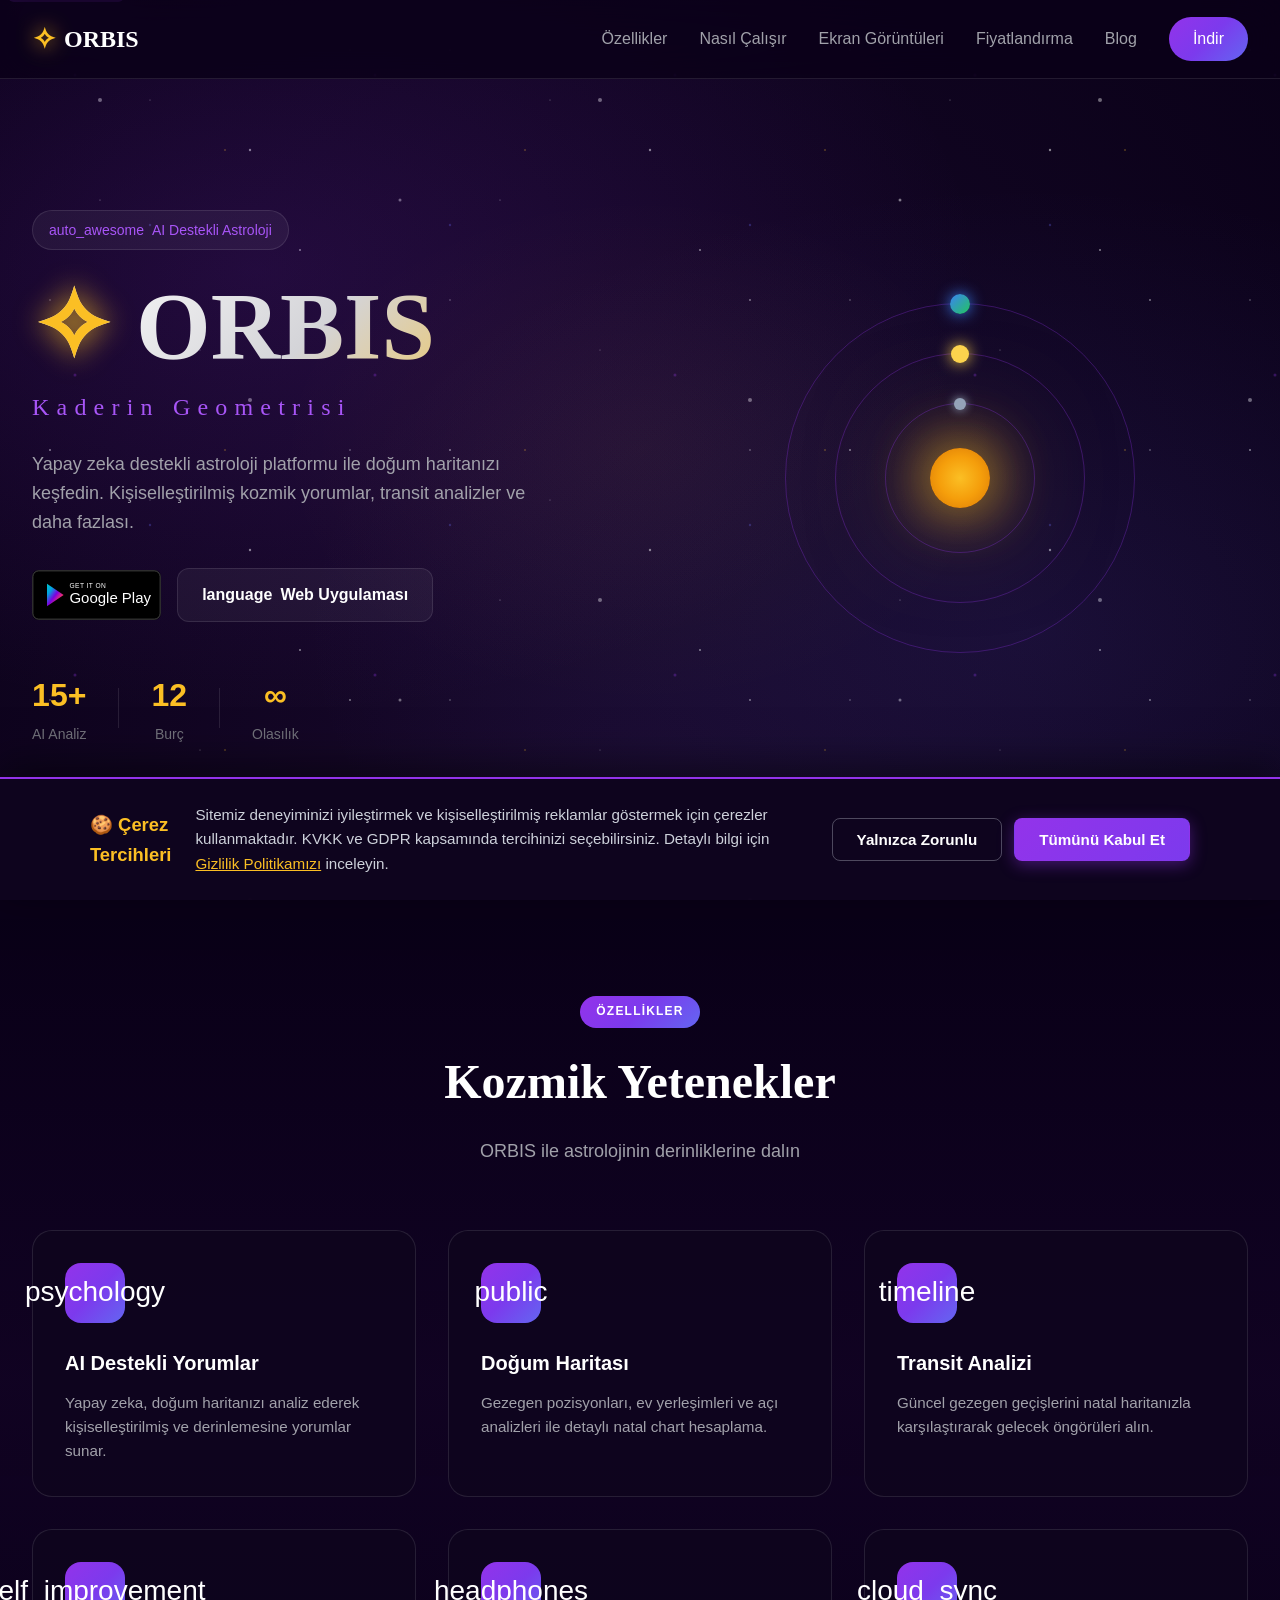
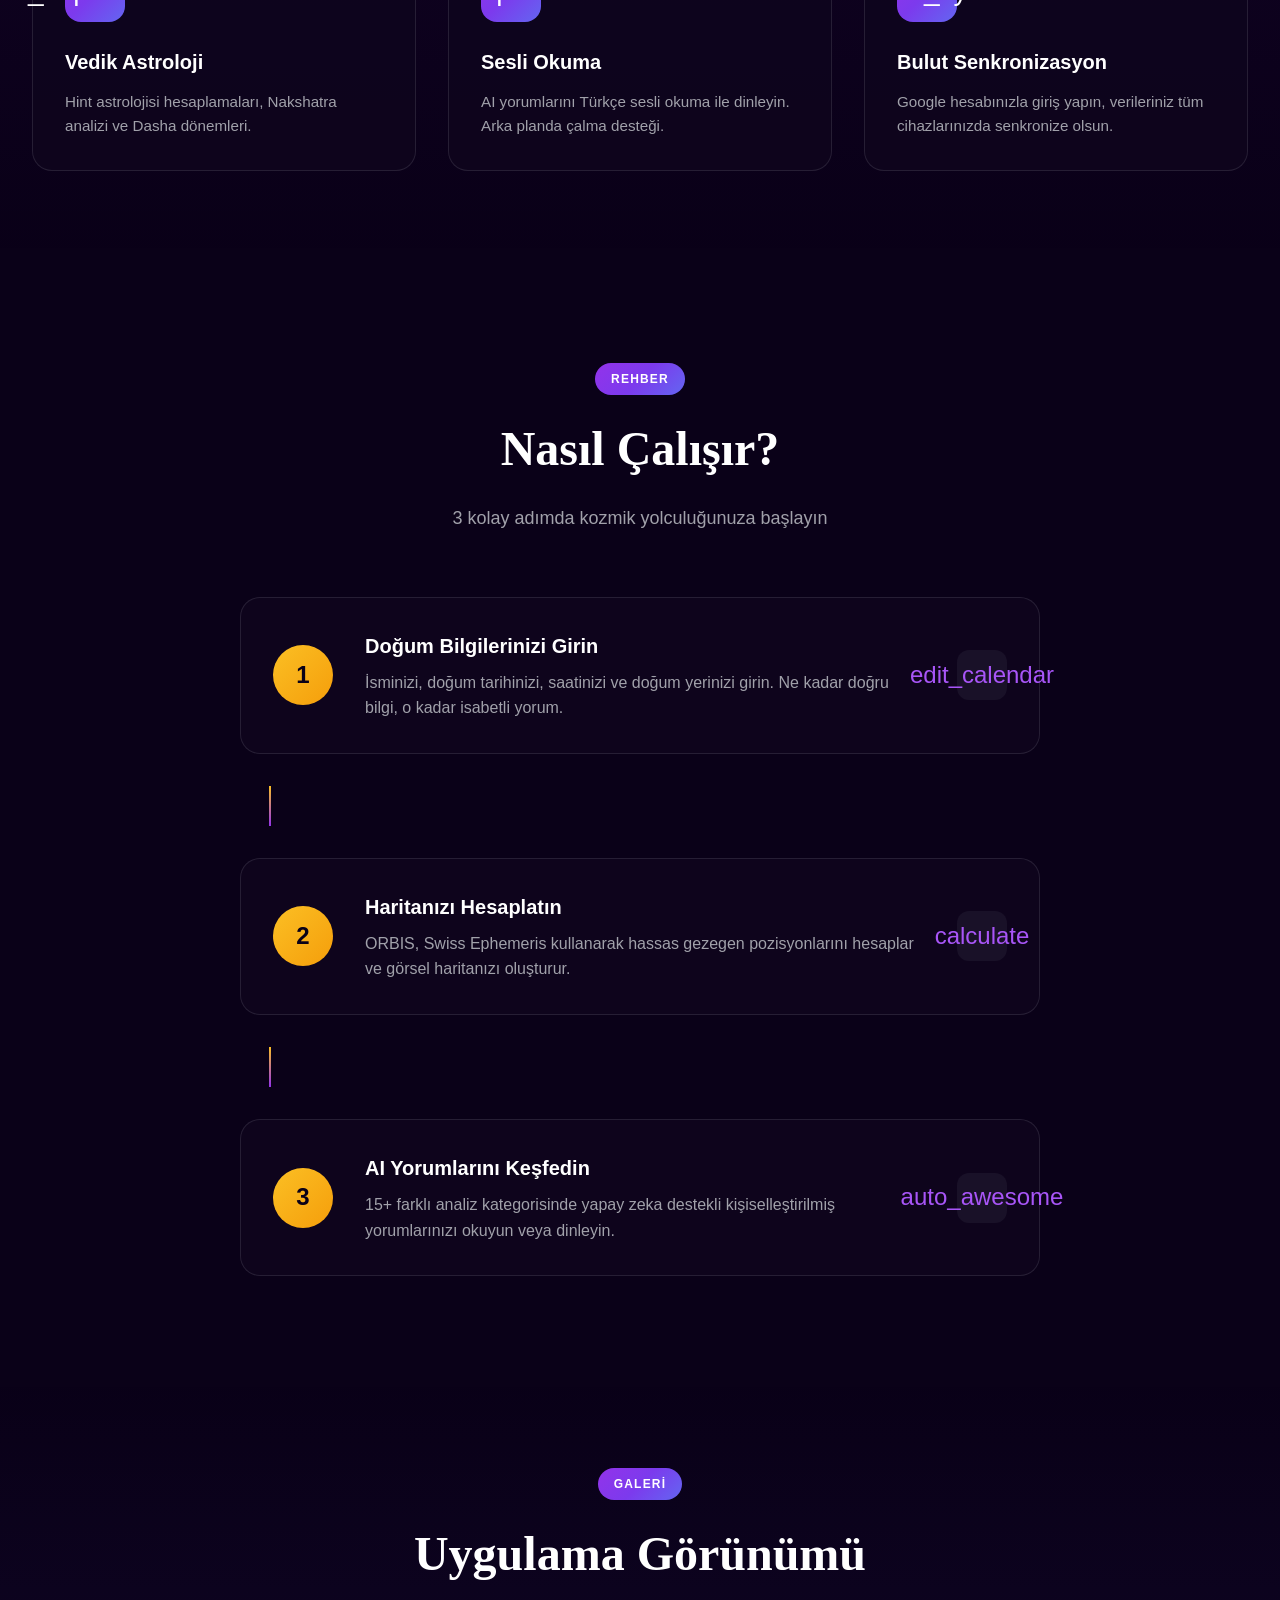
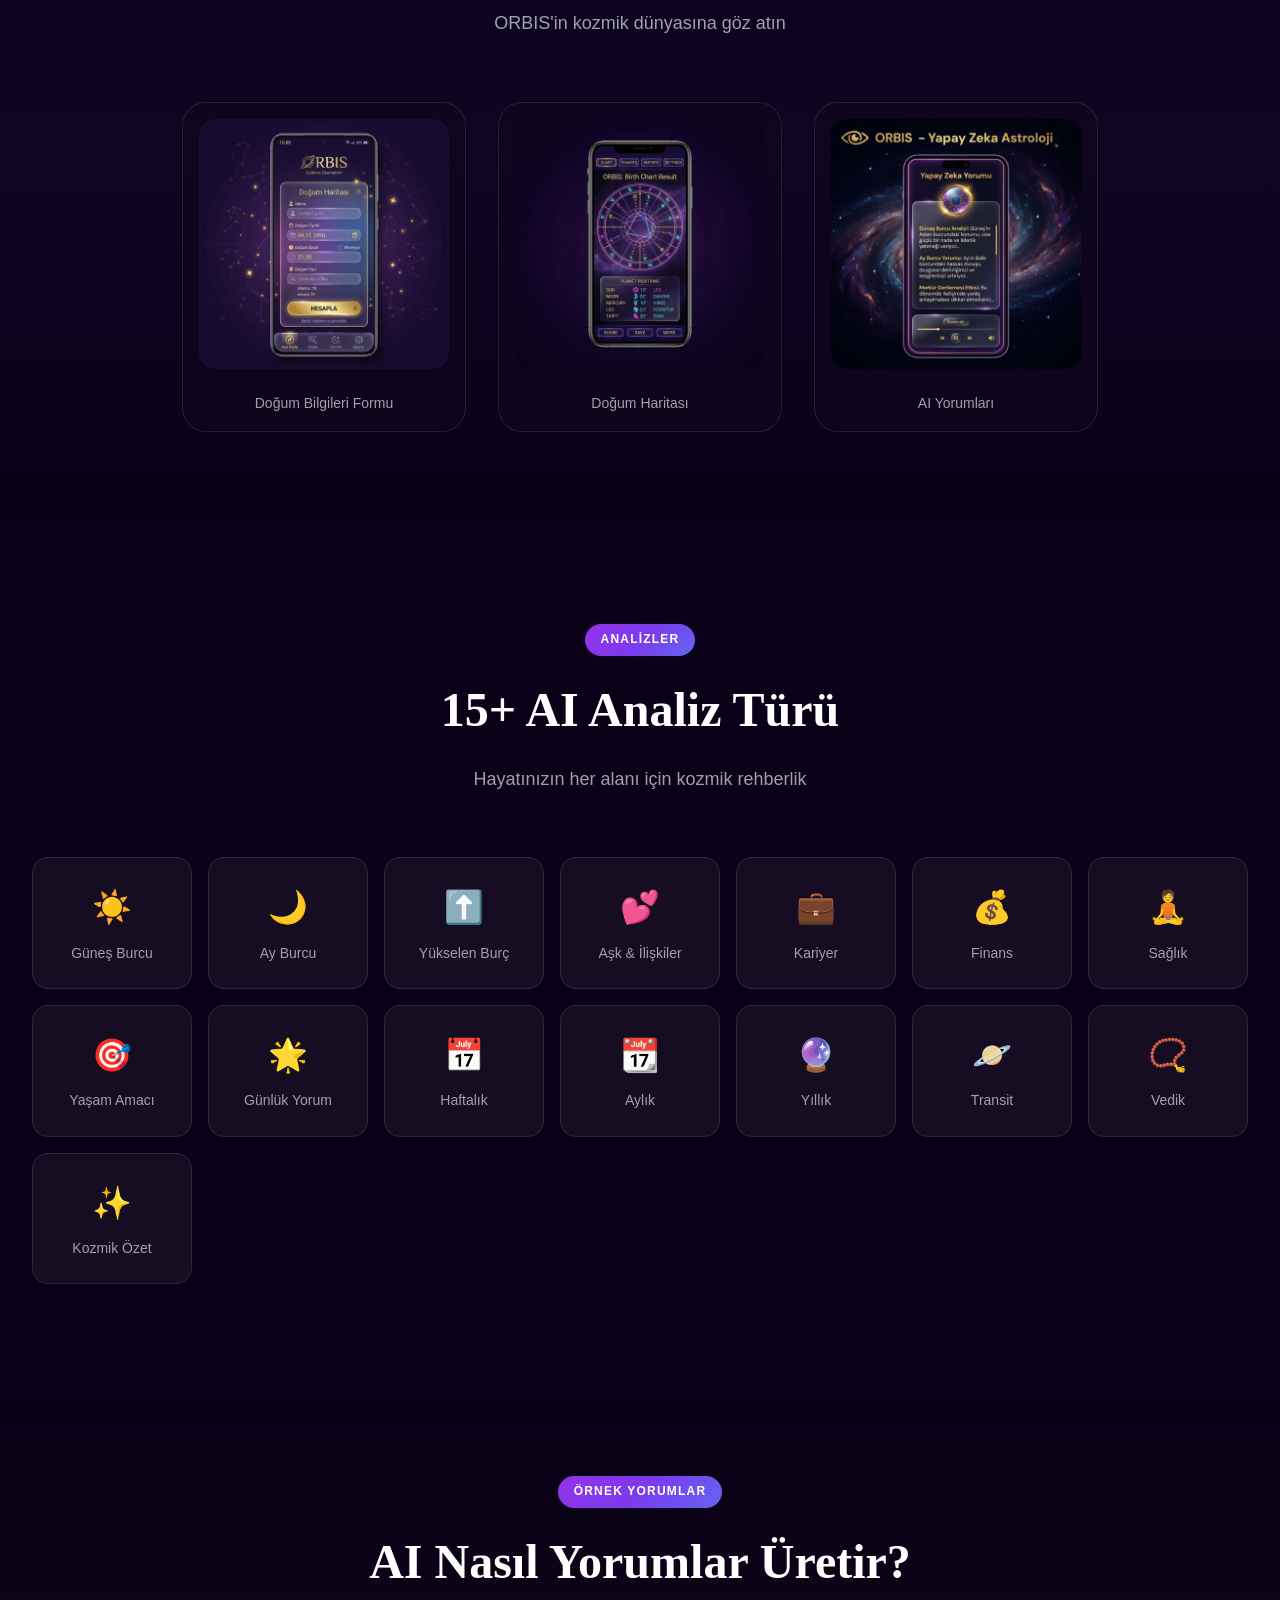
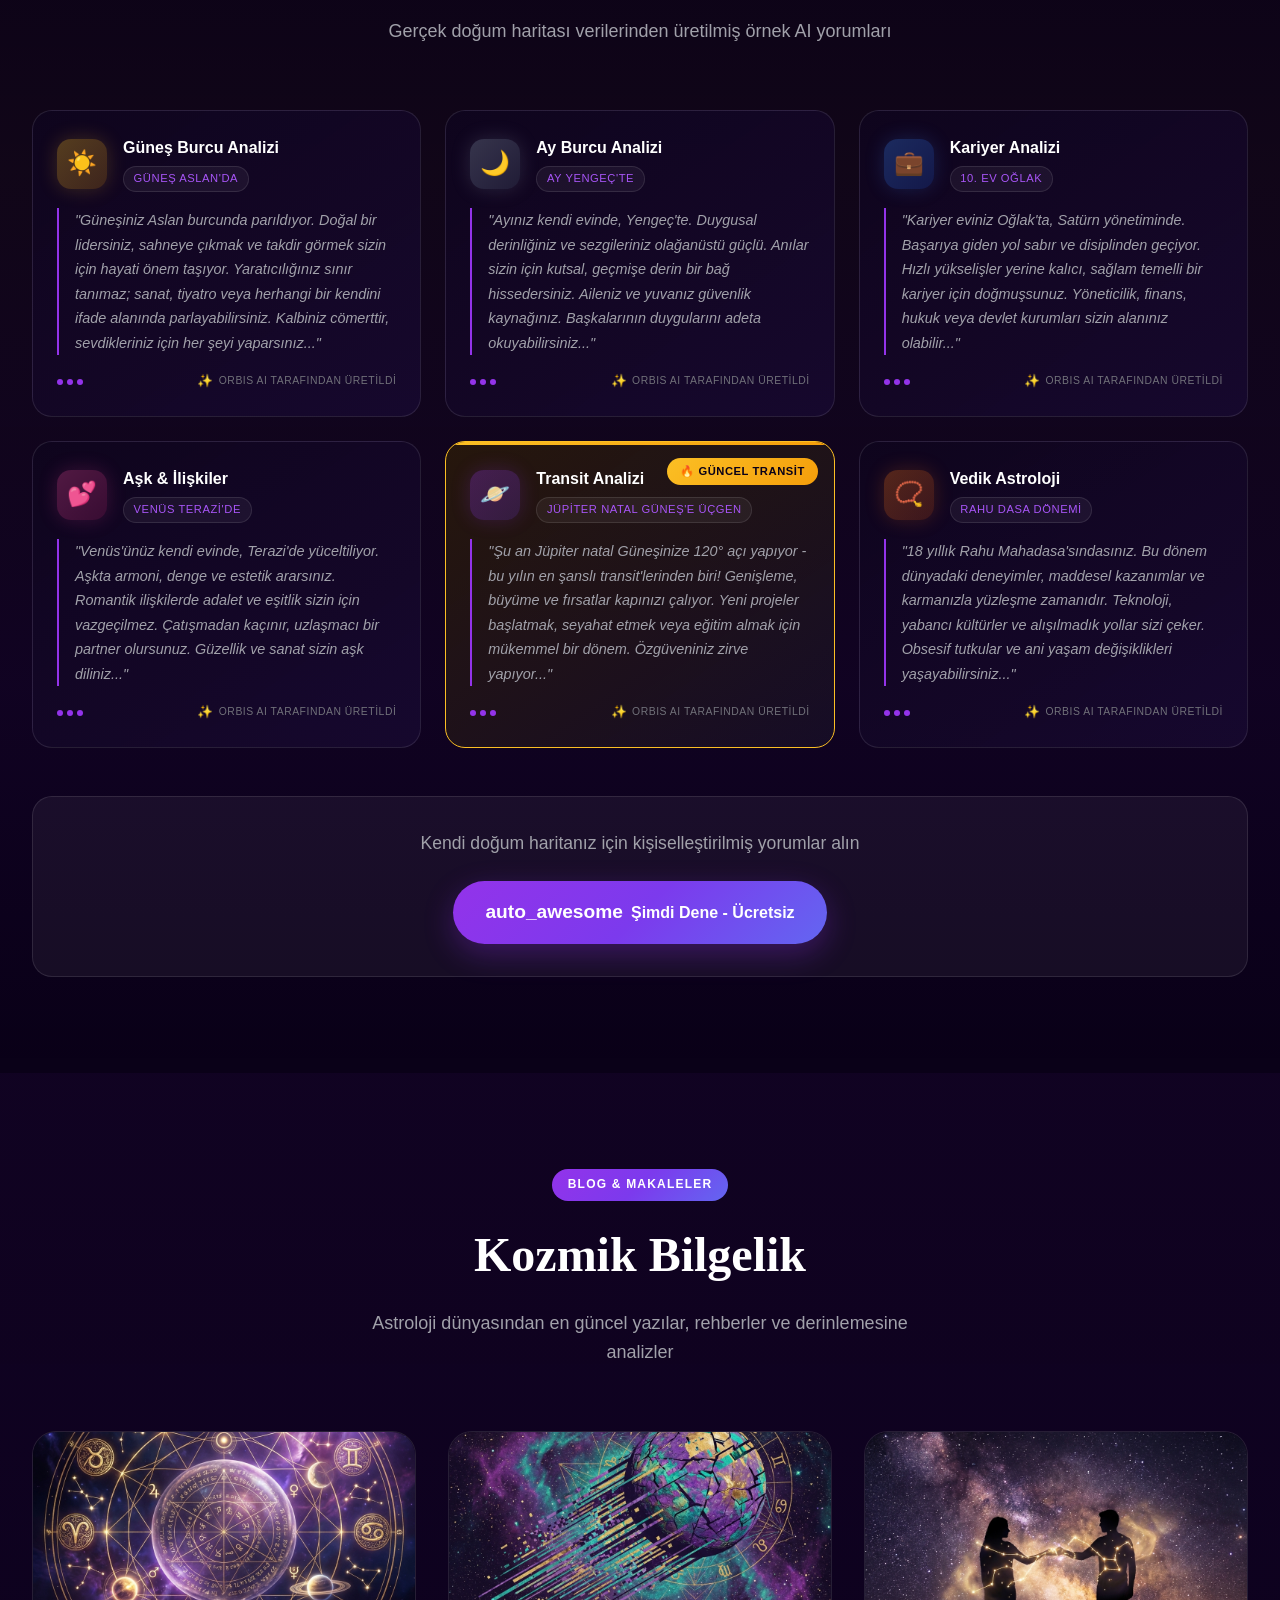
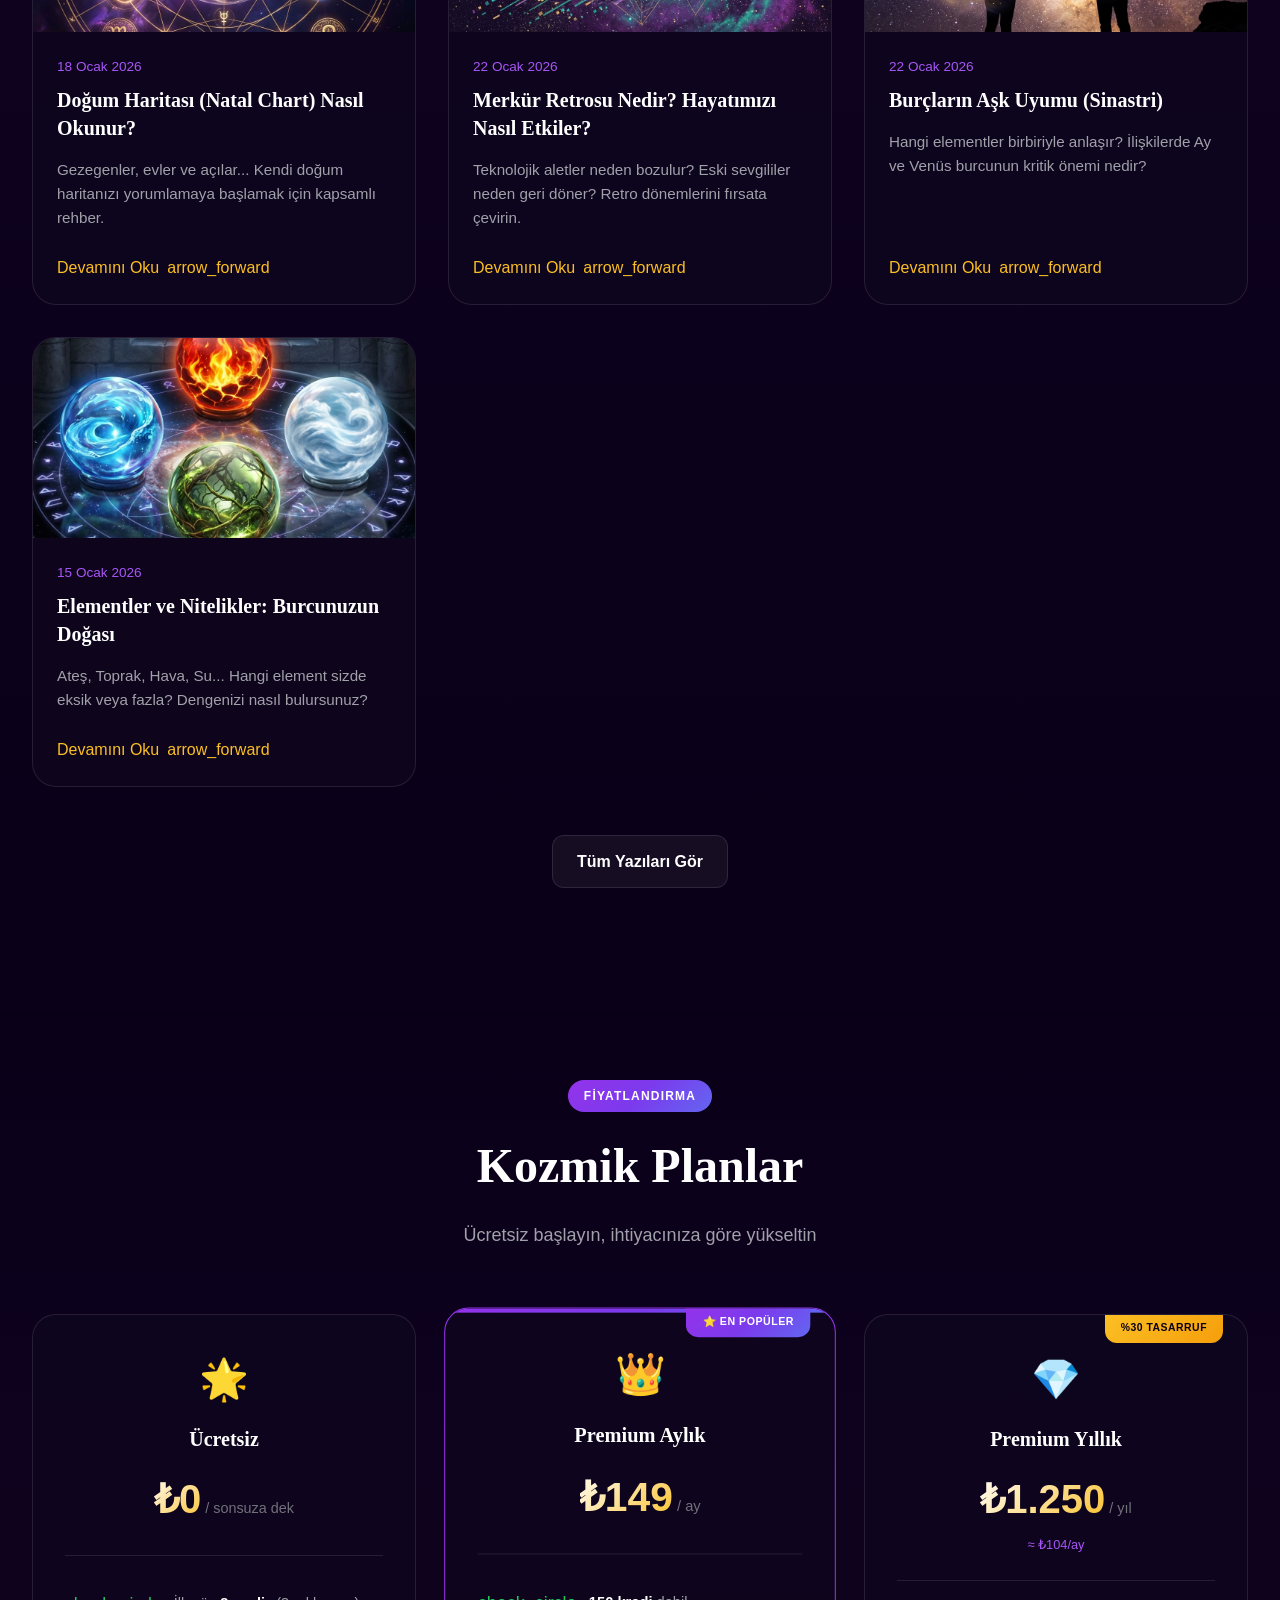
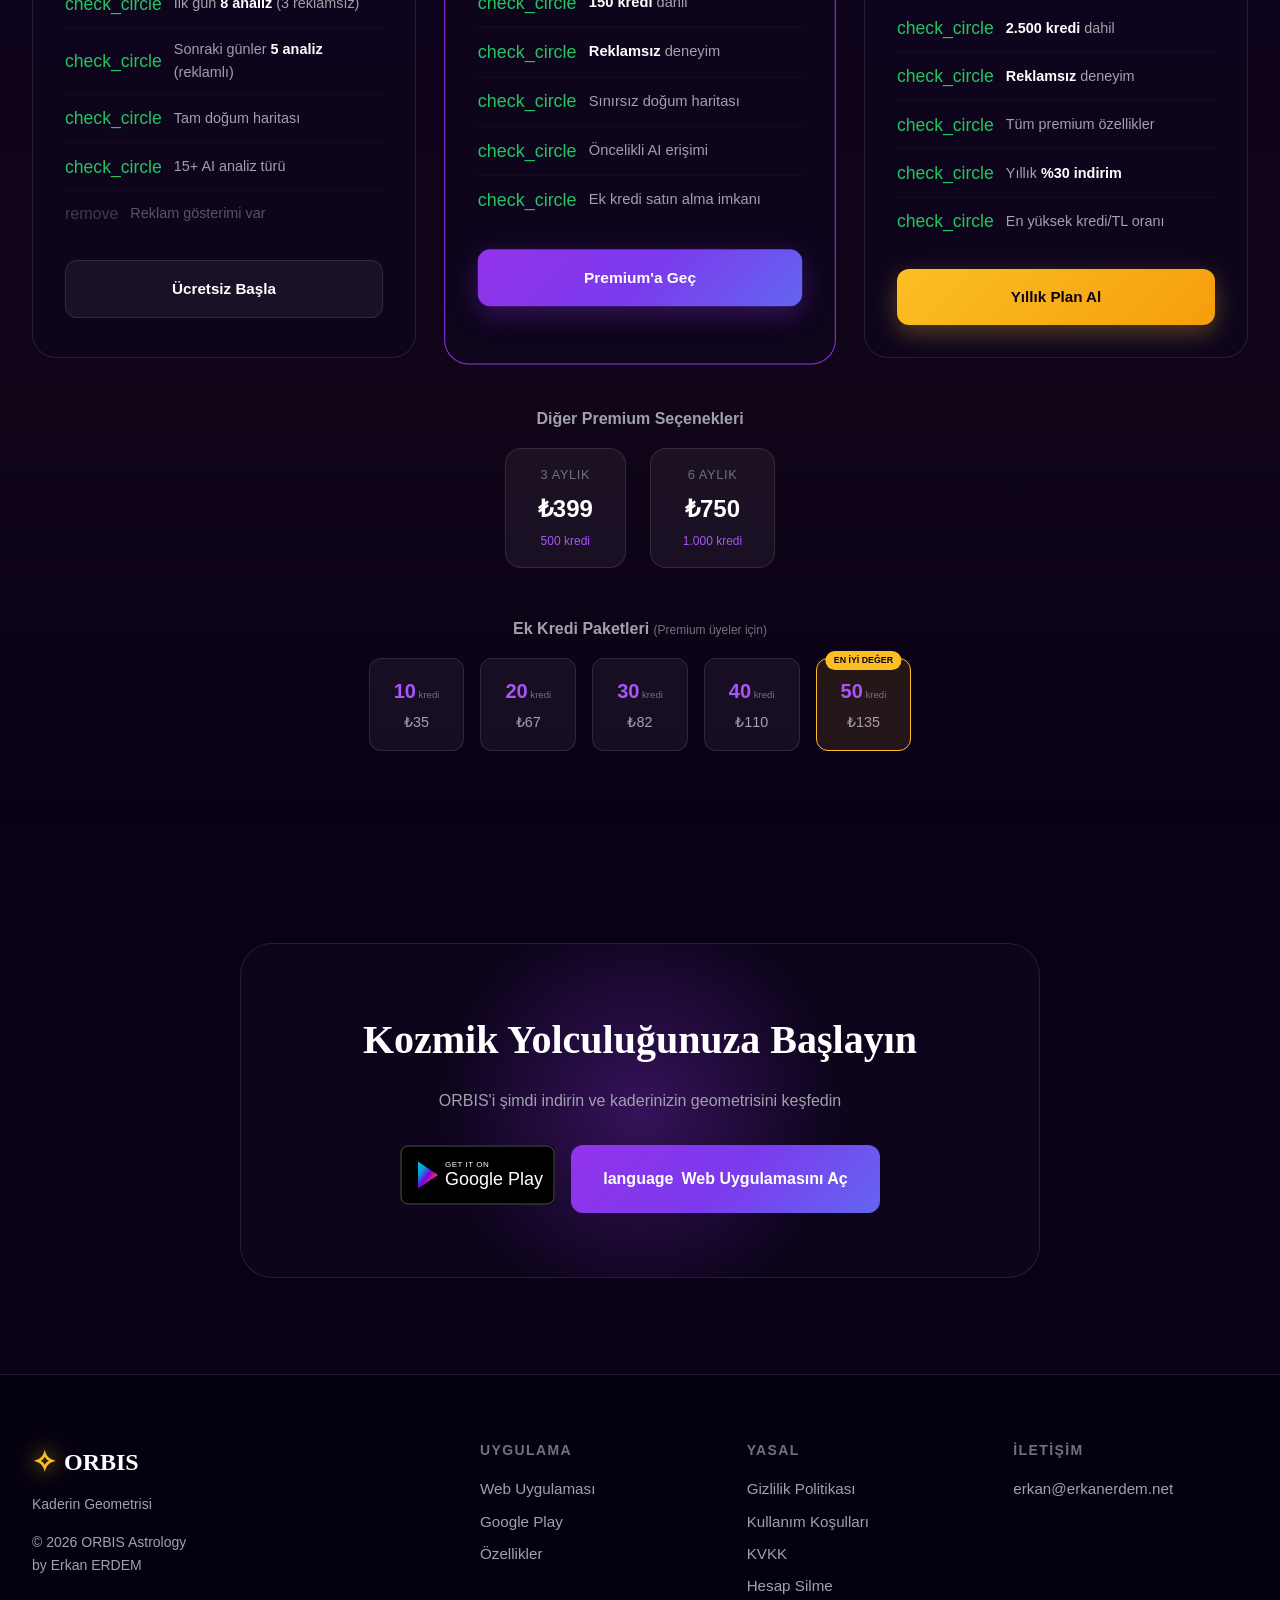
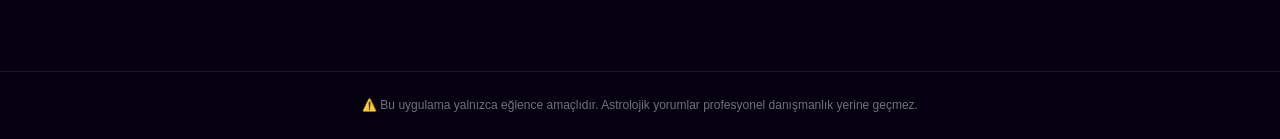
==== commit 32ec31cf: "update: .dockerignore, .gitignore, Dockerfile +13 more" ====
--- a/index.html
+++ b/index.html
@@ -3,7 +3,7 @@
 
 <head>
   <!-- Google tag (gtag.js) -->
-  <script async src="https://www.googletagmanager.com/gtag/js?id=G-W61PWFWFMS"></script>
+  <script src="https://www.googletagmanager.com/gtag/js?id=G-W61PWFWFMS" defer></script>
   <script>
     window.dataLayer = window.dataLayer || [];
     function gtag() {
@@ -20,6 +20,64 @@
   <meta name="keywords" content="astroloji, burç, doğum haritası, natal chart, yapay zeka, AI, horoskop, zodyak" />
   <meta name="author" content="ORBIS" />
   <meta name="theme-color" content="#1a0a2e" />
+  <meta name="robots" content="index,follow,max-image-preview:large" />
+  <link rel="canonical" href="https://orbisastro.online/" />
+  <link rel="alternate" hreflang="tr" href="https://orbisastro.online/" />
+  <link rel="alternate" hreflang="x-default" href="https://orbisastro.online/" />
+
+  <!-- Structured Data -->
+  <script type="application/ld+json">
+  {
+    "@context": "https://schema.org",
+    "@type": "Organization",
+    "name": "ORBIS",
+    "alternateName": "ORBIS Astroloji",
+    "url": "https://orbisastro.online",
+    "logo": "https://orbisastro.online/images/favicon.png",
+    "description": "Yapay zeka destekli astroloji uygulaması. Doğum haritanızı analiz edin, kişiselleştirilmiş kozmik yorumlar alın.",
+    "founder": {
+      "@type": "Person",
+      "name": "Erkan ERDEM"
+    },
+    "sameAs": [
+      "https://play.google.com/store/apps/details?id=com.orbis.astrology"
+    ],
+    "contactPoint": {
+      "@type": "ContactPoint",
+      "email": "privacy@orbisastro.online",
+      "contactType": "customer support",
+      "availableLanguage": ["Turkish"]
+    }
+  }
+  </script>
+  <script type="application/ld+json">
+  {
+    "@context": "https://schema.org",
+    "@type": "WebSite",
+    "name": "ORBIS",
+    "url": "https://orbisastro.online",
+    "inLanguage": "tr-TR"
+  }
+  </script>
+  <script type="application/ld+json">
+  {
+    "@context": "https://schema.org",
+    "@type": "SoftwareApplication",
+    "name": "ORBIS",
+    "operatingSystem": "ANDROID",
+    "applicationCategory": "LifestyleApplication",
+    "offers": {
+      "@type": "Offer",
+      "price": "0",
+      "priceCurrency": "TRY"
+    },
+    "aggregateRating": {
+      "@type": "AggregateRating",
+      "ratingValue": "4.8",
+      "ratingCount": "1250"
+    }
+  }
+  </script>
 
   <!-- Open Graph -->
   <meta property="og:title" content="ORBIS - Kaderin Geometrisi" />
@@ -43,11 +101,15 @@
   <link rel="preconnect" href="https://fonts.gstatic.com" crossorigin />
   <link
     href="https://fonts.googleapis.com/css2?family=Cinzel:wght@400;500;600;700&family=Outfit:wght@300;400;500;600;700&display=swap"
-    rel="stylesheet" />
+    rel="stylesheet"
+    integrity="sha384-gr0JS3HKThsniuUOI+HIkr4WV5BocRl6sKfOHuSkEkO6SFzVTSogIjbfji0jdP+o"
+    crossorigin="anonymous" />
 
   <!-- Material Symbols -->
   <link rel="stylesheet"
-    href="https://fonts.googleapis.com/css2?family=Material+Symbols+Rounded:opsz,wght,FILL,GRAD@24,400,1,0" />
+    href="https://fonts.googleapis.com/css2?family=Material+Symbols+Rounded:opsz,wght,FILL,GRAD@24,400,1,0"
+    integrity="sha384-yY7w7NvWAFm8YdI8YO3Y79IrsfxfFhxL51iUf6wL1v129IeZhZqu0x8DzvmMYG9f"
+    crossorigin="anonymous" />
 
   <!-- Google AdSense -->
   <script async src="https://pagead2.googlesyndication.com/pagead/js/adsbygoogle.js?client=ca-pub-2444093901783574"
@@ -57,8 +119,10 @@
 </head>
 
 <body>
+  <a href="#main" class="skip-link">İçeriğe atla</a>
+
   <!-- Animated Background -->
-  <div class="cosmic-bg">
+  <div class="cosmic-bg" aria-hidden="true">
     <div class="stars"></div>
     <div class="stars2"></div>
     <div class="stars3"></div>
@@ -66,9 +130,9 @@
   </div>
 
   <!-- Navigation -->
-  <nav class="navbar">
+  <nav class="navbar" role="navigation" aria-label="Ana navigasyon">
     <div class="nav-container">
-      <a href="#" class="nav-logo">
+      <a href="/" class="nav-logo">
         <span class="logo-icon">✧</span>
         <span class="logo-text">ORBIS</span>
       </a>
@@ -80,14 +144,14 @@
         <a href="blog/index.html">Blog</a>
         <a href="#download" class="nav-cta">İndir</a>
       </div>
-      <button class="mobile-menu-btn" onclick="toggleMobileMenu()">
-        <span class="material-symbols-rounded">menu</span>
+      <button class="mobile-menu-btn" type="button" onclick="toggleMobileMenu()" aria-label="Menüyü aç/kapat" aria-expanded="false" aria-controls="mobileMenu">
+        <span class="material-symbols-rounded" aria-hidden="true">menu</span>
       </button>
     </div>
   </nav>
 
   <!-- Mobile Menu -->
-  <div class="mobile-menu" id="mobileMenu">
+  <div class="mobile-menu" id="mobileMenu" role="navigation" aria-label="Mobil navigasyon">
     <a href="#features" onclick="closeMobileMenu()">Özellikler</a>
     <a href="#how-it-works" onclick="closeMobileMenu()">Nasıl Çalışır</a>
     <a href="#screenshots" onclick="closeMobileMenu()">Ekran Görüntüleri</a>
@@ -95,6 +159,8 @@
     <a href="blog/index.html" onclick="closeMobileMenu()">Blog</a>
     <a href="#download" onclick="closeMobileMenu()">İndir</a>
   </div>
+
+  <main id="main">
 
   <!-- Hero Section -->
   <section class="hero">
@@ -665,7 +731,7 @@
         </article>
       </div>
 
-      <div style="text-align: center; margin-top: 3rem">
+      <div class="blog-cta">
         <a href="blog/index.html" class="btn-secondary">Tüm Yazıları Gör</a>
       </div>
     </div>
@@ -912,6 +978,24 @@
     </div>
   </footer>
 
+  </main>
+
+  <!-- KVKK / GDPR Cookie Consent Banner -->
+  <div id="cookie-banner" class="cookie-banner" role="dialog" aria-labelledby="cookie-title" aria-describedby="cookie-desc" hidden>
+    <div class="cookie-content">
+      <h2 id="cookie-title" class="cookie-title">🍪 Çerez Tercihleri</h2>
+      <p id="cookie-desc" class="cookie-desc">
+        Sitemiz deneyiminizi iyileştirmek ve kişiselleştirilmiş reklamlar göstermek için çerezler kullanmaktadır.
+        KVKK ve GDPR kapsamında tercihinizi seçebilirsiniz. Detaylı bilgi için
+        <a href="legal/privacy.html" target="_blank" rel="noopener">Gizlilik Politikamızı</a> inceleyin.
+      </p>
+      <div class="cookie-buttons">
+        <button type="button" class="cookie-btn cookie-btn-reject" data-cookie-action="reject">Yalnızca Zorunlu</button>
+        <button type="button" class="cookie-btn cookie-btn-accept" data-cookie-action="accept">Tümünü Kabul Et</button>
+      </div>
+    </div>
+  </div>
+
   <script src="script.js"></script>
 </body>
 
--- a/styles.css
+++ b/styles.css
@@ -1735,3 +1735,165 @@
 .read-more-home:hover {
   gap: 0.8rem;
 }
+
+/* ═══════════════════════════════════════════════════════════════
+   ACCESSIBILITY — Reduced Motion + Focus Indicators
+   ═══════════════════════════════════════════════════════════════ */
+
+@media (prefers-reduced-motion: reduce) {
+  *,
+  *::before,
+  *::after {
+    animation-duration: 0.001ms !important;
+    animation-iteration-count: 1 !important;
+    transition-duration: 0.001ms !important;
+    scroll-behavior: auto !important;
+  }
+  .stars,
+  .stars2,
+  .stars3,
+  .nebula,
+  .twinkle,
+  .orbit,
+  .pulse,
+  .sparkle {
+    animation: none !important;
+    transform: none !important;
+  }
+}
+
+.skip-link {
+  position: absolute;
+  top: -40px;
+  left: 8px;
+  background: var(--primary);
+  color: #fff;
+  padding: 8px 16px;
+  border-radius: 6px;
+  z-index: 1000;
+  text-decoration: none;
+  font-weight: 600;
+  transition: top 0.2s ease;
+}
+.skip-link:focus {
+  top: 8px;
+}
+
+:focus-visible {
+  outline: 3px solid var(--gold);
+  outline-offset: 2px;
+  border-radius: 4px;
+}
+button:focus-visible,
+.mobile-menu-btn:focus-visible {
+  outline-offset: 4px;
+}
+
+.blog-cta {
+  text-align: center;
+  margin-top: 3rem;
+}
+
+/* ═══════════════════════════════════════════════════════════════
+   KVKK / GDPR COOKIE CONSENT BANNER
+   ═══════════════════════════════════════════════════════════════ */
+
+.cookie-banner {
+  position: fixed;
+  bottom: 0;
+  left: 0;
+  right: 0;
+  z-index: 9999;
+  background: rgba(15, 5, 30, 0.97);
+  backdrop-filter: blur(16px);
+  -webkit-backdrop-filter: blur(16px);
+  border-top: 2px solid var(--primary);
+  box-shadow: 0 -10px 40px rgba(0, 0, 0, 0.5);
+  padding: 1.5rem;
+  color: var(--text-primary, #e2e8f0);
+  font-size: 0.95rem;
+  animation: slideUp 0.4s ease-out;
+}
+.cookie-banner[hidden] {
+  display: none;
+}
+@keyframes slideUp {
+  from { transform: translateY(100%); opacity: 0; }
+  to   { transform: translateY(0);    opacity: 1; }
+}
+@media (prefers-reduced-motion: reduce) {
+  .cookie-banner { animation: none; }
+}
+.cookie-content {
+  max-width: 1100px;
+  margin: 0 auto;
+  display: flex;
+  flex-direction: column;
+  gap: 1rem;
+}
+.cookie-title {
+  margin: 0;
+  font-size: 1.15rem;
+  font-weight: 600;
+  color: var(--gold);
+}
+.cookie-desc {
+  margin: 0;
+  line-height: 1.6;
+  color: rgba(226, 232, 240, 0.9);
+}
+.cookie-desc a {
+  color: var(--gold);
+  text-decoration: underline;
+}
+.cookie-desc a:hover {
+  color: #fde68a;
+}
+.cookie-buttons {
+  display: flex;
+  gap: 0.75rem;
+  flex-wrap: wrap;
+}
+.cookie-btn {
+  padding: 0.75rem 1.5rem;
+  border-radius: 8px;
+  border: 1px solid transparent;
+  font-size: 0.95rem;
+  font-weight: 600;
+  cursor: pointer;
+  transition: transform 0.15s ease, background 0.2s ease, box-shadow 0.2s ease;
+  font-family: inherit;
+}
+.cookie-btn:hover {
+  transform: translateY(-2px);
+}
+.cookie-btn-reject {
+  background: transparent;
+  color: var(--text-primary, #e2e8f0);
+  border-color: rgba(226, 232, 240, 0.3);
+}
+.cookie-btn-reject:hover {
+  background: rgba(226, 232, 240, 0.1);
+  border-color: rgba(226, 232, 240, 0.5);
+}
+.cookie-btn-accept {
+  background: linear-gradient(135deg, var(--primary), var(--primary-dark));
+  color: #fff;
+  box-shadow: 0 4px 16px rgba(147, 51, 234, 0.4);
+}
+.cookie-btn-accept:hover {
+  box-shadow: 0 6px 20px rgba(147, 51, 234, 0.6);
+}
+@media (min-width: 768px) {
+  .cookie-content {
+    flex-direction: row;
+    align-items: center;
+    gap: 1.5rem;
+  }
+  .cookie-text {
+    flex: 1;
+  }
+  .cookie-buttons {
+    flex-shrink: 0;
+  }
+}
